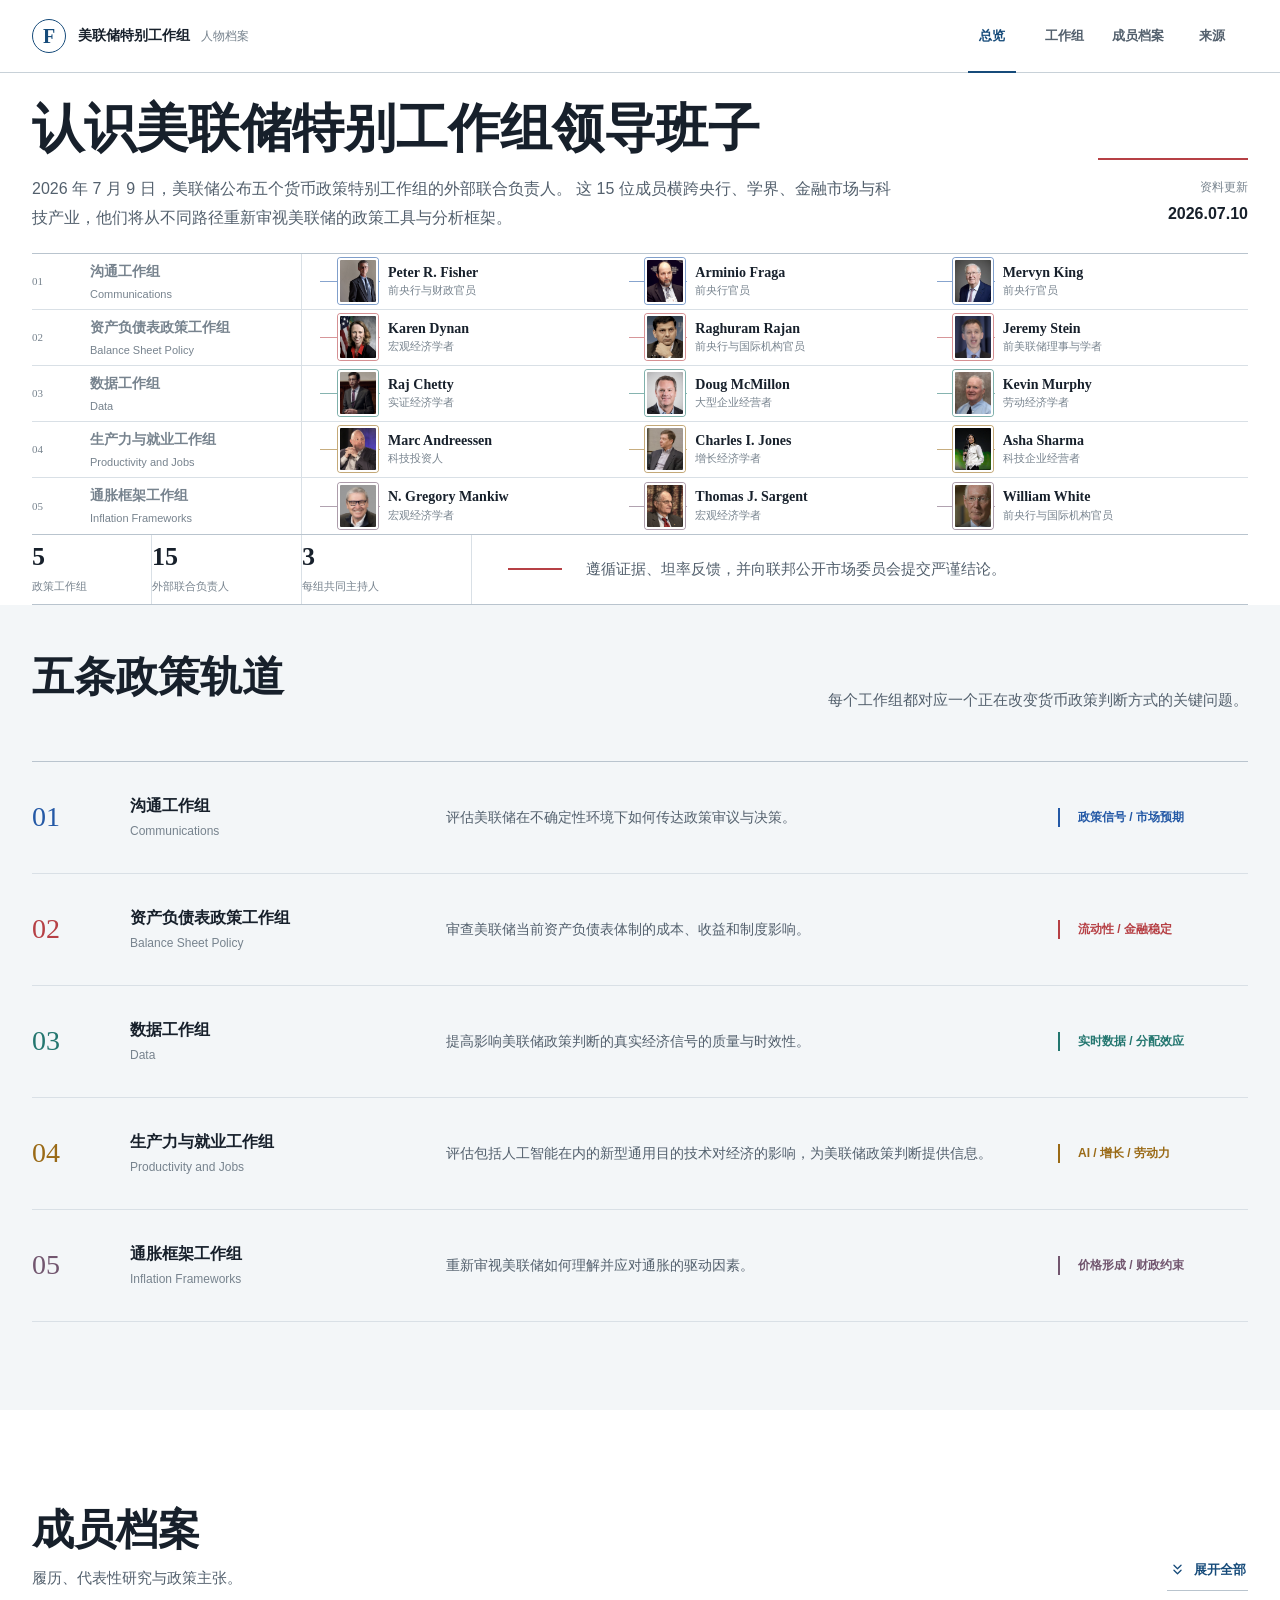
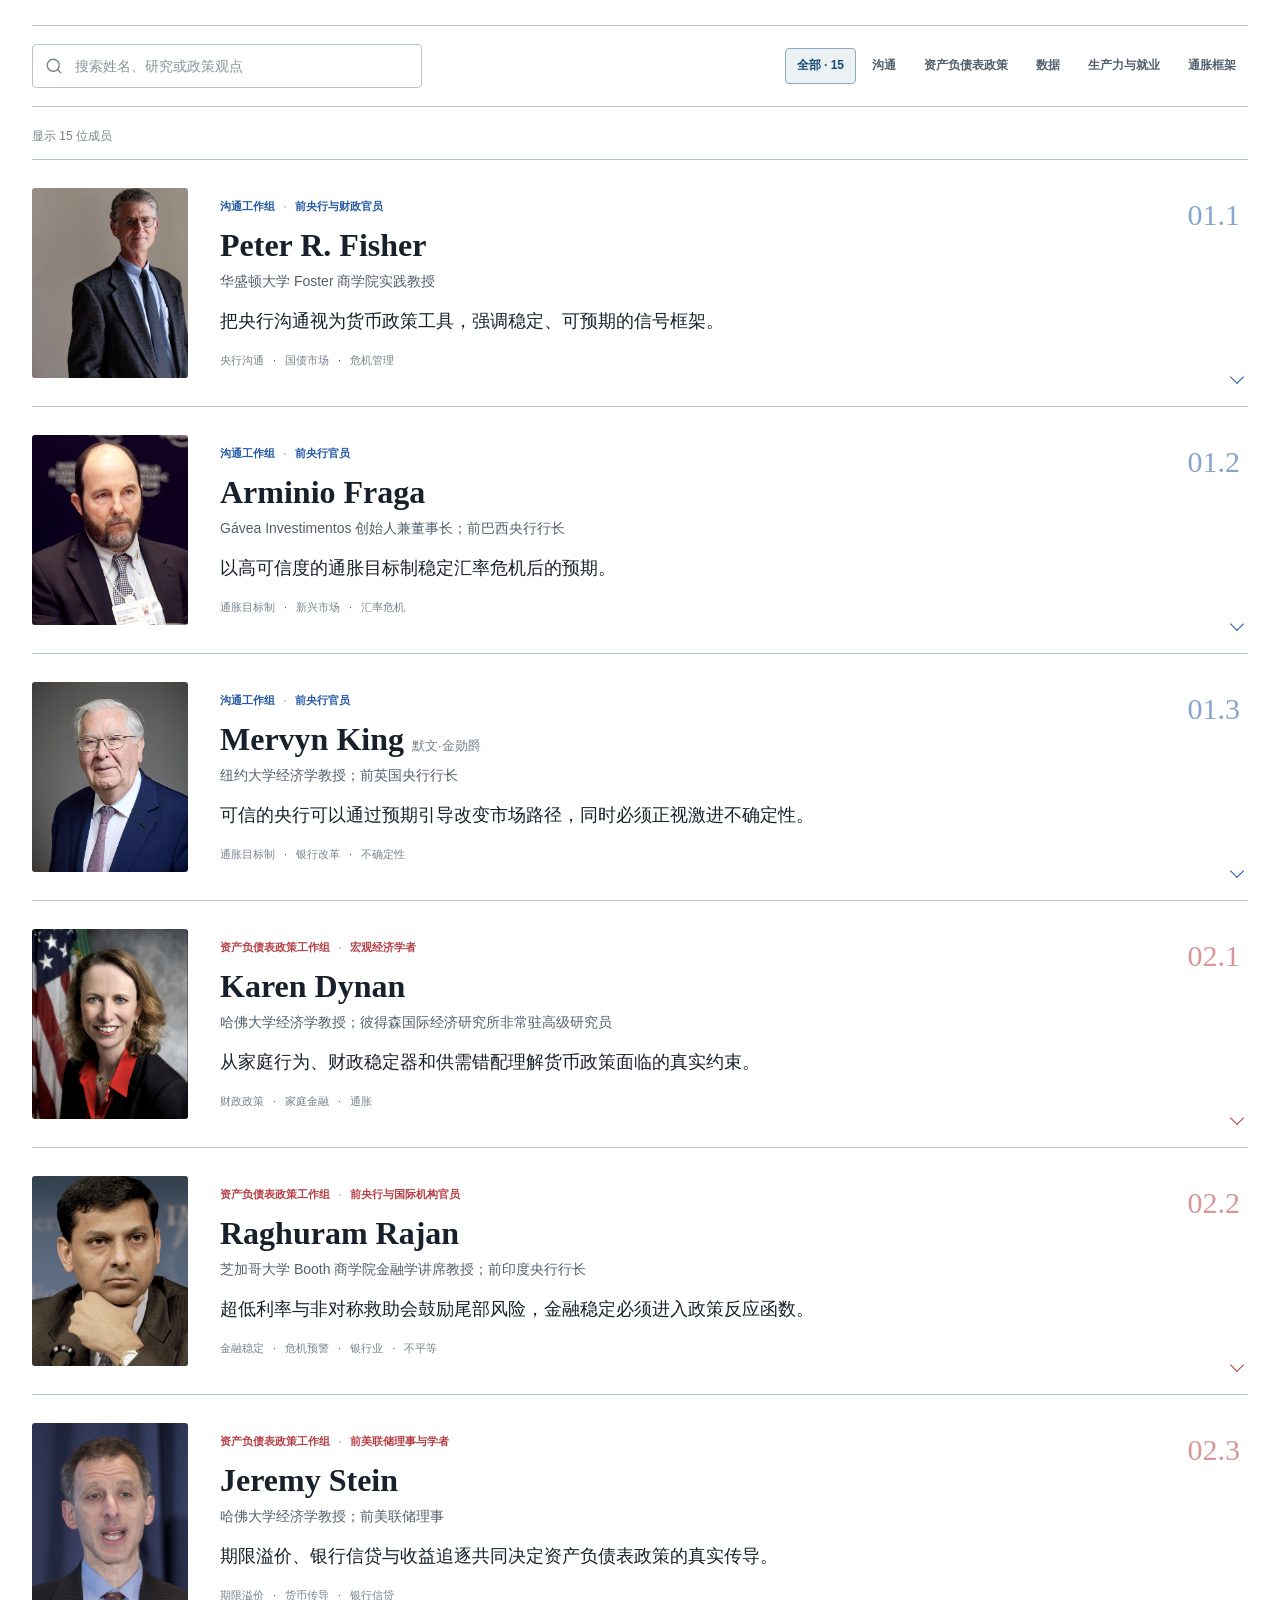
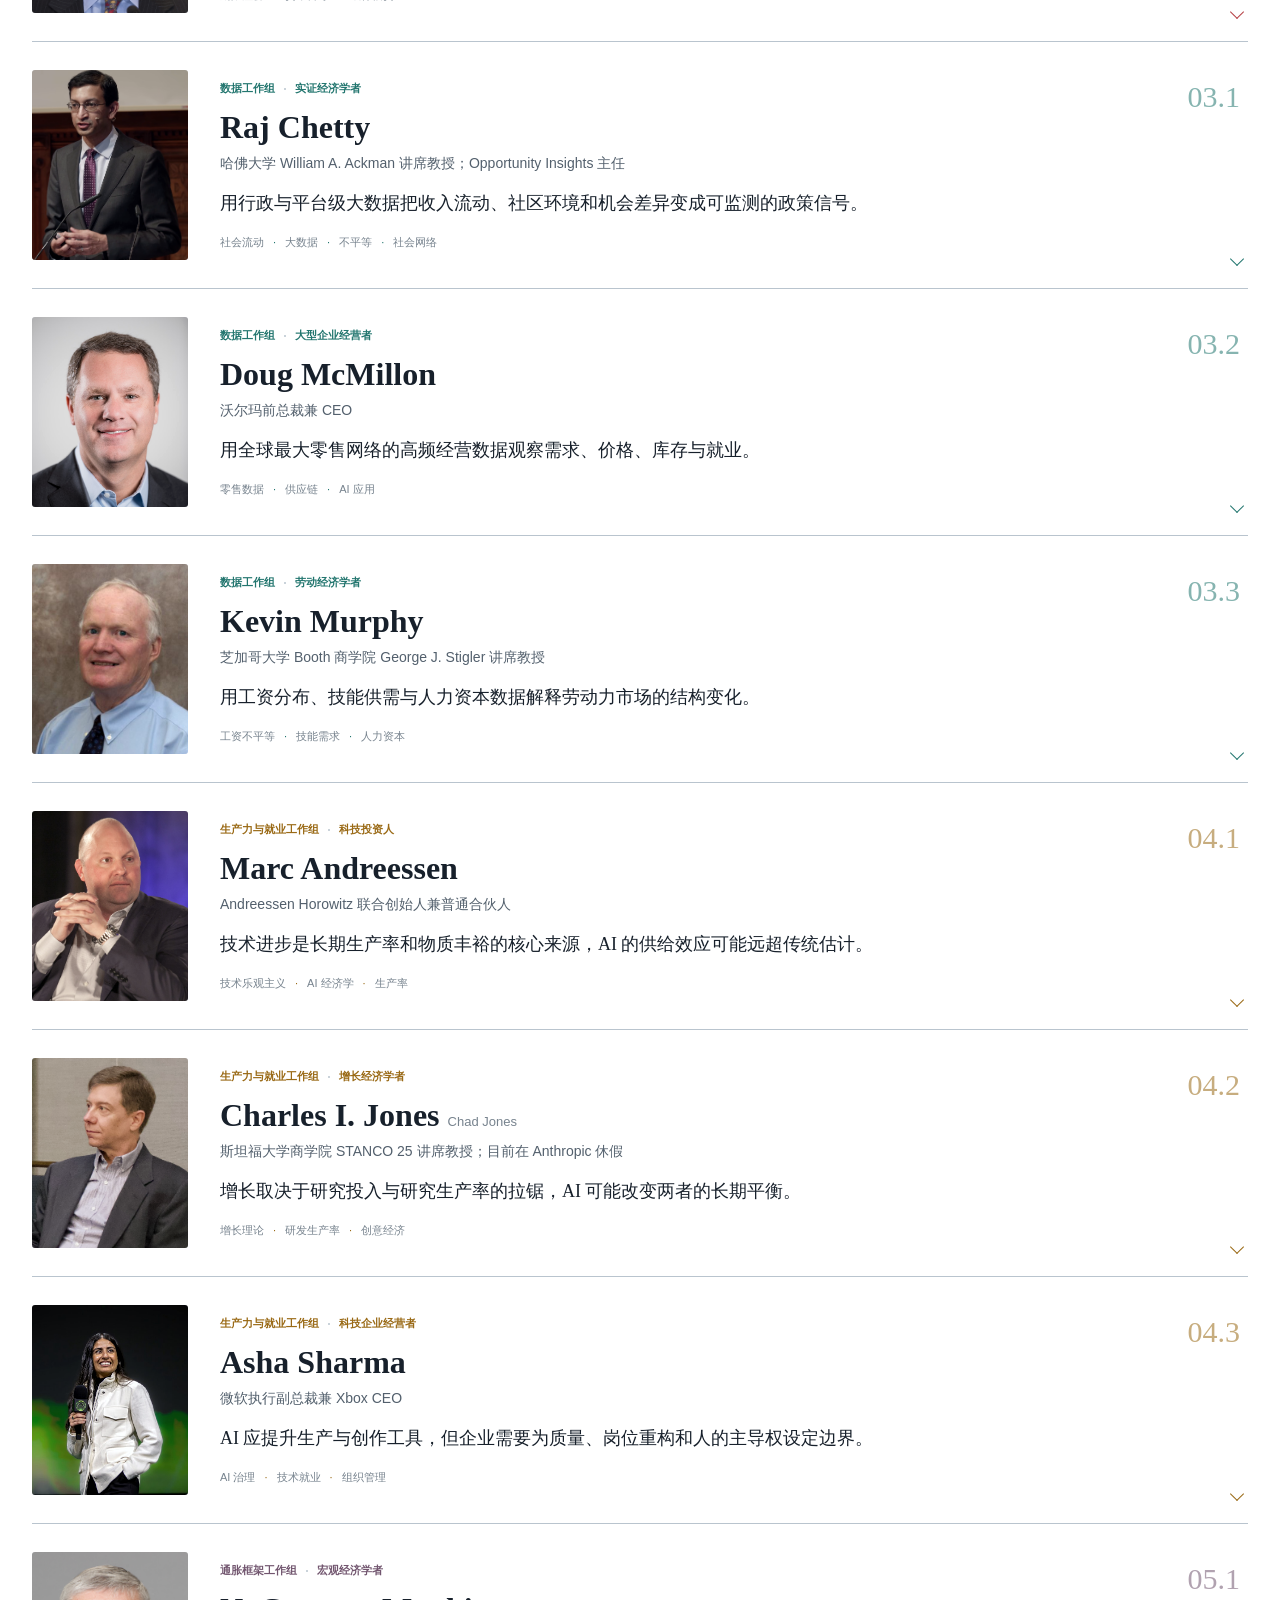
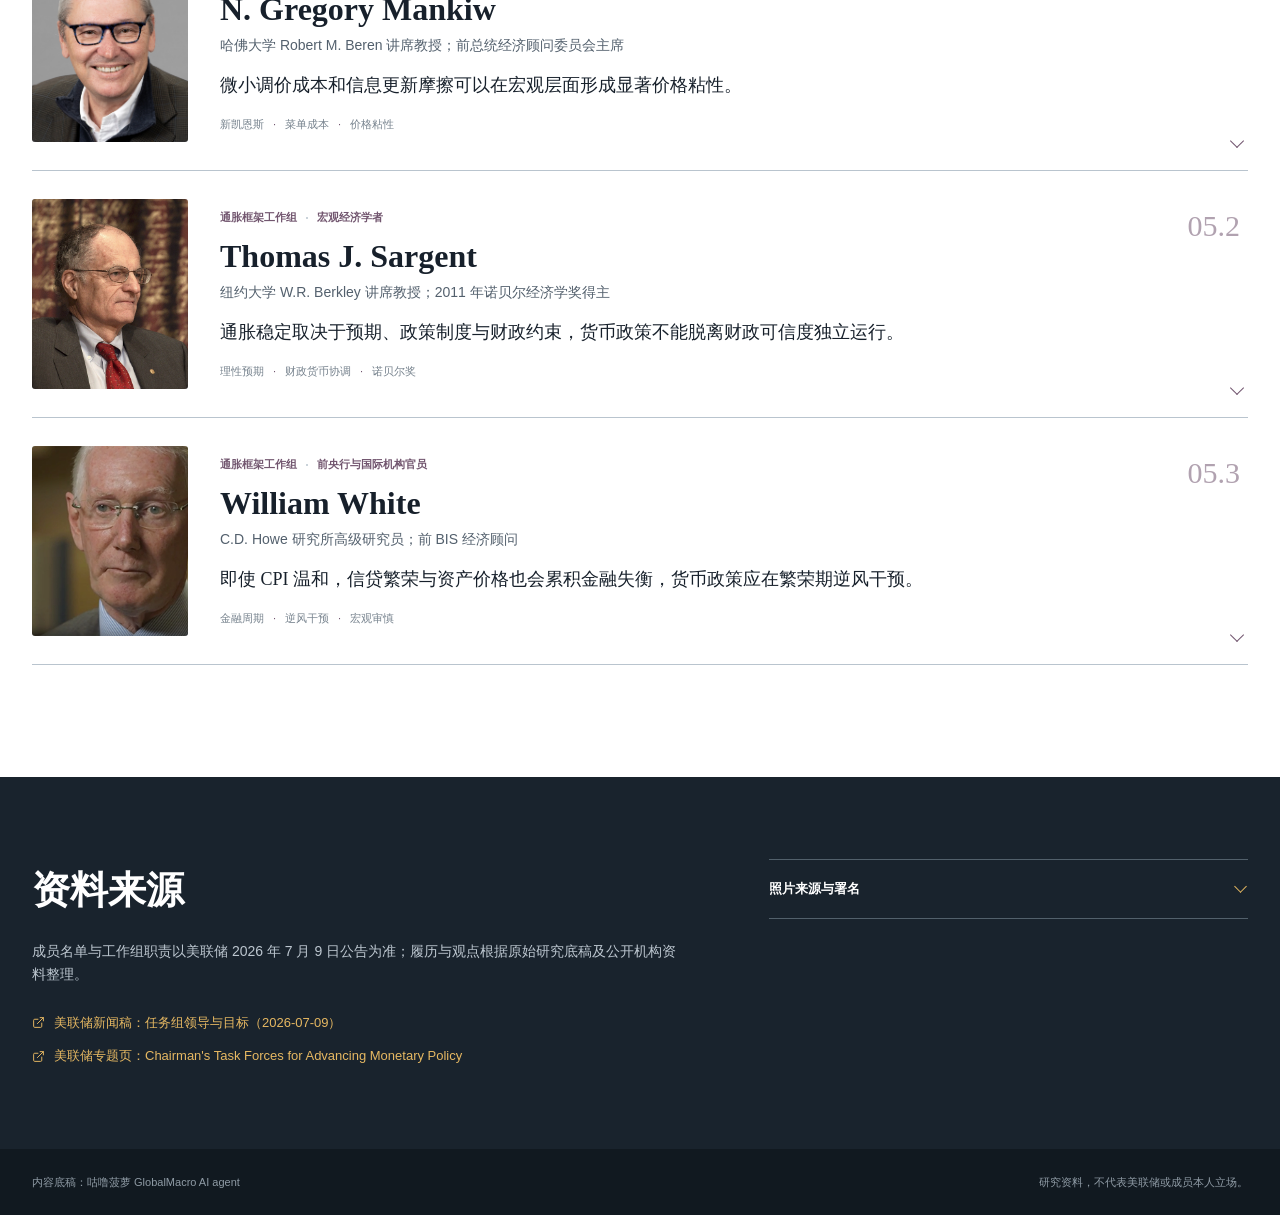
==== index.html @ ceacf461 "Publish Fed task force profiles" ====
<!doctype html>
<html lang="zh-CN">
<head>
  <meta charset="utf-8">
  <meta name="viewport" content="width=device-width, initial-scale=1">
  <meta name="description" content="美联储五个货币政策特别工作组的 15 位外部联合负责人：履历、研究贡献与政策观点。">
  <title>认识美联储特别工作组领导班子</title>
  <link rel="stylesheet" href="styles.css">
</head>
<body>
  <a class="skip-link" href="#main">跳至正文</a>

  <header class="site-header">
    <a class="site-mark" href="#overview" aria-label="返回页面顶部">
      <span class="site-mark__seal" aria-hidden="true">F</span>
      <span class="site-mark__text">美联储特别工作组 <span>人物档案</span></span>
    </a>
    <nav class="site-nav" aria-label="页面导航">
      <a href="#overview">总览</a>
      <a href="#mandates">工作组</a>
      <a href="#directory">成员档案</a>
      <a href="#sources">来源</a>
    </nav>
  </header>

  <main id="main">
    <section class="overview" id="overview" aria-labelledby="page-title">
      <div class="overview__heading shell">
        <div class="overview__copy">
          <h1 id="page-title">认识美联储特别工作组领导班子</h1>
          <p>
            2026 年 7 月 9 日，美联储公布五个货币政策特别工作组的外部联合负责人。
            这 15 位成员横跨央行、学界、金融市场与科技产业，他们将从不同路径重新审视美联储的政策工具与分析框架。
          </p>
        </div>
        <div class="overview__date" aria-label="资料日期">
          <span>资料更新</span>
          <strong>2026.07.10</strong>
        </div>
      </div>

      <div class="leadership-map shell" id="leadershipMap" aria-label="五个工作组及成员总览"></div>

      <div class="summary-rail shell" aria-label="工作组概览数据">
        <div class="summary-rail__item">
          <strong>5</strong>
          <span>政策工作组</span>
        </div>
        <div class="summary-rail__item">
          <strong>15</strong>
          <span>外部联合负责人</span>
        </div>
        <div class="summary-rail__item">
          <strong>3</strong>
          <span>每组共同主持人</span>
        </div>
        <div class="summary-rail__statement">
          <span class="summary-rail__rule" aria-hidden="true"></span>
          <p>遵循证据、坦率反馈，并向联邦公开市场委员会提交严谨结论。</p>
        </div>
      </div>
    </section>

    <section class="mandates" id="mandates" aria-labelledby="mandates-title">
      <div class="shell">
        <div class="section-heading">
          <h2 id="mandates-title">五条政策轨道</h2>
          <p>每个工作组都对应一个正在改变货币政策判断方式的关键问题。</p>
        </div>
        <div class="mandate-list" id="mandateList"></div>
      </div>
    </section>

    <section class="directory" id="directory" aria-labelledby="directory-title">
      <div class="shell">
        <div class="directory__heading section-heading">
          <div>
            <h2 id="directory-title">成员档案</h2>
            <p>履历、代表性研究与政策主张。</p>
          </div>
          <button class="text-command" id="toggleAll" type="button" aria-expanded="false">
            <svg aria-hidden="true" viewBox="0 0 24 24">
              <path d="m7 6 5 5 5-5"></path>
              <path d="m7 13 5 5 5-5"></path>
            </svg>
            <span>展开全部</span>
          </button>
        </div>

        <div class="directory-tools" aria-label="成员筛选工具">
          <label class="search-field" for="memberSearch">
            <svg aria-hidden="true" viewBox="0 0 24 24">
              <circle cx="11" cy="11" r="8"></circle>
              <path d="m21 21-4.3-4.3"></path>
            </svg>
            <span class="sr-only">搜索成员</span>
            <input id="memberSearch" type="search" autocomplete="off" placeholder="搜索姓名、研究或政策观点">
          </label>
          <div class="group-filters" id="groupFilters" role="group" aria-label="按工作组筛选"></div>
        </div>

        <p class="result-status" id="resultStatus" aria-live="polite"></p>
        <div class="member-list" id="memberList"></div>
        <div class="empty-state" id="emptyState" hidden>
          <h3>没有匹配的成员</h3>
          <p>请更换关键词或选择其他工作组。</p>
        </div>
      </div>
    </section>

    <section class="sources" id="sources" aria-labelledby="sources-title">
      <div class="shell sources__layout">
        <div>
          <h2 id="sources-title">资料来源</h2>
          <p>
            成员名单与工作组职责以美联储 2026 年 7 月 9 日公告为准；履历与观点根据原始研究底稿及公开机构资料整理。
          </p>
          <div class="source-links" id="sourceLinks"></div>
        </div>
        <details class="photo-credits">
          <summary>照片来源与署名</summary>
          <div class="photo-credits__list" id="photoCredits"></div>
        </details>
      </div>
    </section>
  </main>

  <footer class="site-footer">
    <div class="shell">
      <p>内容底稿：咕噜菠萝 GlobalMacro AI agent</p>
      <p>研究资料，不代表美联储或成员本人立场。</p>
    </div>
  </footer>

  <button class="back-to-top" id="backToTop" type="button" aria-label="返回顶部" title="返回顶部">
    <svg aria-hidden="true" viewBox="0 0 24 24">
      <path d="m18 15-6-6-6 6"></path>
    </svg>
  </button>

  <noscript>此页面需要启用 JavaScript 才能显示成员档案。</noscript>
  <script src="data.js" defer></script>
  <script src="app.js" defer></script>
</body>
</html>
---- styles.css ----
:root {
  --paper: #ffffff;
  --paper-cool: #f3f6f8;
  --ink: #17202b;
  --ink-soft: #53606d;
  --ink-faint: #77838e;
  --line: #d9e0e6;
  --line-strong: #b9c4ce;
  --federal-blue: #164b7a;
  --policy-red: #b64045;
  --teal: #23766f;
  --amber: #9a6a16;
  --plum: #72566f;
  --font-display: "Iowan Old Style", "Songti SC", STSong, Georgia, serif;
  --font-sans: -apple-system, BlinkMacSystemFont, "Segoe UI", "PingFang SC", "Microsoft YaHei", Arial, sans-serif;
  --shell: 1240px;
  --header-height: 72px;
  --radius: 6px;
}

* {
  box-sizing: border-box;
}

html {
  scroll-behavior: smooth;
  scroll-padding-top: calc(var(--header-height) + 24px);
}

body {
  margin: 0;
  background: var(--paper);
  color: var(--ink);
  font-family: var(--font-sans);
  font-size: 16px;
  line-height: 1.65;
  letter-spacing: 0;
  -webkit-font-smoothing: antialiased;
  text-rendering: optimizeLegibility;
}

body,
button,
input,
summary {
  letter-spacing: 0;
}

button,
input {
  font: inherit;
}

button,
summary,
a {
  -webkit-tap-highlight-color: transparent;
}

img {
  display: block;
  max-width: 100%;
}

a {
  color: inherit;
}

h1,
h2,
h3,
h4,
p {
  margin-top: 0;
}

h1,
h2,
h3 {
  text-wrap: balance;
}

.shell {
  width: min(calc(100% - 64px), var(--shell));
  margin-inline: auto;
}

.sr-only {
  position: absolute;
  width: 1px;
  height: 1px;
  padding: 0;
  margin: -1px;
  overflow: hidden;
  clip: rect(0, 0, 0, 0);
  white-space: nowrap;
  border: 0;
}

.skip-link {
  position: fixed;
  top: 12px;
  left: 12px;
  z-index: 200;
  transform: translateY(-160%);
  padding: 9px 14px;
  border-radius: var(--radius);
  background: var(--ink);
  color: white;
  text-decoration: none;
}

.skip-link:focus {
  transform: translateY(0);
}

:focus-visible {
  outline: 3px solid #e29b31;
  outline-offset: 3px;
}

.site-header {
  position: sticky;
  top: 0;
  z-index: 100;
  display: flex;
  align-items: center;
  justify-content: space-between;
  min-height: var(--header-height);
  padding: 0 32px;
  border-bottom: 1px solid rgba(185, 196, 206, 0.78);
  background: rgba(255, 255, 255, 0.96);
  backdrop-filter: blur(16px);
}

.site-mark {
  display: inline-flex;
  align-items: center;
  gap: 12px;
  color: var(--ink);
  text-decoration: none;
}

.site-mark__seal {
  display: grid;
  width: 34px;
  height: 34px;
  place-items: center;
  border: 1px solid var(--federal-blue);
  border-radius: 50%;
  color: var(--federal-blue);
  font-family: var(--font-display);
  font-size: 20px;
  font-weight: 700;
  line-height: 1;
}

.site-mark__text {
  font-size: 14px;
  font-weight: 700;
}

.site-mark__text span {
  margin-left: 7px;
  color: var(--ink-faint);
  font-size: 12px;
  font-weight: 500;
}

.site-nav {
  display: flex;
  align-items: stretch;
  min-height: var(--header-height);
}

.site-nav a {
  position: relative;
  display: grid;
  min-width: 72px;
  padding: 0 12px;
  place-items: center;
  color: var(--ink-soft);
  font-size: 13px;
  font-weight: 600;
  text-decoration: none;
}

.site-nav a::after {
  position: absolute;
  right: 12px;
  bottom: -1px;
  left: 12px;
  height: 2px;
  background: var(--federal-blue);
  content: "";
  opacity: 0;
  transform: scaleX(0.5);
  transition: opacity 180ms ease, transform 180ms ease;
}

.site-nav a:hover,
.site-nav a.is-active {
  color: var(--federal-blue);
}

.site-nav a:hover::after,
.site-nav a.is-active::after {
  opacity: 1;
  transform: scaleX(1);
}

.overview {
  overflow: hidden;
  padding: 28px 0 0;
  background: var(--paper);
}

.overview__heading {
  display: grid;
  grid-template-columns: minmax(0, 1fr) 150px;
  gap: 60px;
  align-items: end;
  margin-bottom: 20px;
}

.overview__copy h1 {
  max-width: 980px;
  margin-bottom: 18px;
  color: var(--ink);
  font-family: var(--font-display);
  font-size: 52px;
  font-weight: 650;
  line-height: 1.08;
}

.overview__copy p {
  max-width: 860px;
  margin-bottom: 0;
  color: var(--ink-soft);
  font-size: 16px;
  line-height: 1.8;
}

.overview__date {
  padding: 18px 0 5px;
  border-top: 2px solid var(--policy-red);
  text-align: right;
}

.overview__date span,
.overview__date strong {
  display: block;
}

.overview__date span {
  margin-bottom: 4px;
  color: var(--ink-faint);
  font-size: 12px;
}

.overview__date strong {
  color: var(--ink);
  font-size: 16px;
  font-variant-numeric: tabular-nums;
}

.leadership-map {
  border-top: 1px solid var(--line-strong);
  border-bottom: 1px solid var(--line-strong);
}

.group-lane {
  --group-color: var(--federal-blue);
  display: grid;
  grid-template-columns: 270px minmax(0, 1fr);
  min-height: 56px;
  border-bottom: 1px solid var(--line);
}

.group-lane:last-child {
  border-bottom: 0;
}

.group-lane__label {
  display: grid;
  grid-template-columns: 42px minmax(0, 1fr);
  gap: 16px;
  align-items: center;
  padding: 2px 22px 2px 0;
  border-right: 1px solid var(--line);
}

.group-lane__number {
  color: var(--group-color);
  font-family: var(--font-display);
  font-size: 21px;
  font-variant-numeric: tabular-nums;
}

.group-lane__label strong,
.group-lane__label span {
  display: block;
}

.group-lane__label strong {
  margin-bottom: 2px;
  font-size: 14px;
}

.group-lane__label span {
  color: var(--ink-faint);
  font-size: 11px;
}

.group-lane__members {
  position: relative;
  display: grid;
  grid-template-columns: repeat(3, minmax(0, 1fr));
  gap: 0;
  padding-left: 24px;
}

.group-lane__members::before {
  position: absolute;
  top: 50%;
  right: 18px;
  left: 18px;
  z-index: 0;
  height: 1px;
  background: color-mix(in srgb, var(--group-color) 55%, white);
  content: "";
}

.map-member {
  position: relative;
  z-index: 1;
  display: grid;
  grid-template-columns: 40px minmax(0, 1fr);
  gap: 10px;
  align-items: center;
  min-width: 0;
  padding: 2px 12px;
  border: 0;
  border-radius: 0;
  background: transparent;
  color: var(--ink);
  cursor: pointer;
  text-align: left;
  transition: background 180ms ease, color 180ms ease;
}

.map-member:hover {
  background: color-mix(in srgb, var(--group-color) 8%, white);
}

.map-member__portrait {
  width: 40px;
  height: 46px;
  overflow: hidden;
  border: 2px solid white;
  border-radius: 3px;
  box-shadow: 0 0 0 1px color-mix(in srgb, var(--group-color) 58%, white);
}

.map-member__portrait img {
  width: 100%;
  height: 100%;
  object-fit: cover;
  filter: saturate(0.78) contrast(1.03);
  transition: filter 180ms ease, transform 220ms ease;
}

.map-member:hover .map-member__portrait img {
  filter: saturate(1) contrast(1.02);
  transform: scale(1.035);
}

.map-member__copy {
  min-width: 0;
  background: var(--paper);
  box-shadow: -8px 0 0 var(--paper), 8px 0 0 var(--paper);
}

.map-member__name,
.map-member__role {
  display: block;
  overflow: hidden;
  text-overflow: ellipsis;
}

.map-member__name {
  margin-bottom: 2px;
  font-family: var(--font-display);
  font-size: 14px;
  font-weight: 700;
  line-height: 1.25;
  white-space: nowrap;
}

.map-member__role {
  color: var(--ink-faint);
  font-size: 11px;
  line-height: 1.45;
  white-space: nowrap;
}

.summary-rail {
  display: grid;
  grid-template-columns: 120px 150px 170px minmax(0, 1fr);
  min-height: 70px;
  align-items: stretch;
  border-bottom: 1px solid var(--line-strong);
}

.summary-rail__item {
  display: flex;
  flex-direction: column;
  justify-content: center;
  border-right: 1px solid var(--line);
}

.summary-rail__item strong {
  font-family: var(--font-display);
  font-size: 26px;
  font-weight: 600;
  line-height: 1;
}

.summary-rail__item span {
  margin-top: 7px;
  color: var(--ink-faint);
  font-size: 11px;
}

.summary-rail__statement {
  display: grid;
  grid-template-columns: 54px minmax(0, 1fr);
  gap: 24px;
  align-items: center;
  padding-left: 36px;
}

.summary-rail__rule {
  width: 54px;
  height: 2px;
  background: var(--policy-red);
}

.summary-rail__statement p {
  max-width: 560px;
  margin-bottom: 0;
  color: var(--ink-soft);
  font-family: var(--font-display);
  font-size: 15px;
  line-height: 1.6;
}

.mandates {
  padding: 48px 0 88px;
  background: var(--paper-cool);
}

.section-heading {
  display: flex;
  align-items: end;
  justify-content: space-between;
  gap: 40px;
  margin-bottom: 48px;
}

.section-heading h2 {
  margin-bottom: 12px;
  color: var(--ink);
  font-family: var(--font-display);
  font-size: 42px;
  font-weight: 650;
  line-height: 1.15;
}

.section-heading p {
  margin-bottom: 0;
  color: var(--ink-soft);
  font-size: 15px;
}

.mandate-list {
  border-top: 1px solid var(--line-strong);
}

.mandate-row {
  --group-color: var(--federal-blue);
  display: grid;
  grid-template-columns: 72px 290px minmax(0, 1fr) 190px;
  gap: 26px;
  align-items: center;
  min-height: 112px;
  border-bottom: 1px solid var(--line);
}

.mandate-row__number {
  color: var(--group-color);
  font-family: var(--font-display);
  font-size: 28px;
  font-variant-numeric: tabular-nums;
}

.mandate-row__name strong,
.mandate-row__name span {
  display: block;
}

.mandate-row__name strong {
  margin-bottom: 2px;
  font-size: 16px;
}

.mandate-row__name span {
  color: var(--ink-faint);
  font-size: 12px;
}

.mandate-row__text {
  margin-bottom: 0;
  color: var(--ink-soft);
  font-size: 14px;
}

.mandate-row__signal {
  padding-left: 18px;
  border-left: 2px solid var(--group-color);
  color: var(--group-color);
  font-size: 12px;
  font-weight: 700;
}

.directory {
  padding: 96px 0 112px;
  background: var(--paper);
}

.directory__heading {
  margin-bottom: 34px;
}

.text-command {
  display: inline-flex;
  min-height: 42px;
  align-items: center;
  gap: 8px;
  padding: 8px 2px;
  border: 0;
  border-bottom: 1px solid var(--line-strong);
  border-radius: 0;
  background: transparent;
  color: var(--federal-blue);
  cursor: pointer;
  font-size: 13px;
  font-weight: 700;
}

.text-command:hover {
  border-bottom-color: var(--federal-blue);
}

.text-command svg {
  width: 17px;
  height: 17px;
  fill: none;
  stroke: currentColor;
  stroke-linecap: round;
  stroke-linejoin: round;
  stroke-width: 1.8;
}

.directory-tools {
  display: grid;
  grid-template-columns: minmax(280px, 390px) minmax(0, 1fr);
  gap: 24px;
  align-items: center;
  margin-bottom: 20px;
  padding: 18px 0;
  border-top: 1px solid var(--line-strong);
  border-bottom: 1px solid var(--line-strong);
}

.search-field {
  position: relative;
  display: block;
}

.search-field > svg {
  position: absolute;
  top: 50%;
  left: 13px;
  width: 18px;
  height: 18px;
  transform: translateY(-50%);
  fill: none;
  stroke: var(--ink-faint);
  stroke-linecap: round;
  stroke-width: 1.8;
  pointer-events: none;
}

.search-field input {
  width: 100%;
  height: 44px;
  padding: 0 14px 0 42px;
  border: 1px solid var(--line-strong);
  border-radius: 4px;
  background: white;
  color: var(--ink);
  font-size: 14px;
}

.search-field input::placeholder {
  color: #8a949d;
}

.search-field input:focus {
  border-color: var(--federal-blue);
  outline: 3px solid rgba(36, 89, 166, 0.16);
}

.group-filters {
  display: flex;
  min-width: 0;
  justify-content: flex-end;
  gap: 4px;
  overflow-x: auto;
  scrollbar-width: thin;
}

.filter-button {
  --group-color: var(--federal-blue);
  position: relative;
  flex: 0 0 auto;
  min-height: 36px;
  padding: 7px 11px;
  border: 1px solid transparent;
  border-radius: 4px;
  background: transparent;
  color: var(--ink-soft);
  cursor: pointer;
  font-size: 12px;
  font-weight: 650;
  white-space: nowrap;
}

.filter-button:hover {
  background: var(--paper-cool);
  color: var(--ink);
}

.filter-button[aria-pressed="true"] {
  border-color: color-mix(in srgb, var(--group-color) 48%, white);
  background: color-mix(in srgb, var(--group-color) 8%, white);
  color: var(--group-color);
}

.result-status {
  min-height: 26px;
  margin-bottom: 6px;
  color: var(--ink-faint);
  font-size: 12px;
}

.member-list {
  border-top: 1px solid var(--line-strong);
}

.member-profile {
  --group-color: var(--federal-blue);
  scroll-margin-top: calc(var(--header-height) + 24px);
  border-bottom: 1px solid var(--line-strong);
  background: var(--paper);
}

.member-profile[hidden] {
  display: none;
}

.member-profile summary {
  position: relative;
  display: grid;
  grid-template-columns: 156px minmax(0, 1fr) 64px;
  gap: 32px;
  align-items: center;
  min-height: 218px;
  padding: 28px 8px 28px 0;
  cursor: pointer;
  list-style: none;
}

.member-profile summary::-webkit-details-marker {
  display: none;
}

.member-profile summary::after {
  position: absolute;
  right: 6px;
  bottom: 24px;
  width: 9px;
  height: 9px;
  border-right: 1.8px solid var(--group-color);
  border-bottom: 1.8px solid var(--group-color);
  content: "";
  transform: rotate(45deg);
  transition: transform 180ms ease;
}

.member-profile[open] summary::after {
  transform: rotate(225deg) translate(-3px, -3px);
}

.member-profile summary:hover {
  background: color-mix(in srgb, var(--group-color) 4%, white);
}

.profile-portrait {
  position: relative;
  width: 156px;
  height: 190px;
  overflow: hidden;
  border-radius: 3px;
  background: #e7ebee;
}

.profile-portrait.is-fallback::before {
  position: absolute;
  inset: 0;
  display: grid;
  place-items: center;
  background: color-mix(in srgb, var(--group-color) 12%, white);
  color: var(--group-color);
  content: attr(data-initials);
  font-family: var(--font-display);
  font-size: 34px;
  font-weight: 700;
}

.map-member__portrait.is-fallback {
  background: color-mix(in srgb, var(--group-color) 12%, white);
}

.profile-portrait img {
  width: 100%;
  height: 100%;
  object-fit: cover;
  filter: saturate(0.82) contrast(1.03);
  transition: filter 180ms ease;
}

.member-profile[open] .profile-portrait img,
.member-profile summary:hover .profile-portrait img {
  filter: saturate(1) contrast(1.02);
}

.profile-summary {
  min-width: 0;
}

.profile-meta {
  display: flex;
  flex-wrap: wrap;
  gap: 8px 20px;
  margin-bottom: 12px;
  color: var(--group-color);
  font-size: 11px;
  font-weight: 700;
}

.profile-meta span + span {
  position: relative;
}

.profile-meta span + span::before {
  position: absolute;
  top: 50%;
  left: -11px;
  width: 2px;
  height: 2px;
  border-radius: 50%;
  background: var(--line-strong);
  content: "";
}

.profile-name {
  display: block;
  margin-bottom: 6px;
  font-family: var(--font-display);
  font-size: 32px;
  font-weight: 700;
  line-height: 1.15;
}

.profile-cn-name {
  margin-left: 8px;
  color: var(--ink-faint);
  font-family: var(--font-sans);
  font-size: 13px;
  font-weight: 500;
}

.profile-title {
  display: block;
  max-width: 760px;
  margin-bottom: 14px;
  color: var(--ink-soft);
  font-size: 14px;
}

.profile-core {
  display: block;
  max-width: 820px;
  margin-bottom: 14px;
  color: var(--ink);
  font-family: var(--font-display);
  font-size: 18px;
  line-height: 1.65;
}

.profile-tags {
  display: flex;
  flex-wrap: wrap;
  gap: 4px 0;
  margin: 0;
  padding: 0;
  color: var(--ink-faint);
  font-size: 11px;
  list-style: none;
}

.profile-tags > span:not(:last-child)::after {
  margin: 0 9px;
  color: var(--group-color);
  content: "·";
}

.profile-index {
  align-self: start;
  padding-top: 2px;
  color: color-mix(in srgb, var(--group-color) 55%, white);
  font-family: var(--font-display);
  font-size: 30px;
  text-align: right;
  font-variant-numeric: tabular-nums;
}

.profile-details {
  display: grid;
  grid-template-columns: minmax(280px, 0.9fr) minmax(0, 1.5fr);
  gap: 64px;
  padding: 12px 72px 48px 188px;
}

.profile-details h4 {
  margin-bottom: 20px;
  color: var(--group-color);
  font-size: 12px;
  font-weight: 750;
}

.profile-bio {
  margin-bottom: 24px;
  color: var(--ink-soft);
  font-size: 14px;
}

.career-list {
  margin: 0;
  padding: 0;
  list-style: none;
}

.career-list li {
  position: relative;
  padding: 0 0 18px 20px;
  color: var(--ink-soft);
  font-size: 13px;
}

.career-list li::before {
  position: absolute;
  top: 8px;
  left: 0;
  width: 7px;
  height: 7px;
  border: 2px solid var(--group-color);
  border-radius: 50%;
  background: var(--paper);
  content: "";
}

.career-list li:not(:last-child)::after {
  position: absolute;
  top: 18px;
  bottom: 0;
  left: 4px;
  width: 1px;
  background: color-mix(in srgb, var(--group-color) 32%, white);
  content: "";
}

.contribution {
  display: grid;
  grid-template-columns: 180px minmax(0, 1fr);
  gap: 22px;
  padding: 17px 0;
  border-top: 1px solid var(--line);
}

.contribution:last-of-type {
  border-bottom: 1px solid var(--line);
}

.contribution strong {
  color: var(--ink);
  font-size: 13px;
}

.contribution p {
  margin-bottom: 0;
  color: var(--ink-soft);
  font-size: 13px;
}

.photo-source {
  display: inline-flex;
  align-items: center;
  gap: 6px;
  margin-top: 20px;
  color: var(--ink-faint);
  font-size: 11px;
  text-decoration: none;
}

.photo-source:hover {
  color: var(--group-color);
}

.photo-source svg,
.source-link svg {
  width: 13px;
  height: 13px;
  fill: none;
  stroke: currentColor;
  stroke-linecap: round;
  stroke-linejoin: round;
  stroke-width: 1.8;
}

.empty-state {
  padding: 70px 0;
  text-align: center;
}

.empty-state h3 {
  margin-bottom: 8px;
  font-family: var(--font-display);
  font-size: 28px;
}

.empty-state p {
  margin-bottom: 0;
  color: var(--ink-faint);
  font-size: 14px;
}

.sources {
  padding: 82px 0;
  background: #19232d;
  color: white;
}

.sources__layout {
  display: grid;
  grid-template-columns: minmax(0, 1.15fr) minmax(360px, 0.85fr);
  gap: 90px;
}

.sources h2 {
  margin-bottom: 18px;
  font-family: var(--font-display);
  font-size: 38px;
  font-weight: 650;
}

.sources p {
  max-width: 680px;
  margin-bottom: 26px;
  color: #bdc7d0;
  font-size: 14px;
}

.source-links {
  display: grid;
  gap: 12px;
}

.source-link {
  display: inline-flex;
  width: fit-content;
  align-items: center;
  gap: 9px;
  color: #e6b862;
  font-size: 13px;
  text-decoration: none;
}

.source-link:hover {
  color: white;
}

.photo-credits {
  align-self: start;
  border-top: 1px solid #52606b;
  border-bottom: 1px solid #52606b;
}

.photo-credits summary {
  position: relative;
  padding: 18px 30px 18px 0;
  color: white;
  cursor: pointer;
  font-size: 13px;
  font-weight: 700;
  list-style: none;
}

.photo-credits summary::-webkit-details-marker {
  display: none;
}

.photo-credits summary::after {
  position: absolute;
  top: 22px;
  right: 3px;
  width: 8px;
  height: 8px;
  border-right: 1px solid #e6b862;
  border-bottom: 1px solid #e6b862;
  content: "";
  transform: rotate(45deg);
  transition: transform 180ms ease;
}

.photo-credits[open] summary::after {
  transform: rotate(225deg) translate(-3px, -3px);
}

.photo-credits__list {
  display: grid;
  grid-template-columns: repeat(2, minmax(0, 1fr));
  gap: 7px 20px;
  padding: 4px 0 22px;
}

.photo-credits__list a {
  overflow: hidden;
  color: #aeb9c2;
  font-size: 11px;
  text-decoration: none;
  text-overflow: ellipsis;
  white-space: nowrap;
}

.photo-credits__list a:hover {
  color: white;
}

.site-footer {
  padding: 24px 0;
  background: #111920;
  color: #8f9ba5;
}

.site-footer .shell {
  display: flex;
  justify-content: space-between;
  gap: 24px;
}

.site-footer p {
  margin-bottom: 0;
  font-size: 11px;
}

.back-to-top {
  position: fixed;
  right: 22px;
  bottom: 22px;
  z-index: 80;
  display: grid;
  width: 44px;
  height: 44px;
  place-items: center;
  border: 1px solid var(--line-strong);
  border-radius: 5px;
  background: rgba(255, 255, 255, 0.96);
  color: var(--federal-blue);
  box-shadow: 0 8px 24px rgba(18, 34, 49, 0.12);
  cursor: pointer;
  opacity: 0;
  pointer-events: none;
  transform: translateY(8px);
  transition: opacity 180ms ease, transform 180ms ease;
}

.back-to-top.is-visible {
  opacity: 1;
  pointer-events: auto;
  transform: translateY(0);
}

.back-to-top svg {
  width: 20px;
  height: 20px;
  fill: none;
  stroke: currentColor;
  stroke-linecap: round;
  stroke-linejoin: round;
  stroke-width: 1.8;
}

noscript {
  display: block;
  padding: 20px;
  background: #fff2d8;
  color: #6e4a0b;
  text-align: center;
}

@media (max-width: 1080px) {
  .overview__copy h1 {
    font-size: 52px;
  }

  .group-lane {
    grid-template-columns: 232px minmax(0, 1fr);
  }

  .map-member {
    grid-template-columns: 40px minmax(0, 1fr);
    gap: 10px;
    padding: 2px 9px;
  }

  .map-member__portrait {
    width: 40px;
    height: 46px;
  }

  .map-member__name {
    font-size: 15px;
  }

  .mandate-row {
    grid-template-columns: 58px 235px minmax(0, 1fr) 160px;
    gap: 20px;
  }

  .profile-details {
    padding-left: 0;
  }
}

@media (max-width: 820px) {
  :root {
    --header-height: 64px;
  }

  .shell {
    width: min(calc(100% - 40px), var(--shell));
  }

  .site-header {
    min-height: var(--header-height);
    padding-inline: 20px;
  }

  .site-nav a {
    min-width: 62px;
    padding-inline: 8px;
    font-size: 12px;
  }

  .overview {
    padding-top: 54px;
  }

  .overview__heading {
    grid-template-columns: minmax(0, 1fr) 120px;
    gap: 28px;
    margin-bottom: 38px;
  }

  .overview__copy h1 {
    font-size: 44px;
  }

  .overview__copy p {
    font-size: 16px;
  }

  .leadership-map {
    display: flex;
    overflow-x: auto;
    overscroll-behavior-inline: contain;
    scroll-snap-type: x proximity;
    scrollbar-width: thin;
  }

  .group-lane {
    flex: 0 0 320px;
    grid-template-columns: 1fr;
    grid-template-rows: 40px 92px;
    min-height: 132px;
    border-right: 1px solid var(--line);
    border-bottom: 0;
    scroll-snap-align: start;
  }

  .group-lane__label {
    grid-template-columns: 30px minmax(0, 1fr);
    gap: 8px;
    padding: 5px 12px;
    border-right: 0;
    border-bottom: 1px solid var(--line);
  }

  .group-lane__number {
    font-size: 17px;
  }

  .group-lane__label strong {
    font-size: 12px;
  }

  .group-lane__label span {
    display: none;
  }

  .group-lane__members {
    grid-template-columns: repeat(3, minmax(0, 1fr));
    padding: 0;
  }

  .group-lane__members::before {
    display: none;
  }

  .map-member {
    display: grid;
    grid-template-columns: 48px minmax(0, 1fr);
    gap: 7px;
    padding: 9px 8px;
  }

  .map-member__portrait {
    width: 48px;
    height: 64px;
  }

  .map-member__name {
    font-family: var(--font-sans);
    font-size: 11px;
    line-height: 1.35;
    white-space: normal;
  }

  .map-member__role {
    display: none;
  }

  .summary-rail {
    grid-template-columns: repeat(3, minmax(0, 1fr));
  }

  .summary-rail__statement {
    grid-column: 1 / -1;
    min-height: 76px;
    padding-left: 0;
    border-top: 1px solid var(--line);
  }

  .mandate-row {
    grid-template-columns: 46px 220px minmax(0, 1fr);
  }

  .mandate-row__signal {
    display: none;
  }

  .directory-tools {
    grid-template-columns: 1fr;
    gap: 14px;
  }

  .group-filters {
    justify-content: flex-start;
  }

  .member-profile summary {
    grid-template-columns: 130px minmax(0, 1fr) 42px;
    gap: 24px;
    min-height: 190px;
  }

  .profile-portrait {
    width: 130px;
    height: 164px;
  }

  .profile-name {
    font-size: 27px;
  }

  .profile-core {
    font-size: 16px;
  }

  .profile-details {
    grid-template-columns: 1fr;
    gap: 36px;
    padding: 8px 0 42px 154px;
  }

  .sources__layout {
    grid-template-columns: 1fr;
    gap: 50px;
  }
}

@media (max-width: 640px) {
  .shell {
    width: min(calc(100% - 32px), var(--shell));
  }

  .site-mark__text {
    font-size: 13px;
  }

  .site-mark__text span,
  .site-nav {
    display: none;
  }

  .overview {
    padding-top: 36px;
  }

  .overview__heading {
    grid-template-columns: 1fr;
    gap: 16px;
    margin-bottom: 26px;
  }

  .overview__copy h1 {
    margin-bottom: 16px;
    font-size: 36px;
    line-height: 1.14;
  }

  .overview__copy p {
    font-size: 14px;
    line-height: 1.7;
  }

  .overview__date {
    display: flex;
    align-items: center;
    justify-content: space-between;
    padding: 9px 0 0;
    text-align: left;
  }

  .overview__date span {
    margin-bottom: 0;
  }

  .group-lane {
    flex-basis: 292px;
  }

  .summary-rail {
    min-height: 0;
  }

  .summary-rail__item {
    min-height: 74px;
  }

  .summary-rail__item strong {
    font-size: 25px;
  }

  .summary-rail__item span {
    max-width: 80px;
    font-size: 10px;
    line-height: 1.3;
  }

  .summary-rail__statement {
    display: none;
  }

  .summary-rail__rule {
    width: 32px;
  }

  .summary-rail__statement p {
    font-size: 14px;
  }

  .mandates {
    padding: 48px 0 76px;
  }

  .directory {
    padding: 68px 0 76px;
  }

  .section-heading {
    align-items: flex-start;
    margin-bottom: 34px;
  }

  .section-heading h2 {
    font-size: 34px;
  }

  .mandate-row {
    grid-template-columns: 40px minmax(0, 1fr);
    gap: 14px;
    min-height: 0;
    padding: 20px 0;
  }

  .mandate-row__number {
    grid-row: 1 / 3;
    font-size: 23px;
  }

  .mandate-row__name strong {
    font-size: 14px;
  }

  .mandate-row__text {
    grid-column: 2;
    font-size: 13px;
  }

  .directory__heading {
    align-items: flex-end;
    gap: 14px;
  }

  .text-command {
    flex: 0 0 auto;
  }

  .text-command span {
    display: none;
  }

  .directory-tools {
    padding: 14px 0;
  }

  .member-profile summary {
    grid-template-columns: 104px minmax(0, 1fr);
    gap: 18px;
    min-height: 164px;
    padding: 22px 30px 22px 0;
  }

  .member-profile summary::after {
    right: 8px;
    bottom: 24px;
  }

  .profile-portrait {
    width: 104px;
    height: 132px;
  }

  .profile-meta {
    gap: 5px 16px;
    margin-bottom: 8px;
    font-size: 9px;
  }

  .profile-name {
    font-size: 23px;
  }

  .profile-cn-name {
    display: block;
    margin: 4px 0 0;
    font-size: 11px;
  }

  .profile-title {
    margin-bottom: 9px;
    font-size: 11px;
    line-height: 1.5;
  }

  .profile-core {
    display: -webkit-box;
    margin-bottom: 0;
    overflow: hidden;
    font-family: var(--font-sans);
    font-size: 12px;
    line-height: 1.55;
    -webkit-box-orient: vertical;
    -webkit-line-clamp: 3;
  }

  .profile-tags,
  .profile-index {
    display: none;
  }

  .profile-details {
    gap: 30px;
    padding: 4px 0 36px;
  }

  .profile-details h4 {
    margin-bottom: 15px;
  }

  .contribution {
    grid-template-columns: 1fr;
    gap: 5px;
  }

  .sources {
    padding: 64px 0;
  }

  .sources h2 {
    font-size: 32px;
  }

  .photo-credits__list {
    grid-template-columns: 1fr;
  }

  .site-footer .shell {
    display: grid;
    gap: 6px;
  }

  .back-to-top {
    right: 14px;
    bottom: 14px;
  }
}

@media (prefers-reduced-motion: reduce) {
  *,
  *::before,
  *::after {
    scroll-behavior: auto !important;
    animation-duration: 0.01ms !important;
    animation-iteration-count: 1 !important;
    transition-duration: 0.01ms !important;
  }
}

@media print {
  .site-header,
  .directory-tools,
  .text-command,
  .back-to-top,
  .photo-source {
    display: none !important;
  }

  .overview,
  .mandates,
  .directory,
  .sources {
    padding-block: 28px;
  }

  .member-profile summary {
    break-inside: avoid;
  }

  .sources {
    background: white;
    color: var(--ink);
  }

  .sources p,
  .source-link {
    color: var(--ink-soft);
  }
}
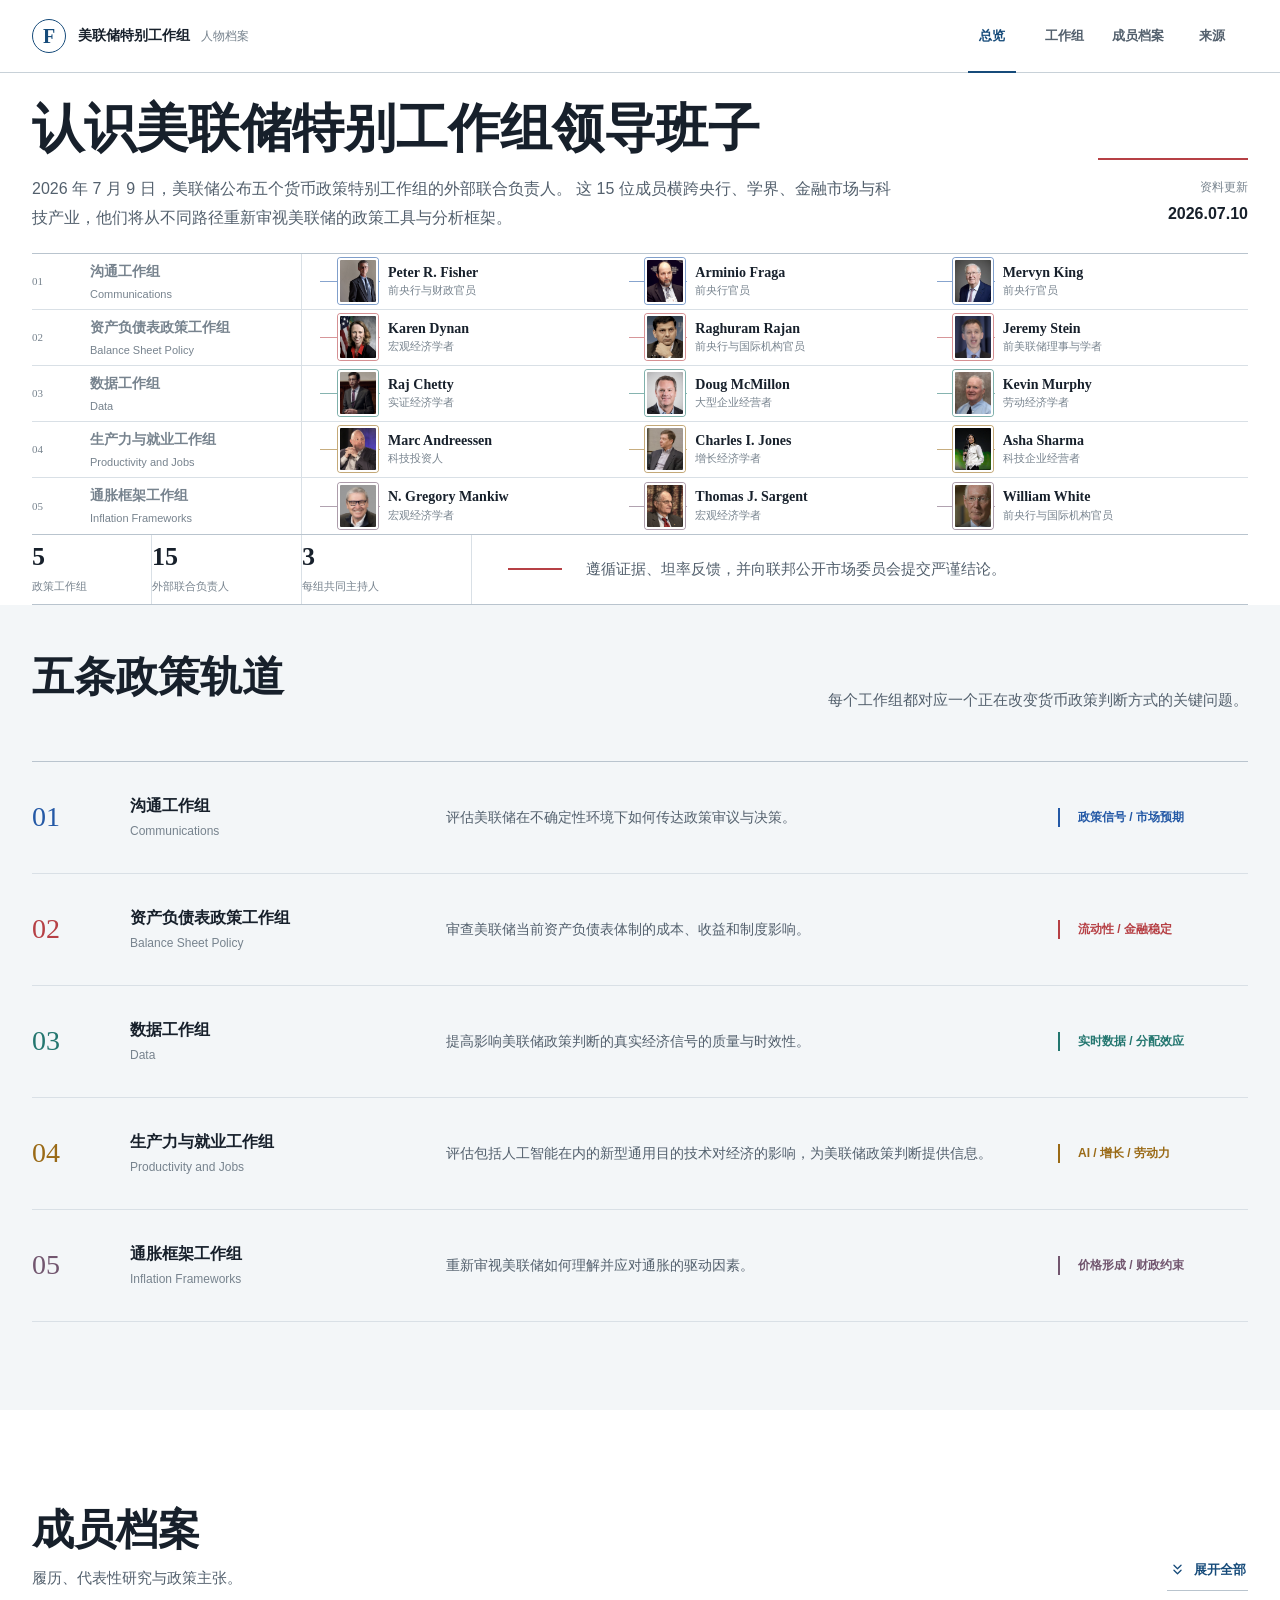
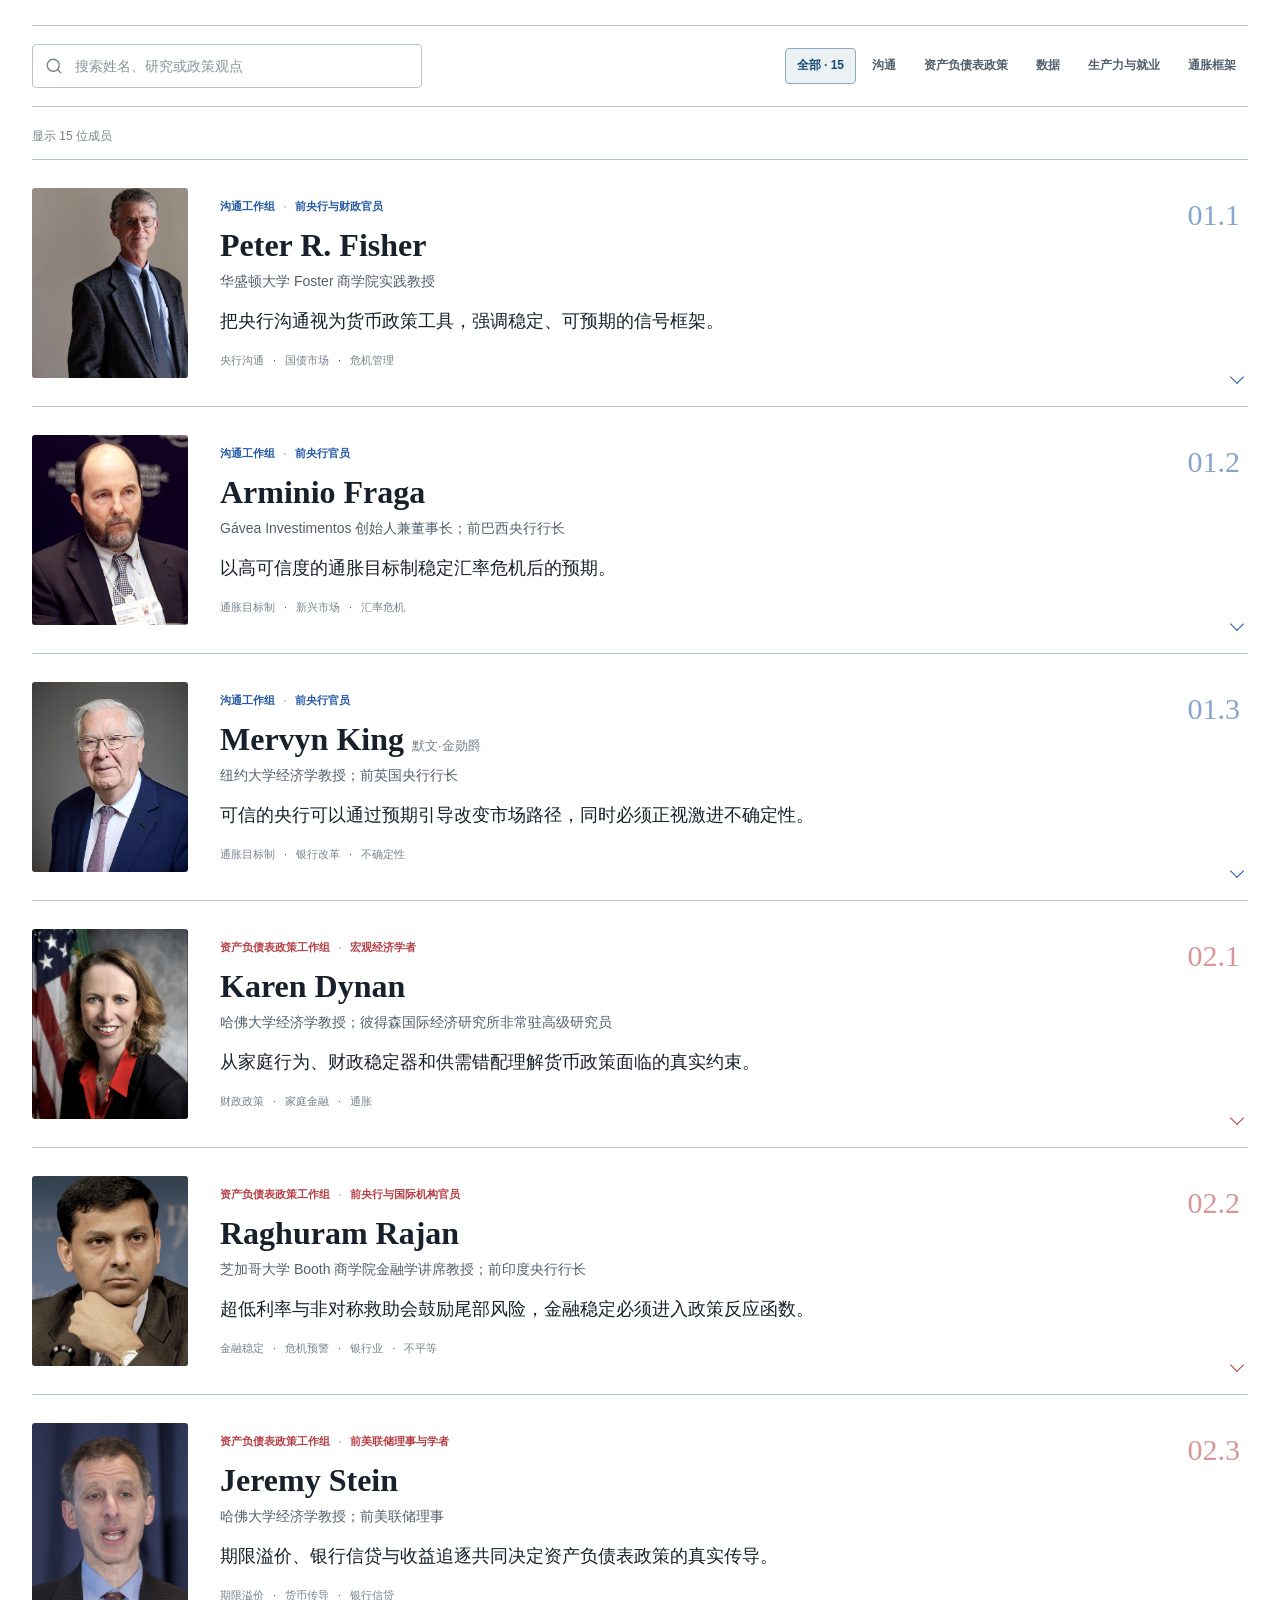
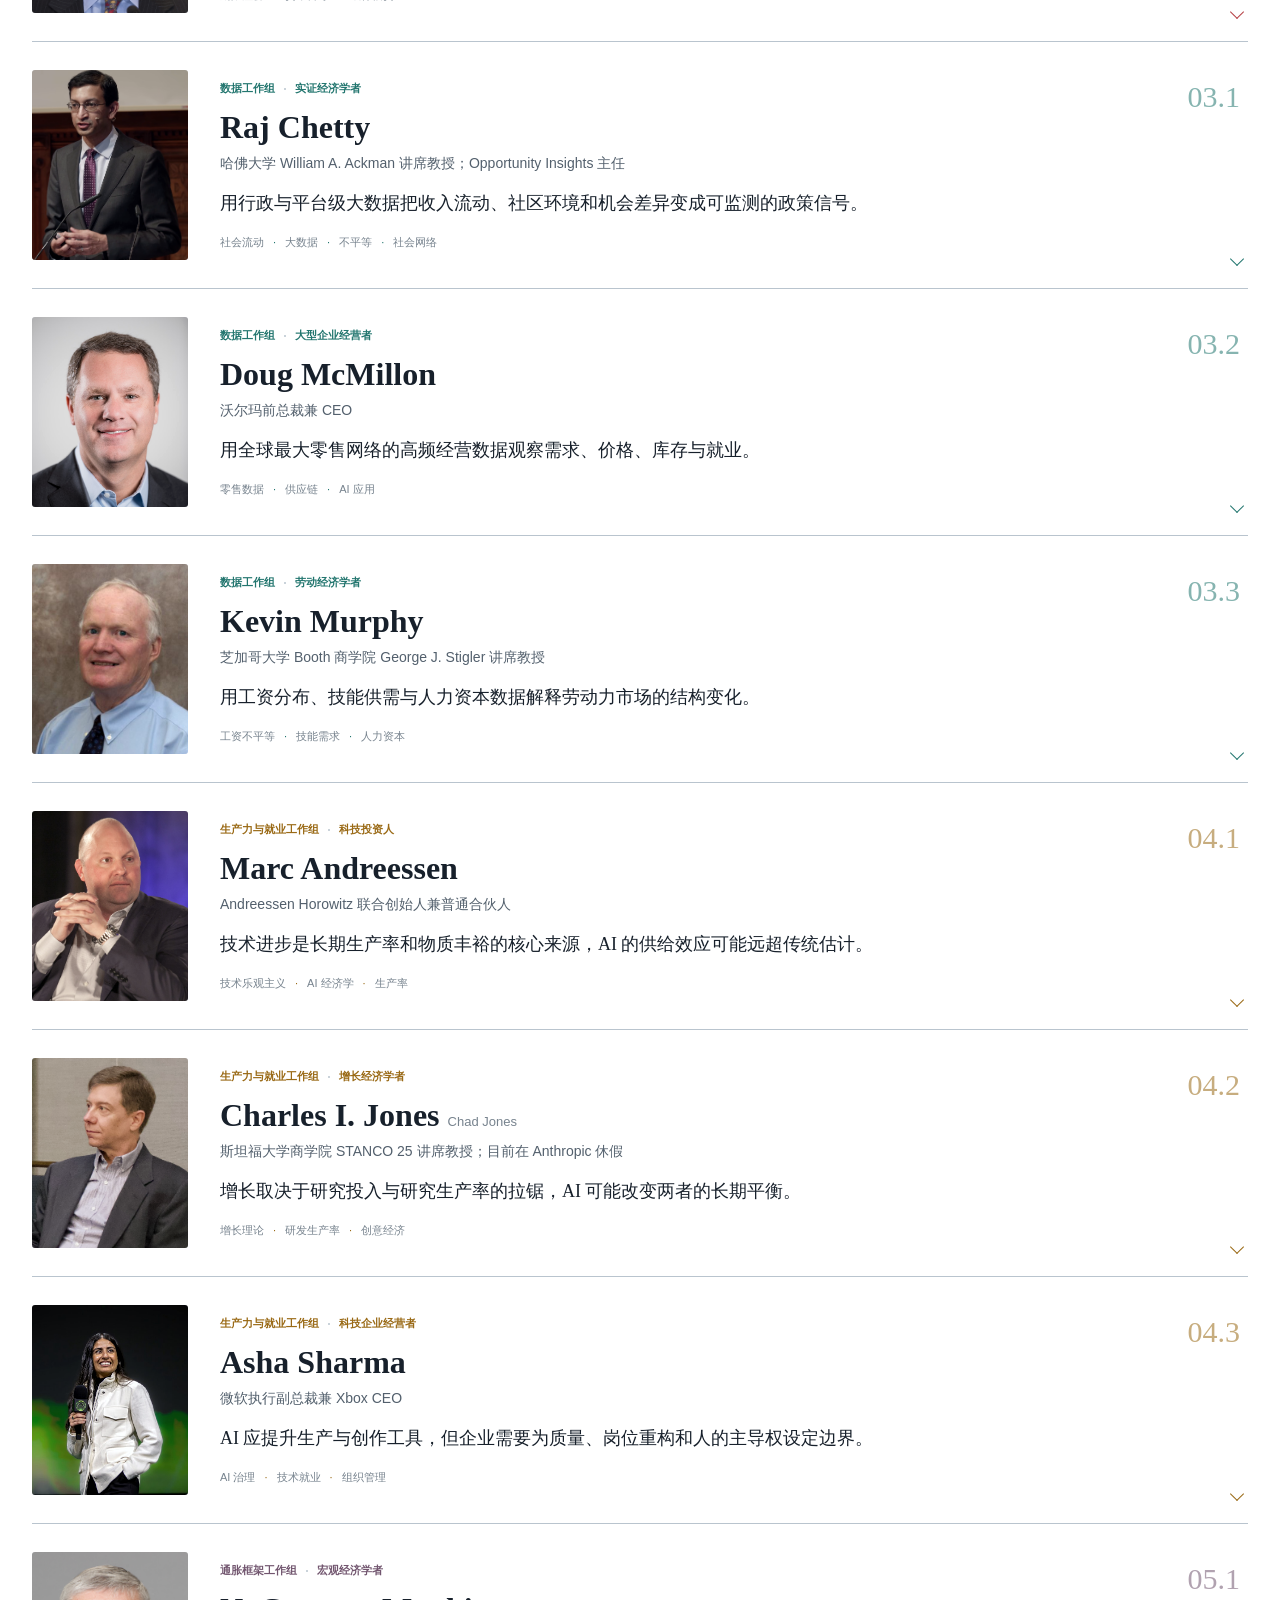
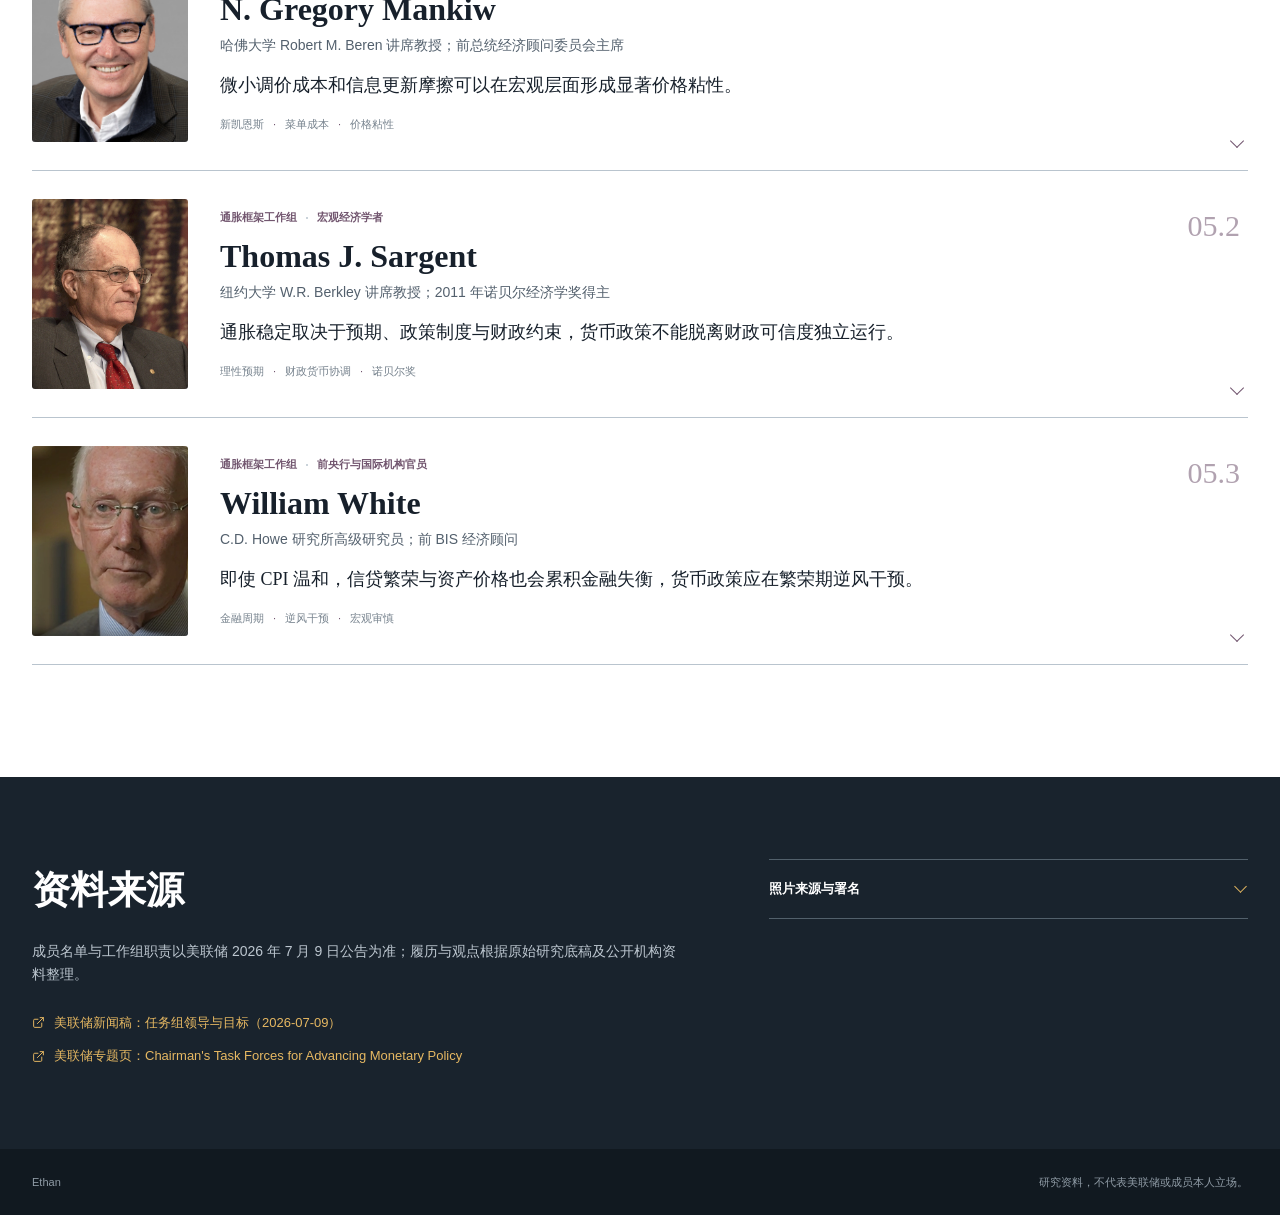
==== commit 641f7113: "Update footer content to display 'Ethan'" ====
--- a/index.html
+++ b/index.html
@@ -127,7 +127,7 @@
 
   <footer class="site-footer">
     <div class="shell">
-      <p>内容底稿：咕噜菠萝 GlobalMacro AI agent</p>
+      <p>Ethan</p>
       <p>研究资料，不代表美联储或成员本人立场。</p>
     </div>
   </footer>
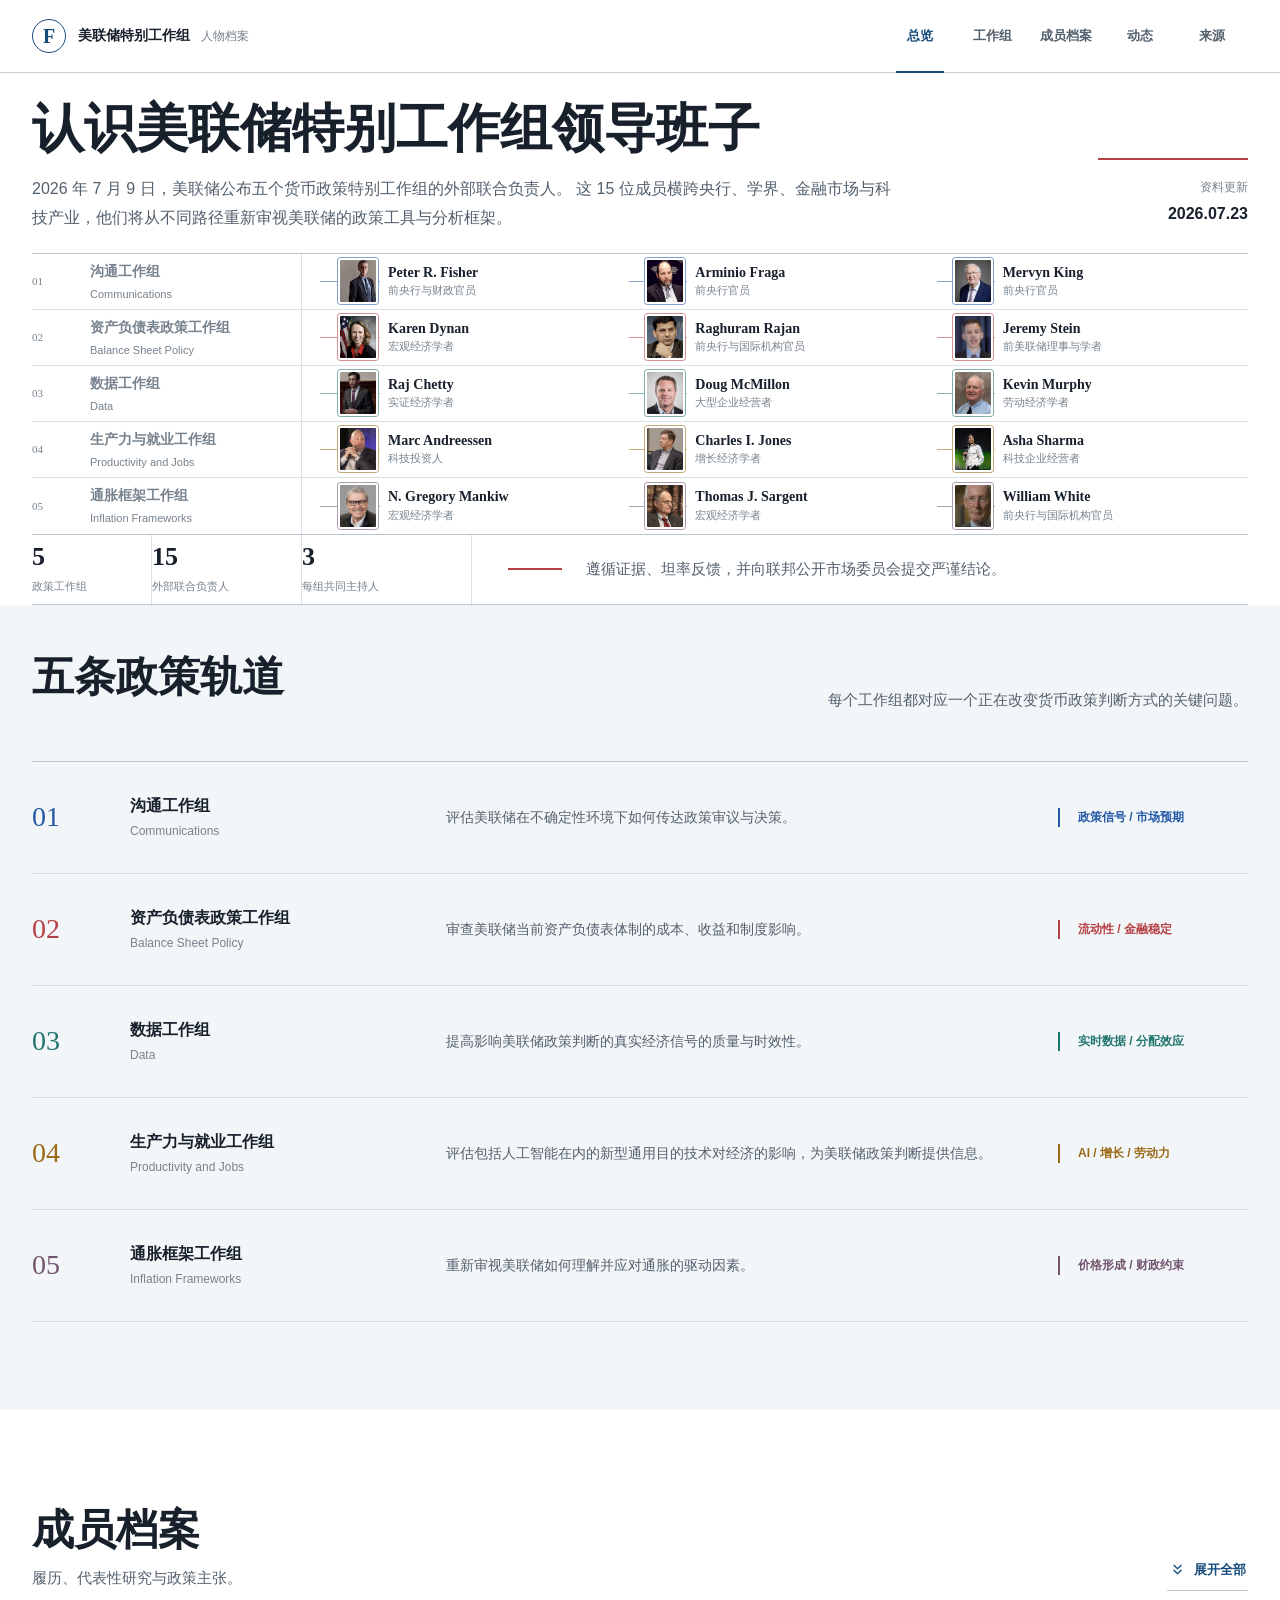
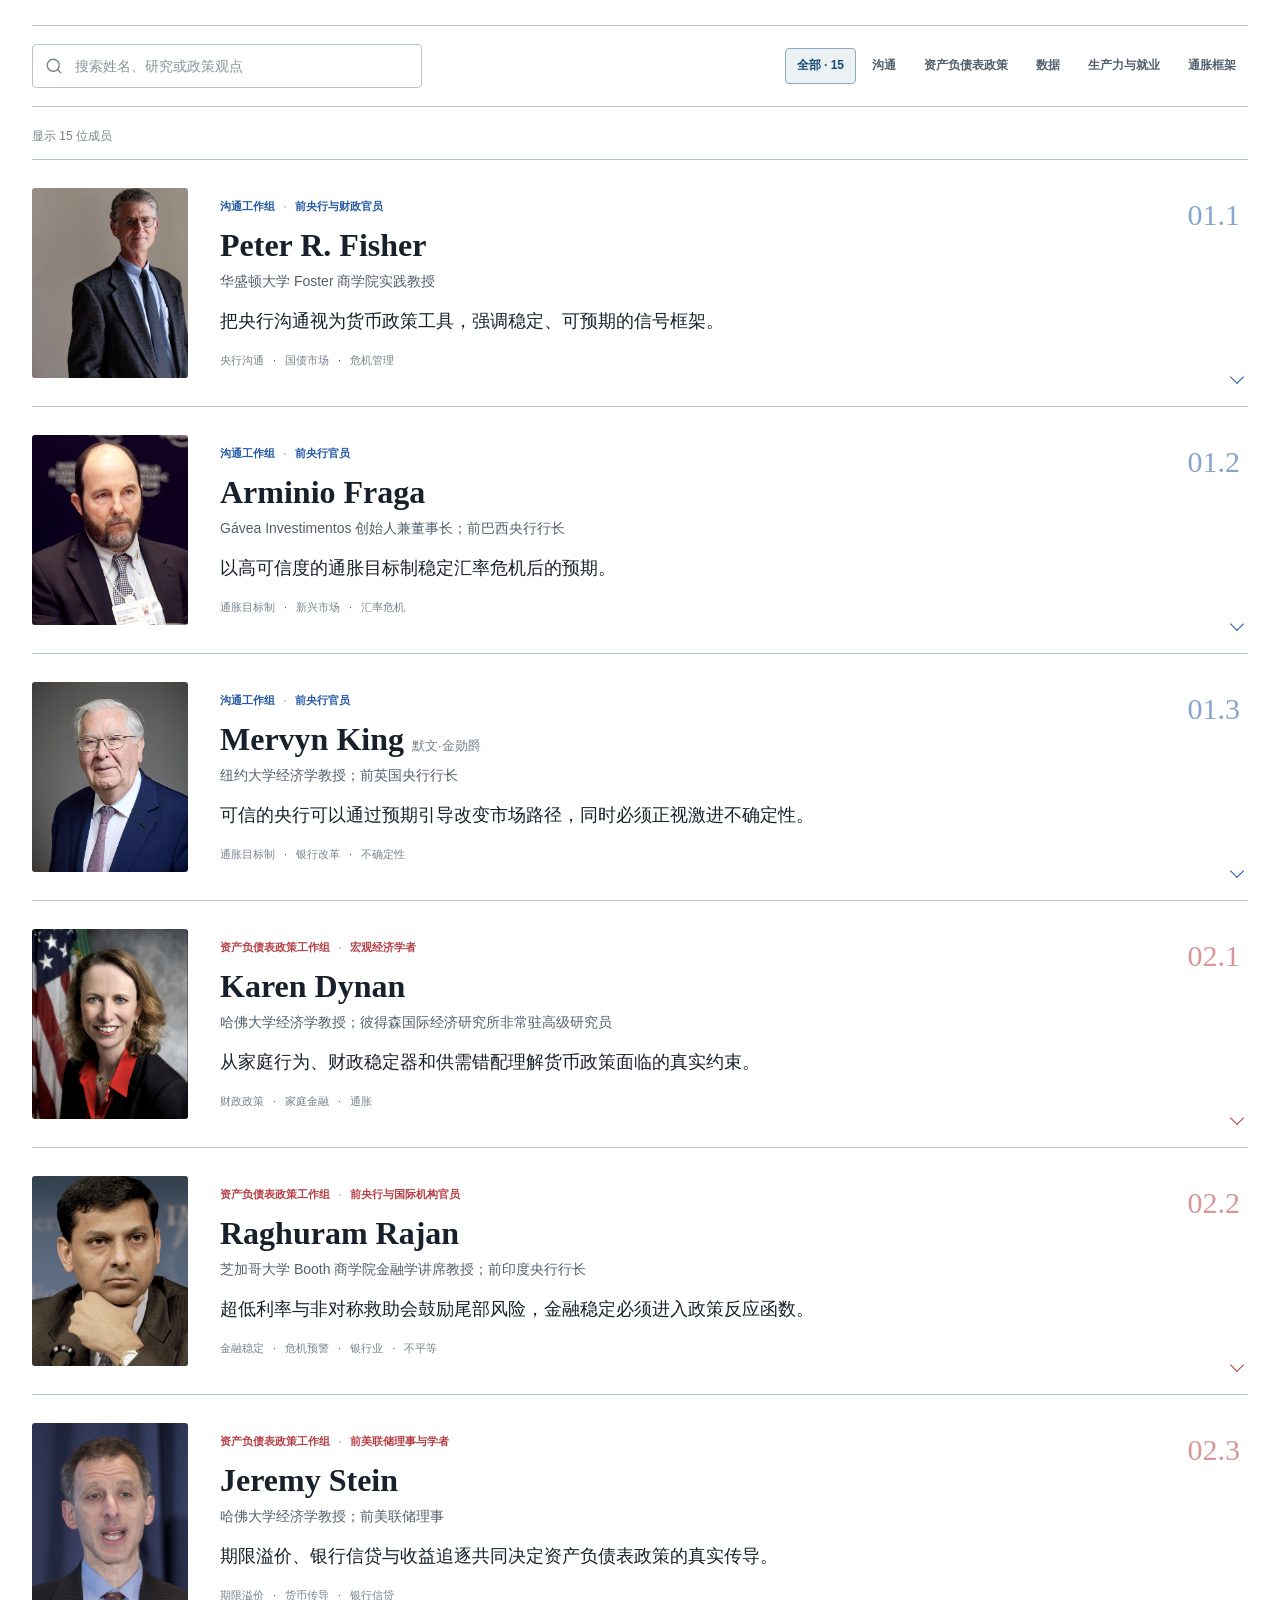
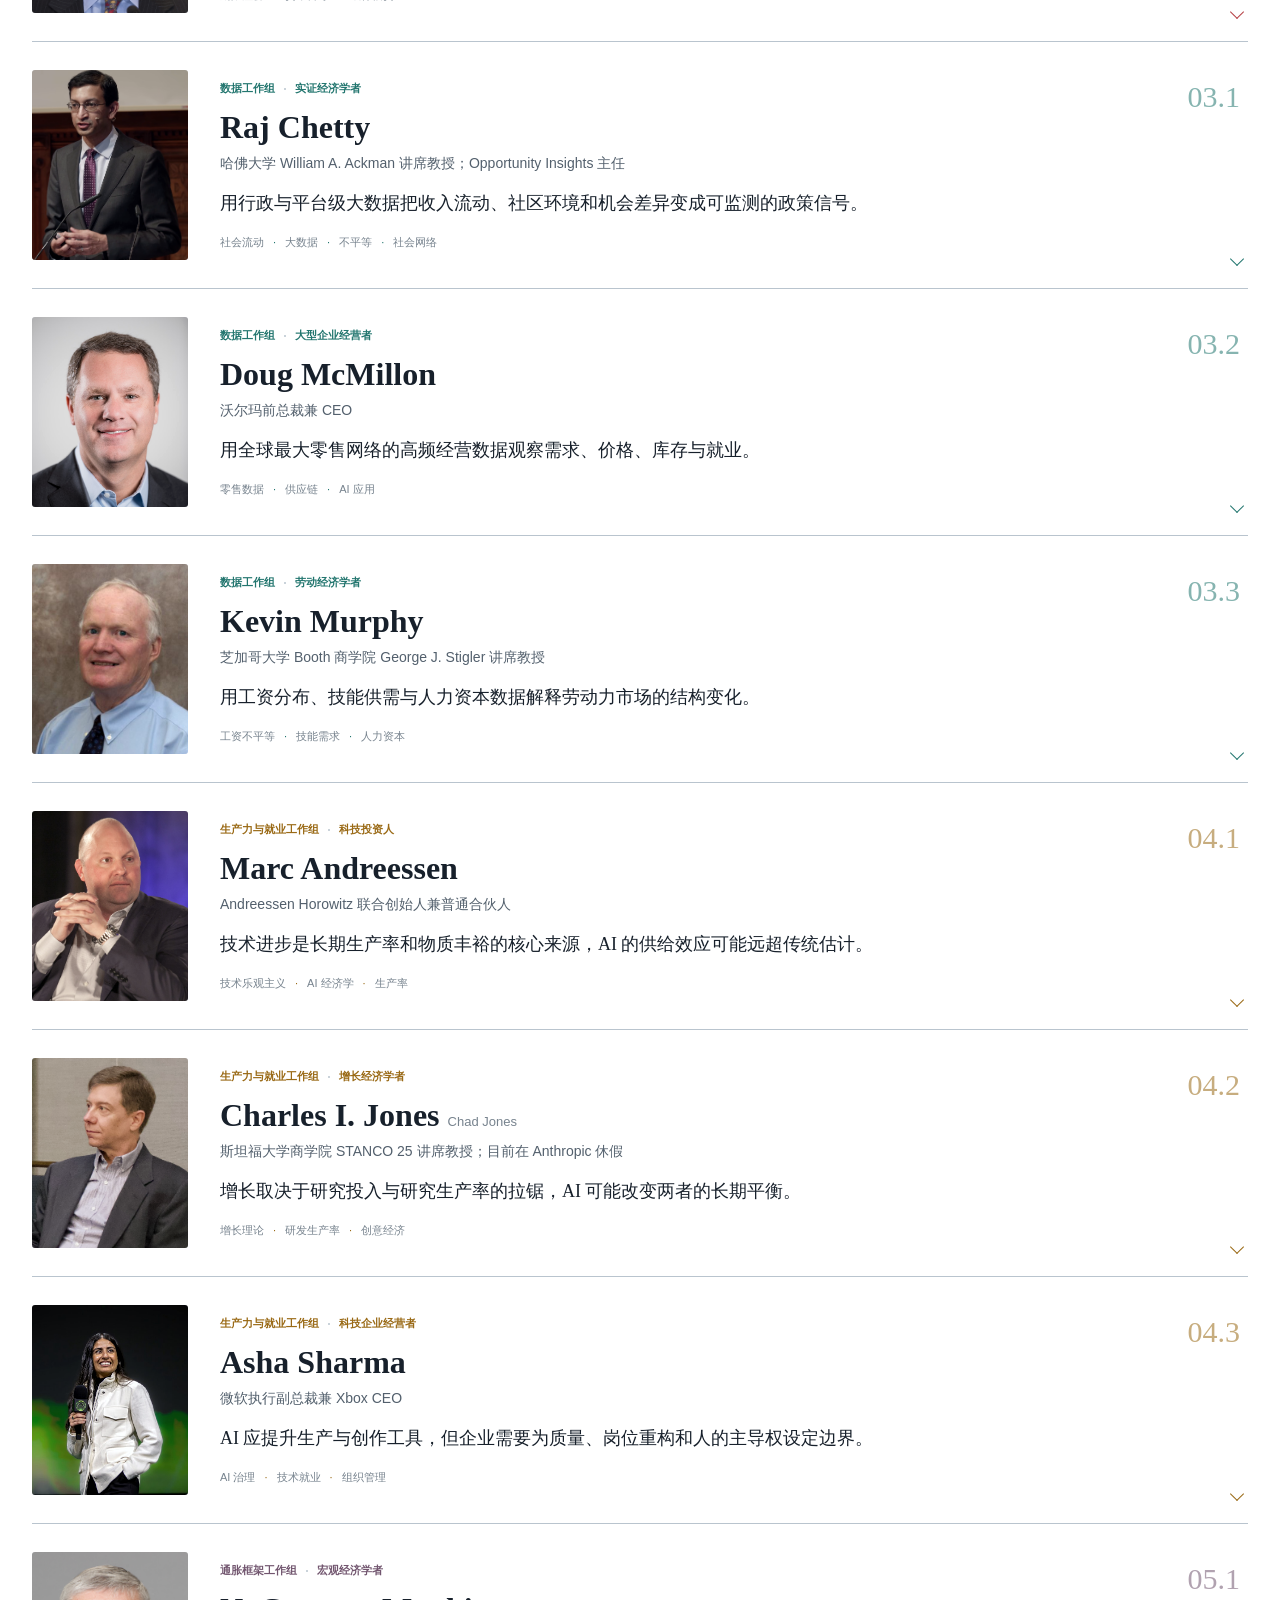
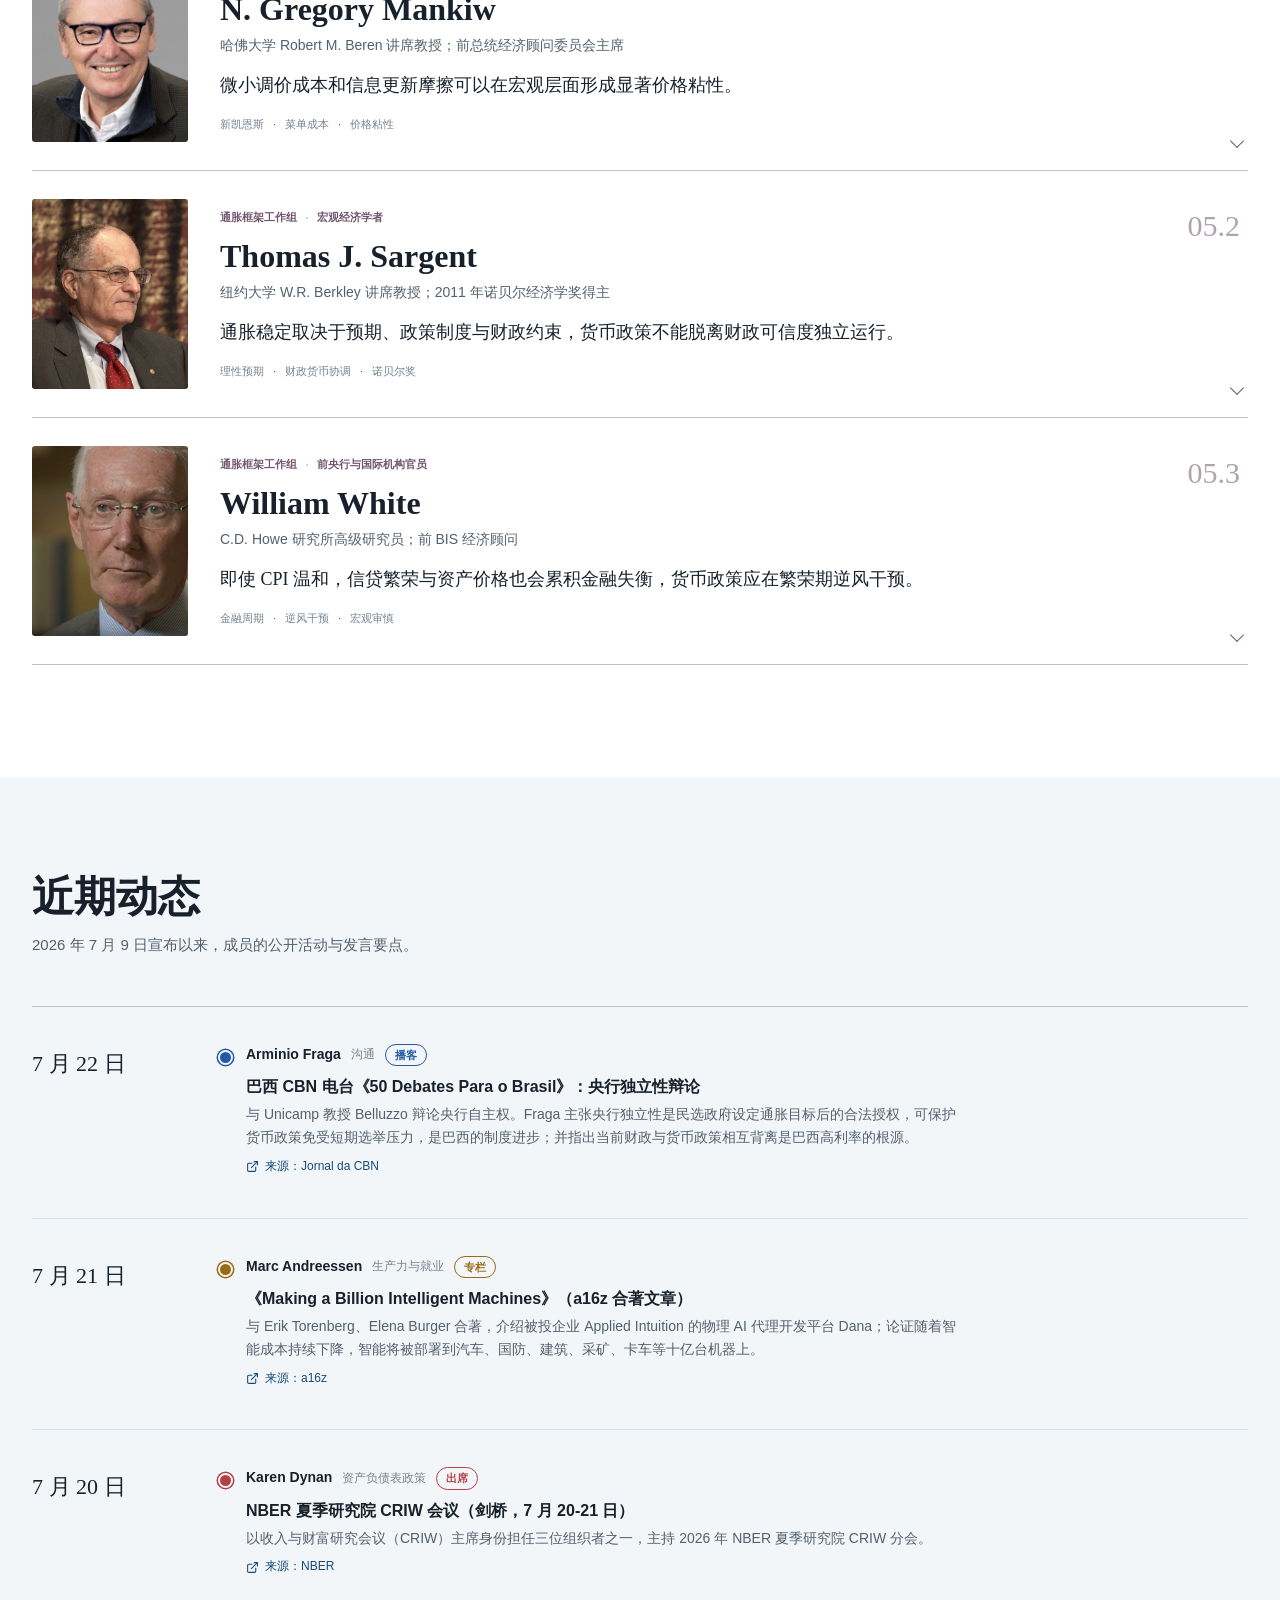
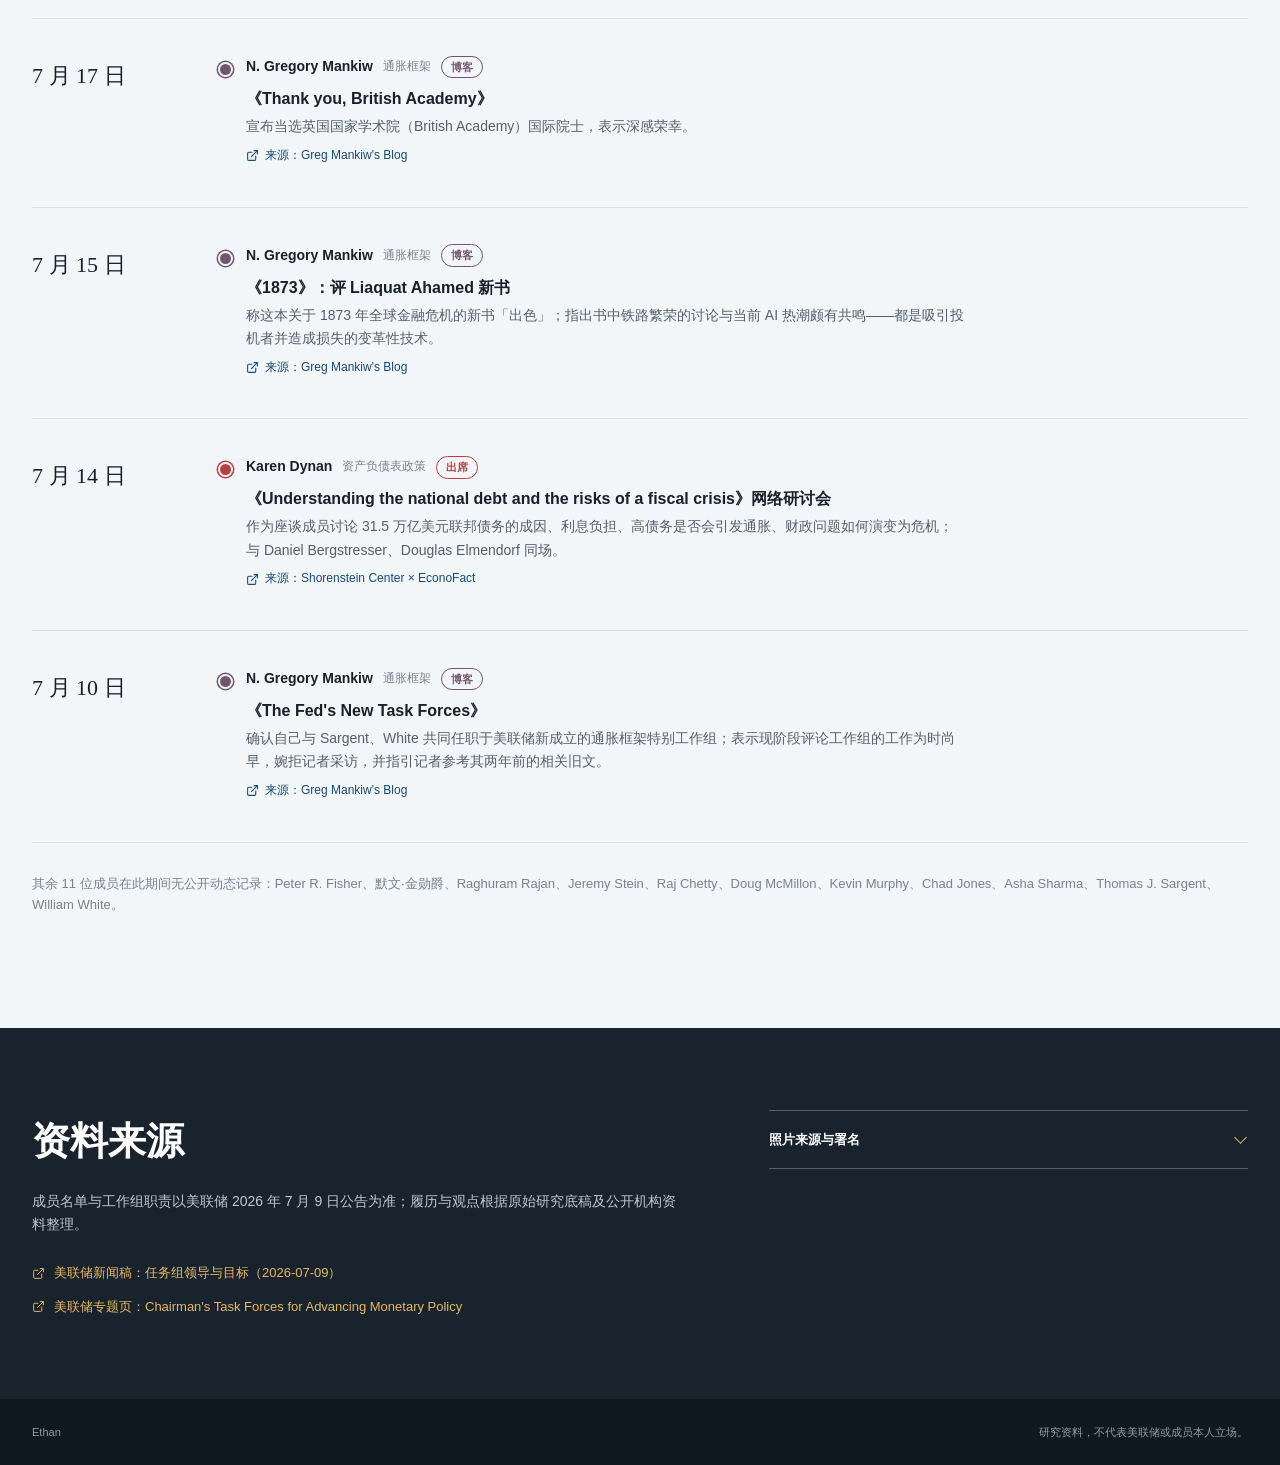
==== commit 7f83e5ae: "Add recent activity timeline section Track task force members' public appearances and statements sin" ====
--- a/index.html
+++ b/index.html
@@ -4,7 +4,7 @@
   <meta charset="utf-8">
   <meta name="viewport" content="width=device-width, initial-scale=1">
   <meta name="description" content="美联储五个货币政策特别工作组的 15 位外部联合负责人：履历、研究贡献与政策观点。">
-  <title>认识美联储特别工作组领导班子</title>
+  <title>美联储特别工作组领导班子</title>
   <link rel="stylesheet" href="styles.css">
 </head>
 <body>
@@ -19,6 +19,7 @@
       <a href="#overview">总览</a>
       <a href="#mandates">工作组</a>
       <a href="#directory">成员档案</a>
+      <a href="#activity">动态</a>
       <a href="#sources">来源</a>
     </nav>
   </header>
@@ -35,7 +36,7 @@
         </div>
         <div class="overview__date" aria-label="资料日期">
           <span>资料更新</span>
-          <strong>2026.07.10</strong>
+          <strong>2026.07.23</strong>
         </div>
       </div>
 
@@ -108,6 +109,19 @@
       </div>
     </section>
 
+    <section class="activity" id="activity" aria-labelledby="activity-title">
+      <div class="shell">
+        <div class="section-heading">
+          <div>
+            <h2 id="activity-title">近期动态</h2>
+            <p>2026 年 7 月 9 日宣布以来，成员的公开活动与发言要点。</p>
+          </div>
+        </div>
+        <div class="timeline" id="activityTimeline"></div>
+        <p class="activity-note" id="activityNote"></p>
+      </div>
+    </section>
+
     <section class="sources" id="sources" aria-labelledby="sources-title">
       <div class="shell sources__layout">
         <div>
--- a/styles.css
+++ b/styles.css
@@ -967,6 +967,153 @@
   font-size: 14px;
 }
 
+.activity {
+  padding: 96px 0 112px;
+  background: var(--paper-cool);
+}
+
+.timeline {
+  border-top: 1px solid var(--line-strong);
+}
+
+.timeline-day {
+  display: grid;
+  grid-template-columns: 150px minmax(0, 1fr);
+  gap: 36px;
+  padding: 36px 0;
+  border-bottom: 1px solid var(--line);
+}
+
+.timeline-day__date {
+  padding-top: 3px;
+  color: var(--ink);
+  font-family: var(--font-display);
+  font-size: 22px;
+  font-variant-numeric: tabular-nums;
+  white-space: nowrap;
+}
+
+.timeline-day__items {
+  display: grid;
+  gap: 30px;
+}
+
+.timeline-item {
+  --group-color: var(--federal-blue);
+  position: relative;
+  padding-left: 28px;
+}
+
+.timeline-item::before {
+  position: absolute;
+  top: 7px;
+  left: 0;
+  width: 11px;
+  height: 11px;
+  border: 2px solid var(--paper-cool);
+  border-radius: 50%;
+  background: var(--group-color);
+  box-shadow: 0 0 0 1.5px var(--group-color);
+  content: "";
+}
+
+.timeline-item::after {
+  position: absolute;
+  top: 26px;
+  bottom: -32px;
+  left: 5px;
+  width: 1.5px;
+  background: var(--line-strong);
+  content: "";
+  opacity: 0.55;
+}
+
+.timeline-day__items .timeline-item:last-child::after {
+  display: none;
+}
+
+.timeline-item__meta {
+  display: flex;
+  flex-wrap: wrap;
+  align-items: center;
+  gap: 10px;
+}
+
+.timeline-item__member {
+  padding: 0;
+  border: 0;
+  border-bottom: 1px solid transparent;
+  background: transparent;
+  color: var(--ink);
+  cursor: pointer;
+  font-size: 14px;
+  font-weight: 700;
+}
+
+.timeline-item__member:hover {
+  border-bottom-color: var(--group-color);
+  color: var(--group-color);
+}
+
+.timeline-item__group {
+  color: var(--ink-faint);
+  font-size: 12px;
+}
+
+.timeline-item__type {
+  padding: 2px 9px;
+  border: 1px solid var(--group-color);
+  border-radius: 999px;
+  color: var(--group-color);
+  font-size: 11px;
+  font-weight: 700;
+  line-height: 1.5;
+}
+
+.timeline-item__title {
+  margin: 8px 0 4px;
+  color: var(--ink);
+  font-size: 16px;
+  font-weight: 650;
+  line-height: 1.5;
+}
+
+.timeline-item__summary {
+  max-width: 720px;
+  margin-bottom: 6px;
+  color: var(--ink-soft);
+  font-size: 14px;
+}
+
+.timeline-item__source {
+  display: inline-flex;
+  align-items: center;
+  gap: 6px;
+  color: var(--federal-blue);
+  font-size: 12px;
+  text-decoration: none;
+}
+
+.timeline-item__source:hover {
+  text-decoration: underline;
+}
+
+.timeline-item__source svg {
+  width: 13px;
+  height: 13px;
+  fill: none;
+  stroke: currentColor;
+  stroke-linecap: round;
+  stroke-linejoin: round;
+  stroke-width: 2;
+}
+
+.activity-note {
+  margin: 30px 0 0;
+  color: var(--ink-faint);
+  font-size: 13px;
+}
+
 .sources {
   padding: 82px 0;
   background: #19232d;
@@ -1160,6 +1307,15 @@
     gap: 20px;
   }
 
+  .timeline-day {
+    grid-template-columns: 118px minmax(0, 1fr);
+    gap: 24px;
+  }
+
+  .timeline-day__date {
+    font-size: 19px;
+  }
+
   .profile-details {
     padding-left: 0;
   }
@@ -1335,6 +1491,17 @@
 @media (max-width: 640px) {
   .shell {
     width: min(calc(100% - 32px), var(--shell));
+  }
+
+  .timeline-day {
+    grid-template-columns: 1fr;
+    gap: 16px;
+    padding: 28px 0;
+  }
+
+  .timeline-day__date {
+    padding-top: 0;
+    font-size: 18px;
   }
 
   .site-mark__text {
@@ -1583,8 +1750,17 @@
   .overview,
   .mandates,
   .directory,
+  .activity,
   .sources {
     padding-block: 28px;
+  }
+
+  .activity {
+    background: white;
+  }
+
+  .timeline-item::after {
+    display: none;
   }
 
   .member-profile summary {
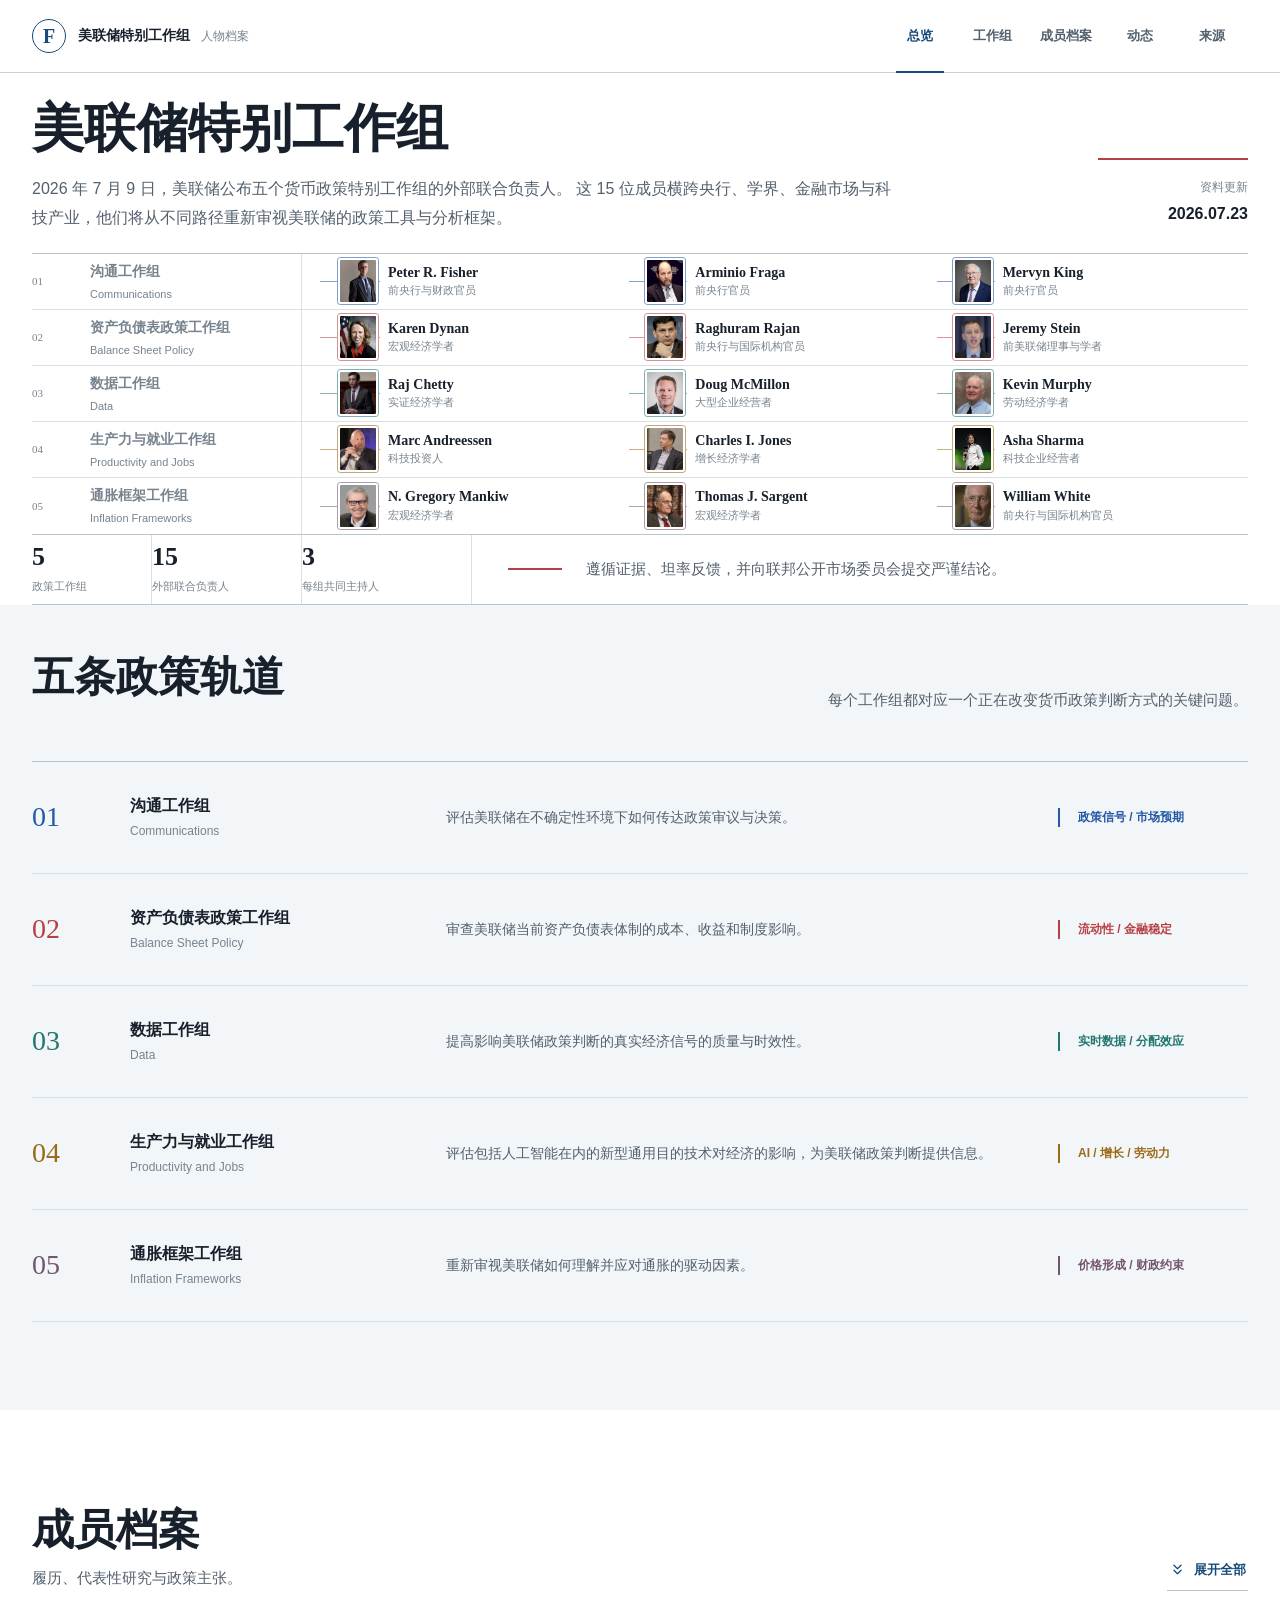
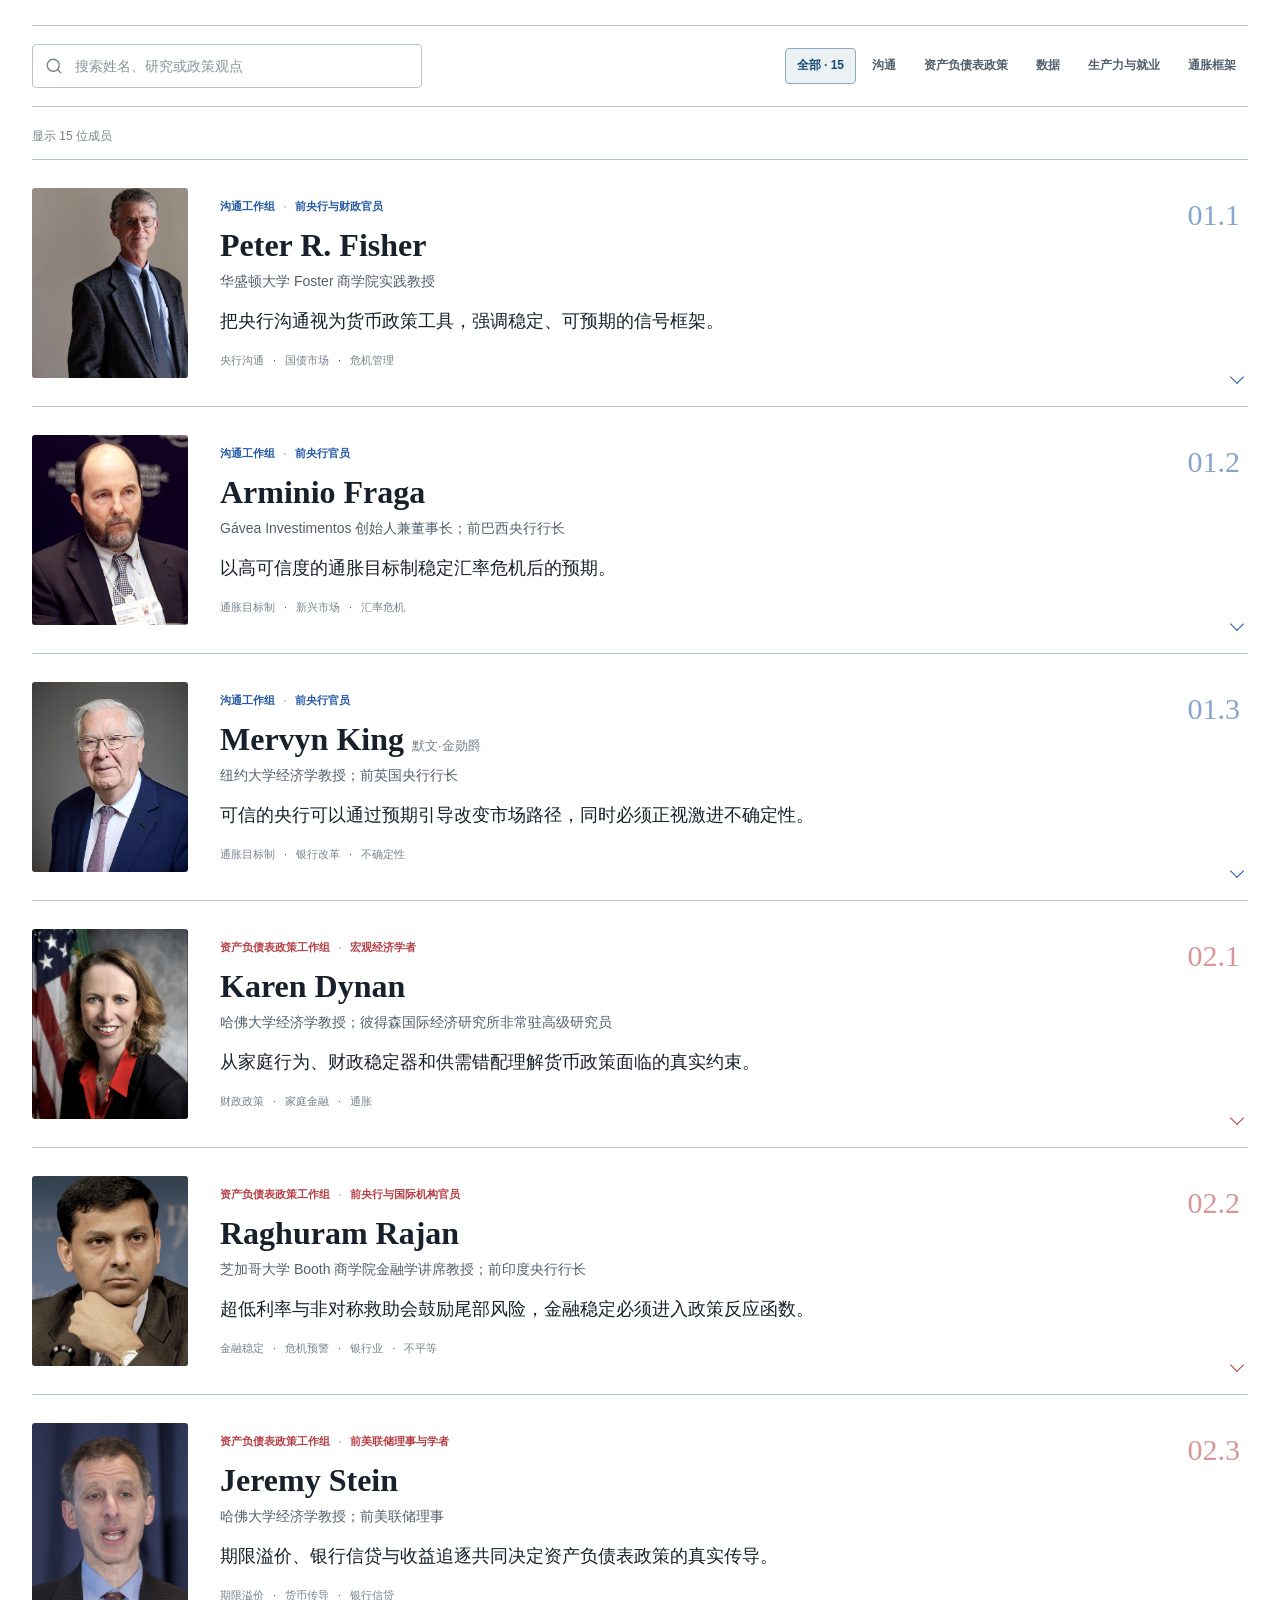
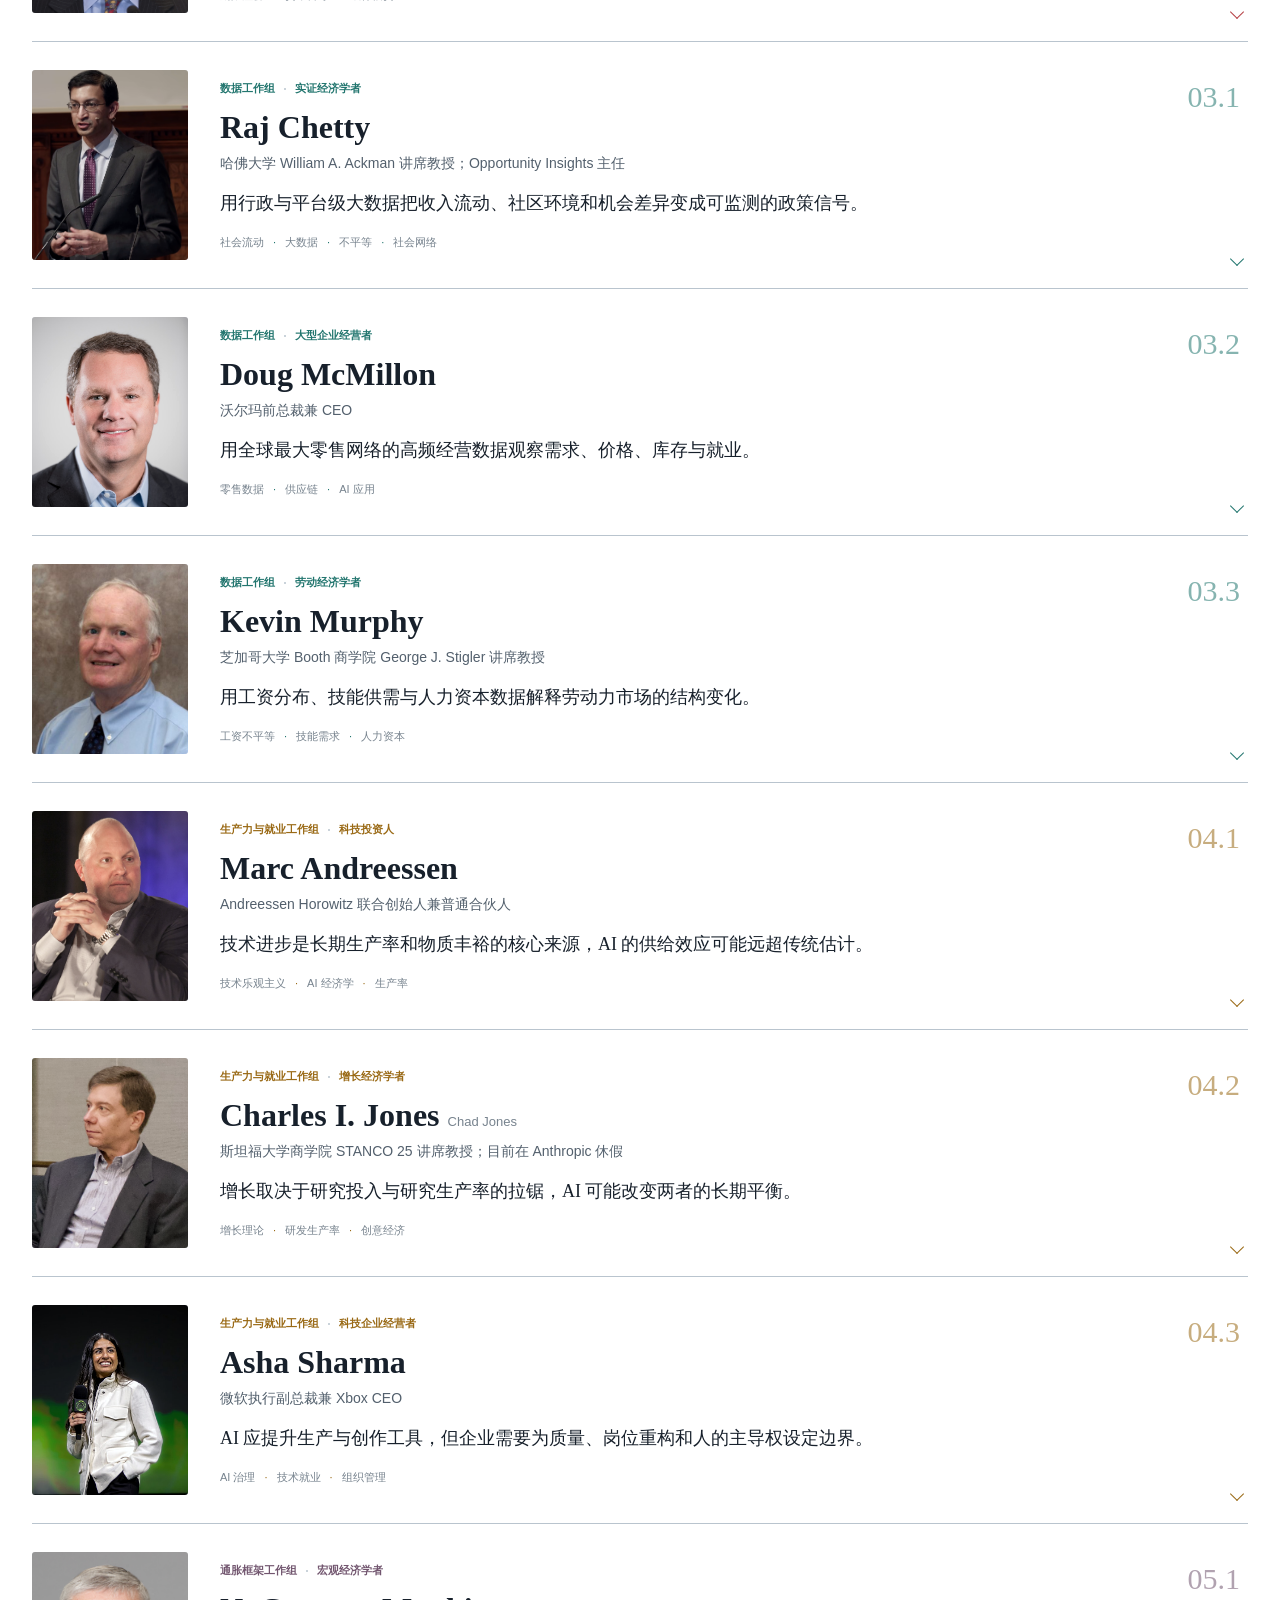
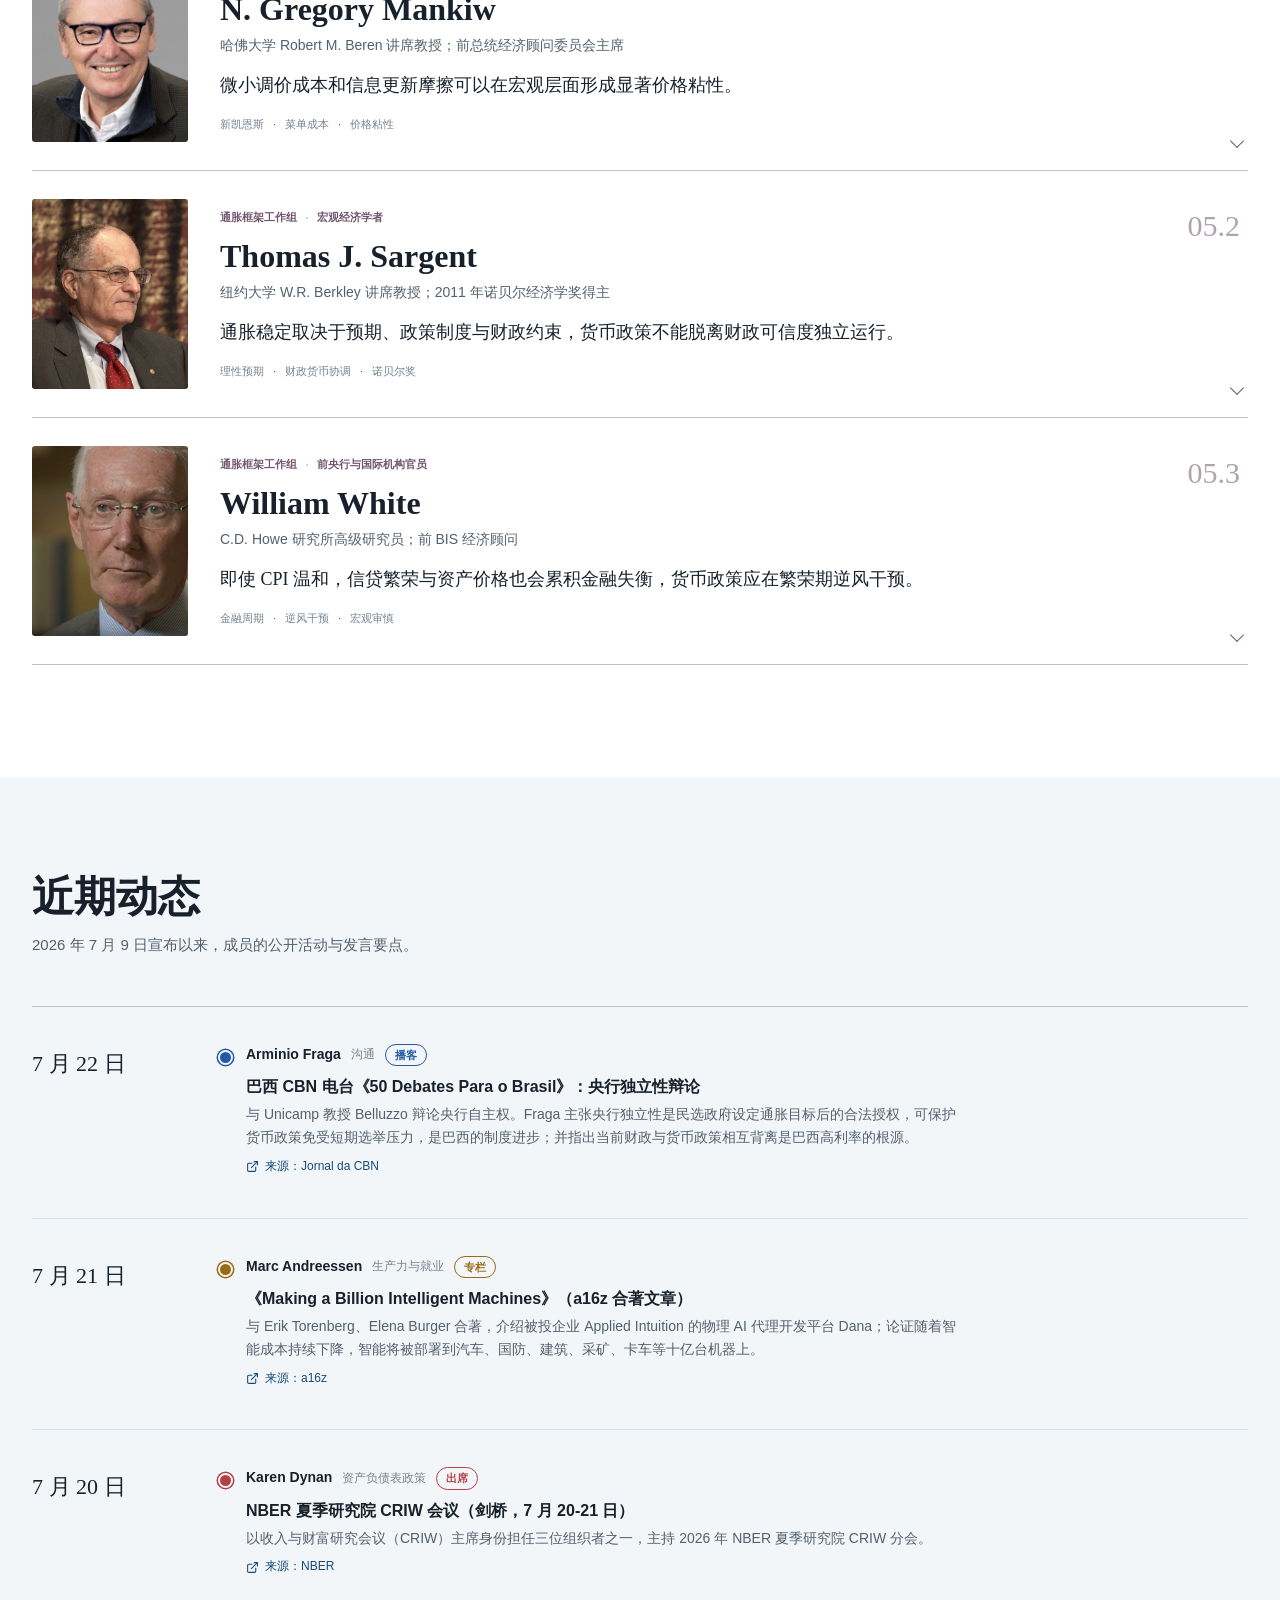
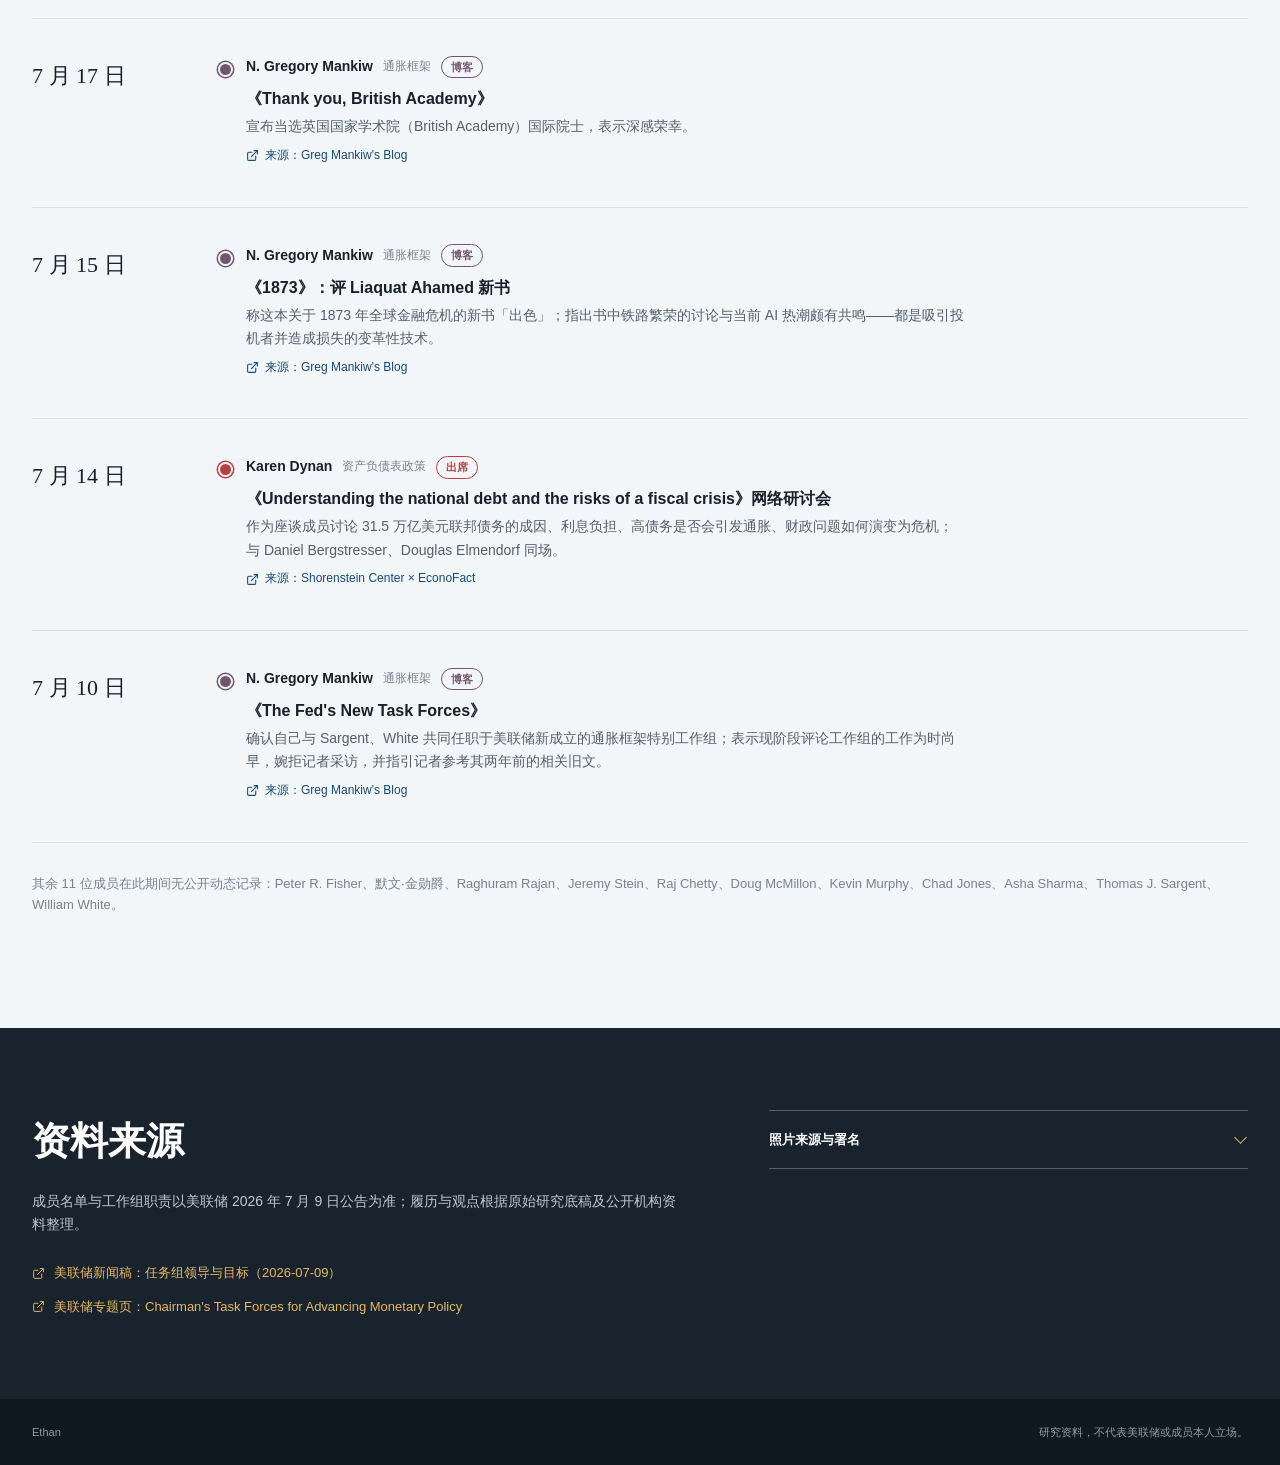
==== commit 59a13378: "备份：提交本地未提交的改动（含 favicon） Co-Authored-By: Claude <noreply@anthropic.com>" ====
--- a/index.html
+++ b/index.html
@@ -5,6 +5,9 @@
   <meta name="viewport" content="width=device-width, initial-scale=1">
   <meta name="description" content="美联储五个货币政策特别工作组的 15 位外部联合负责人：履历、研究贡献与政策观点。">
   <title>美联储特别工作组领导班子</title>
+  <link rel="icon" type="image/svg+xml" href="./favicon.svg">
+  <link rel="alternate icon" type="image/png" href="./favicon-180.png">
+  <link rel="apple-touch-icon" href="./favicon-180.png">
   <link rel="stylesheet" href="styles.css">
 </head>
 <body>
@@ -28,7 +31,7 @@
     <section class="overview" id="overview" aria-labelledby="page-title">
       <div class="overview__heading shell">
         <div class="overview__copy">
-          <h1 id="page-title">认识美联储特别工作组领导班子</h1>
+          <h1 id="page-title">美联储特别工作组</h1>
           <p>
             2026 年 7 月 9 日，美联储公布五个货币政策特别工作组的外部联合负责人。
             这 15 位成员横跨央行、学界、金融市场与科技产业，他们将从不同路径重新审视美联储的政策工具与分析框架。
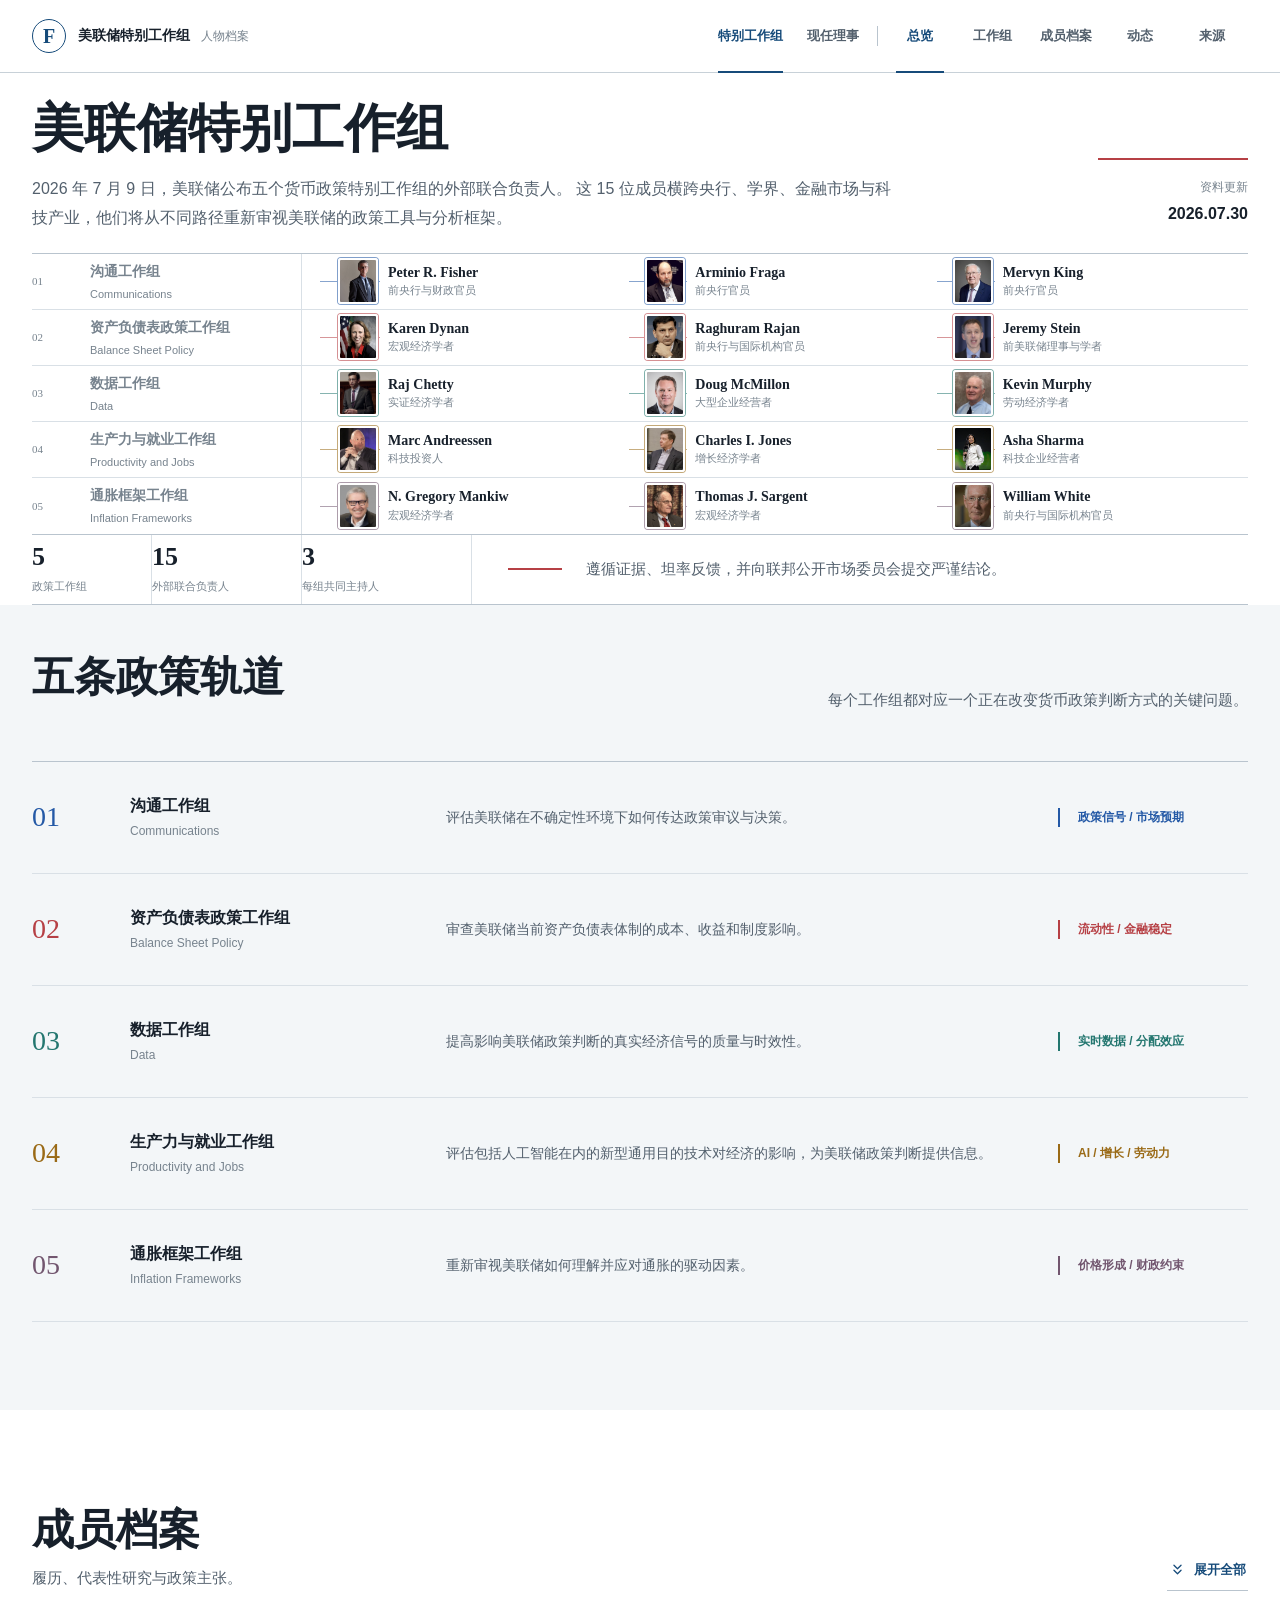
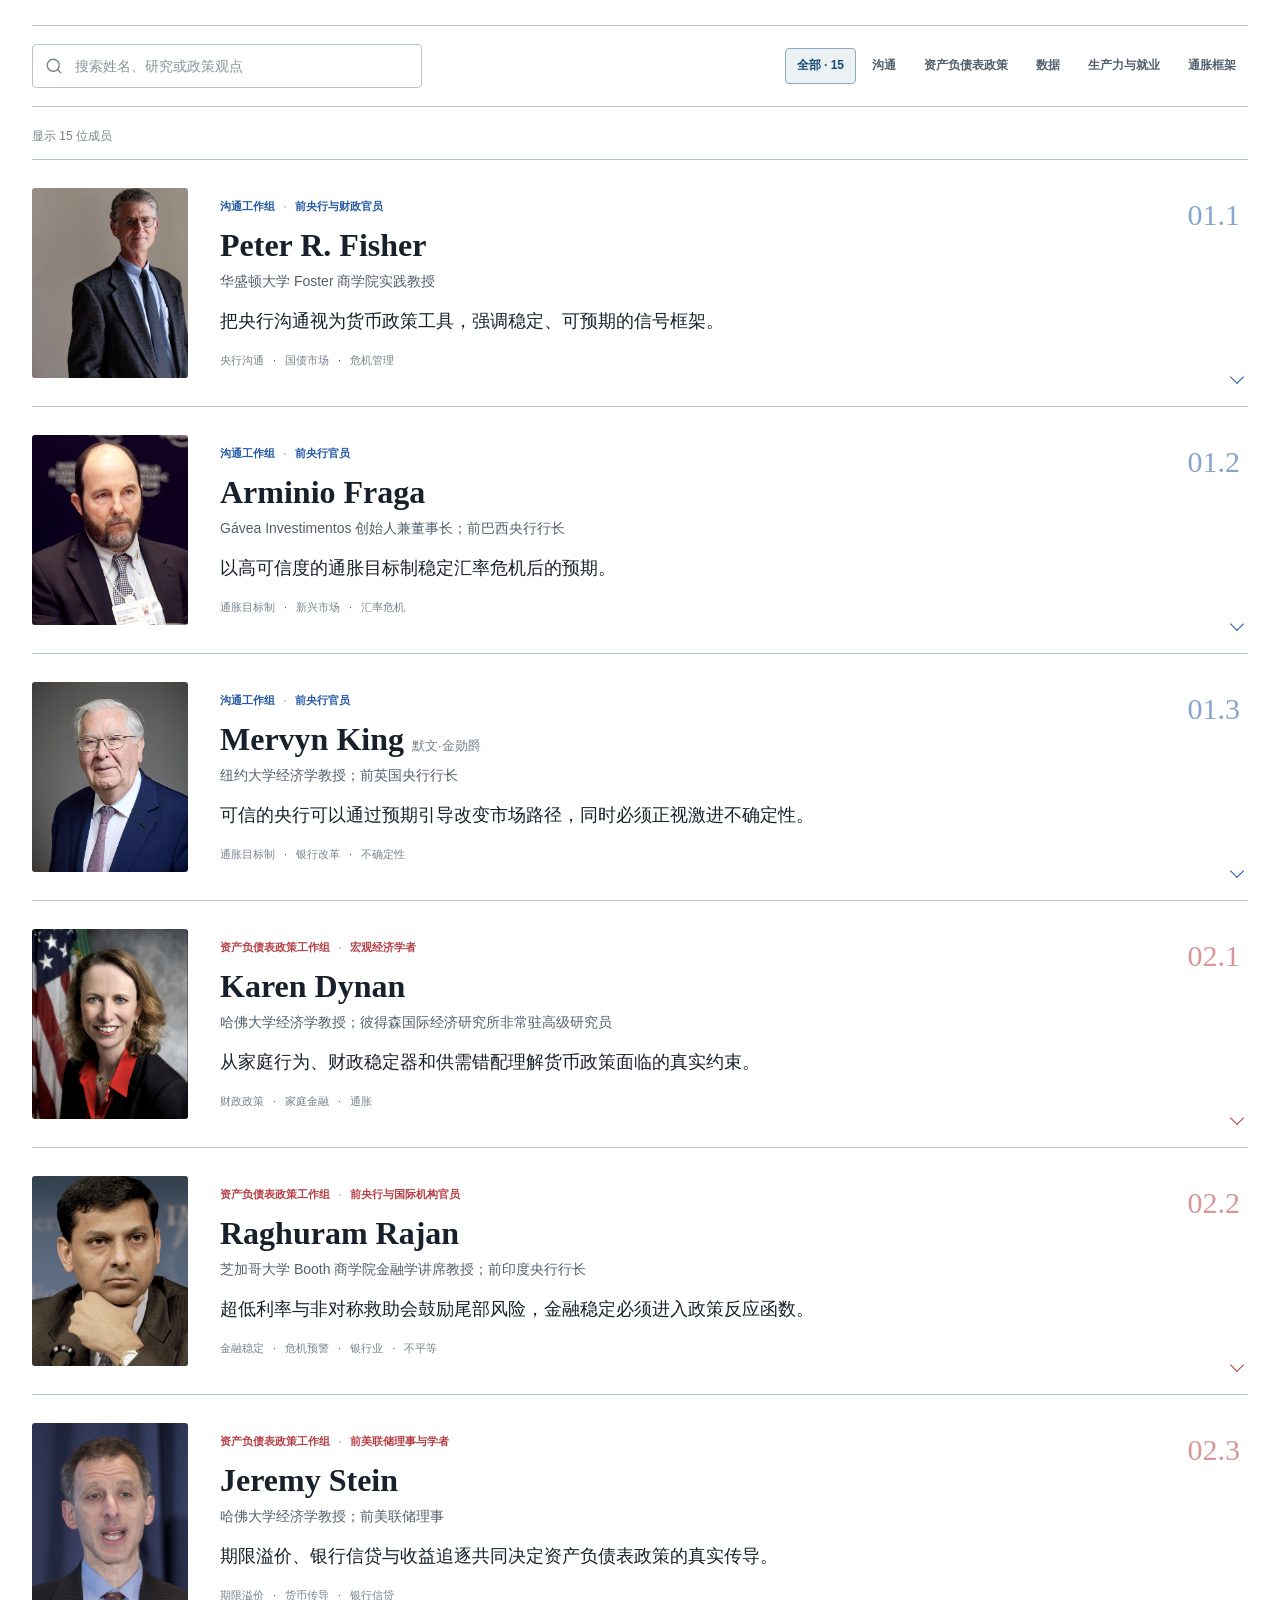
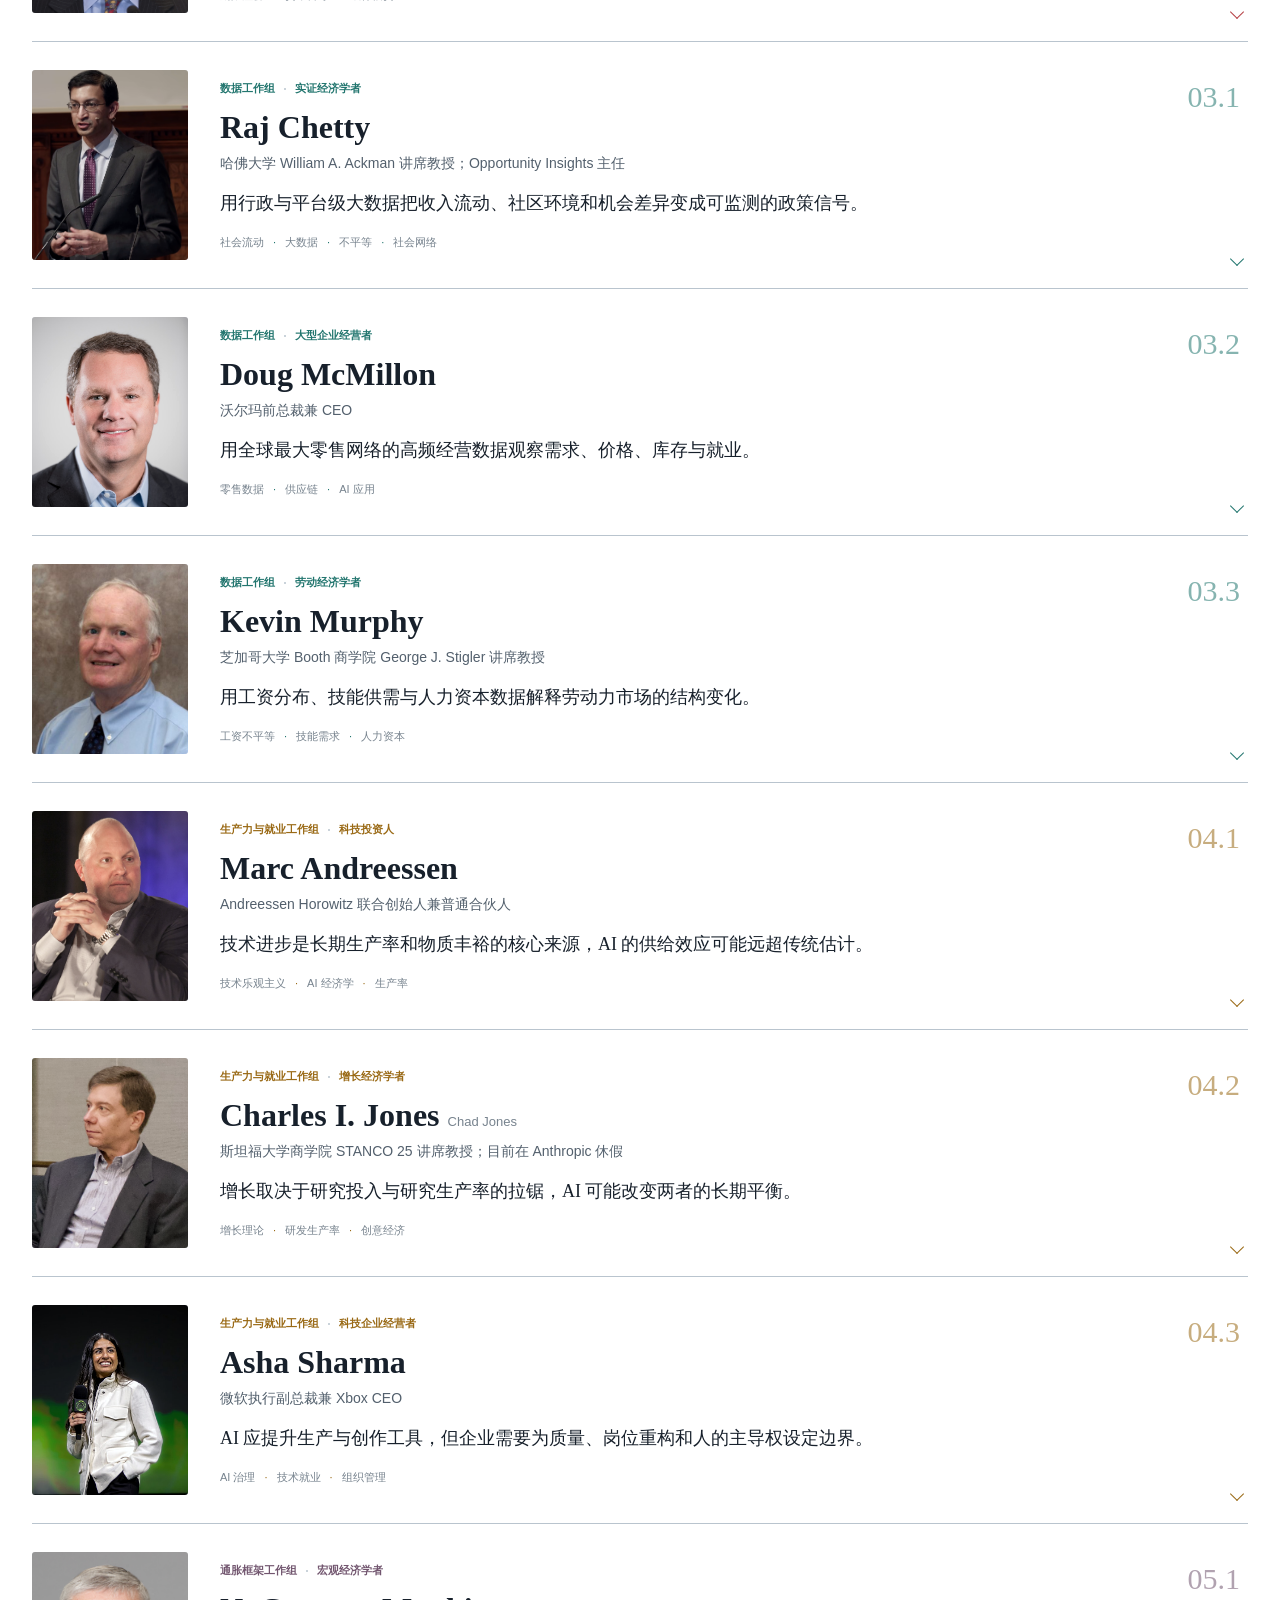
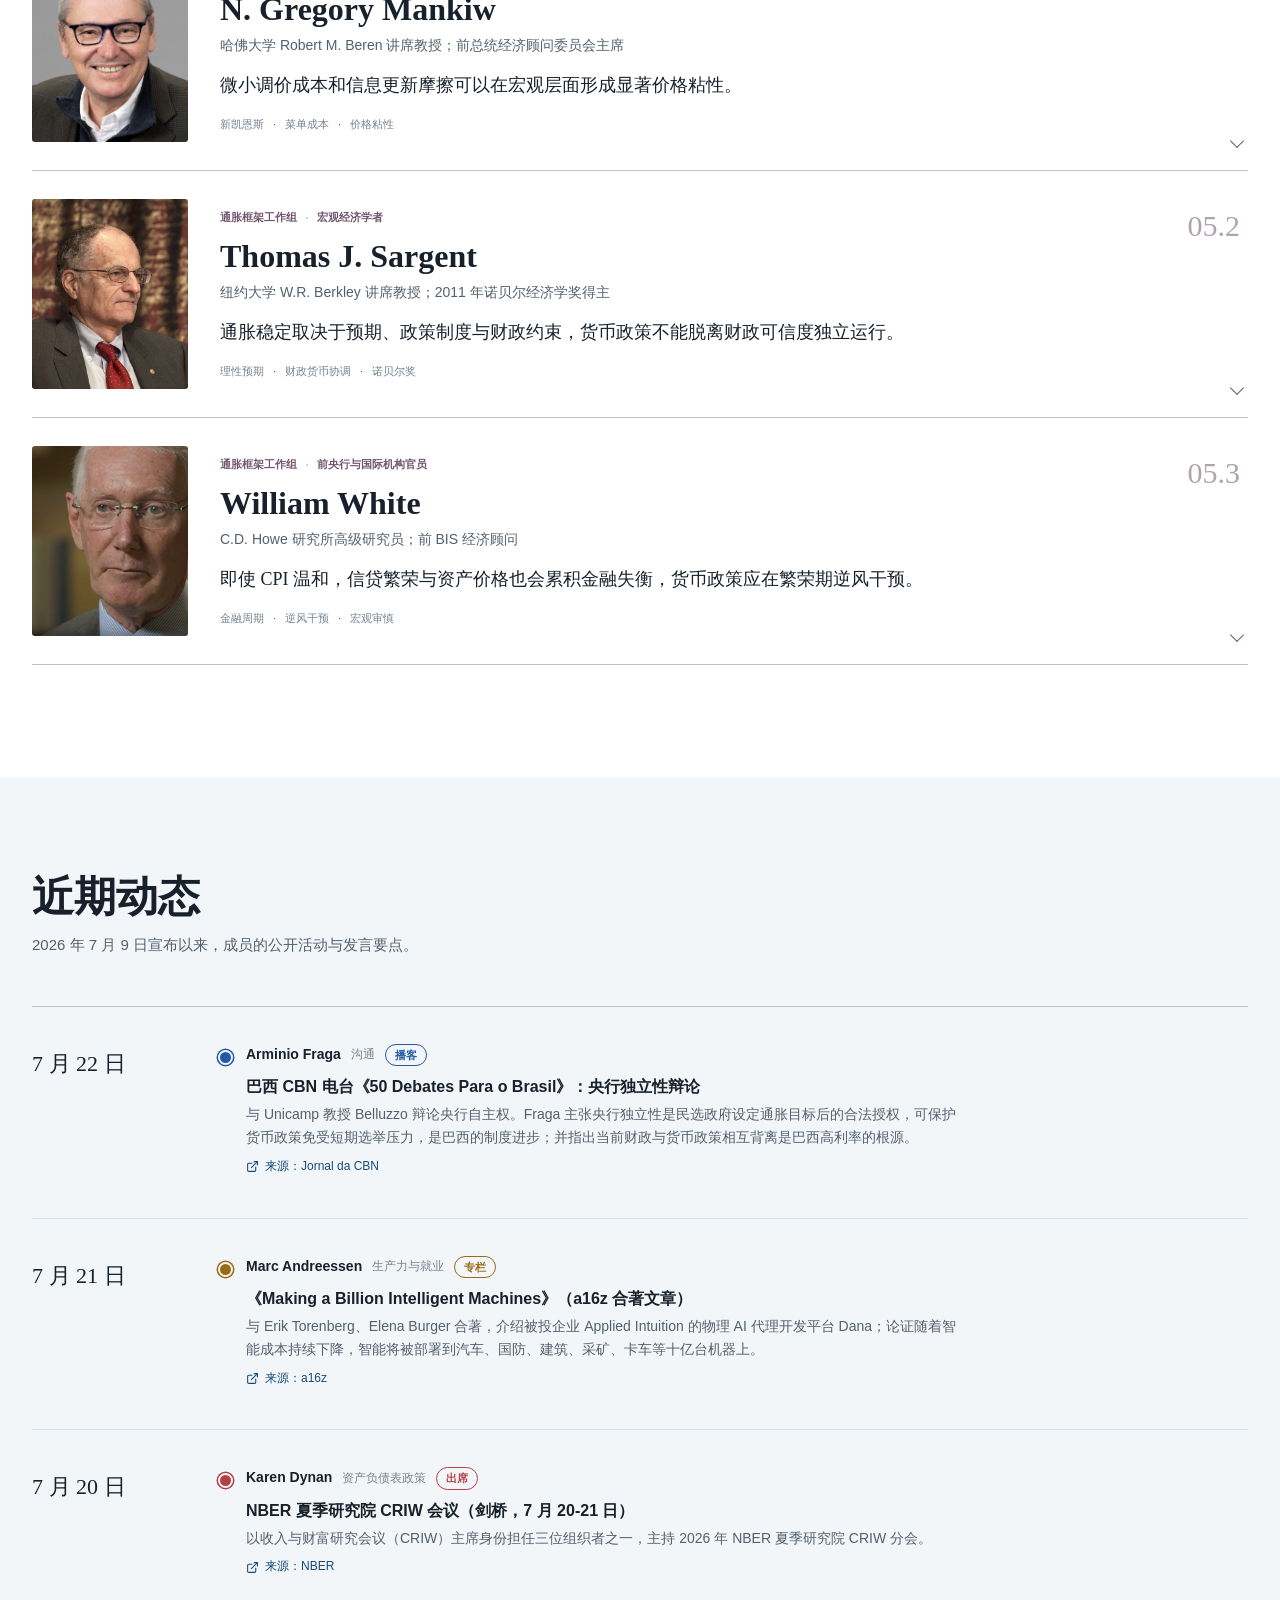
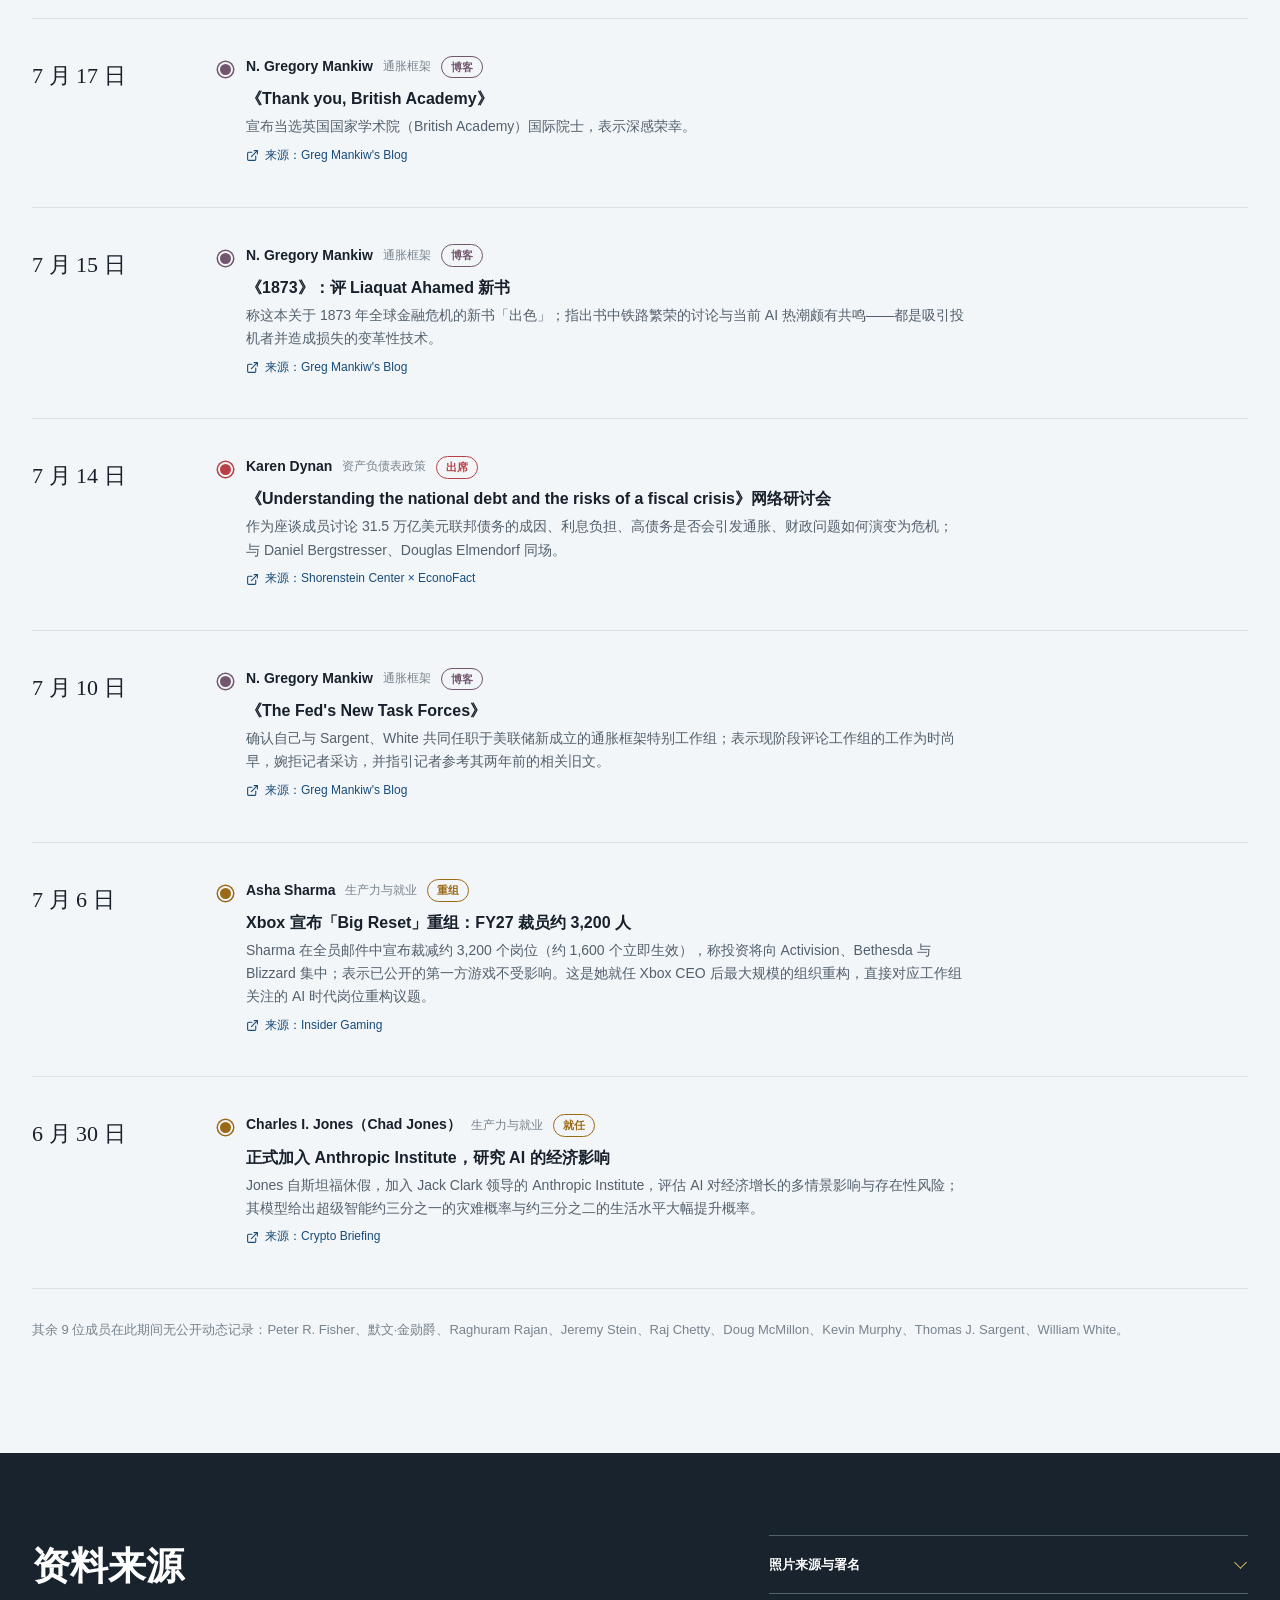
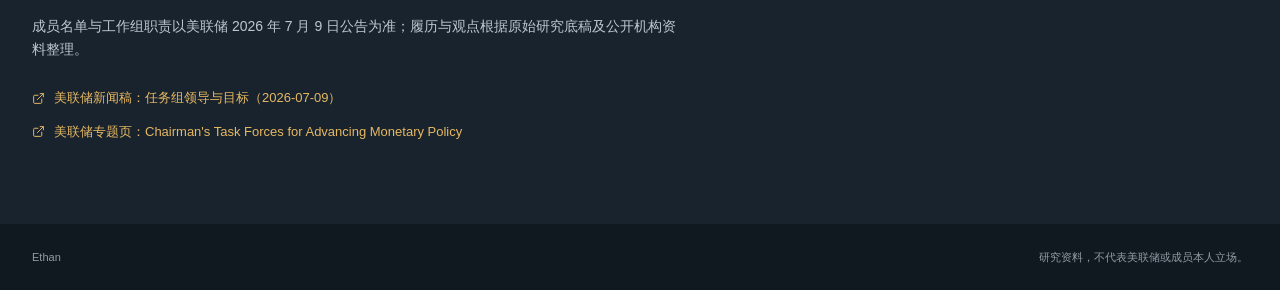
==== commit 15ed62eb: "统一两页导航与总览样式 - 栏目切换改为 site-nav 导航链接样式（下划线高亮当前页），移除胶囊式切换；   手机端保留两个栏目链接、隐藏页内锚点 - 理事页总览改为与主页一致的 leaders" ====
--- a/index.html
+++ b/index.html
@@ -19,6 +19,9 @@
       <span class="site-mark__text">美联储特别工作组 <span>人物档案</span></span>
     </a>
     <nav class="site-nav" aria-label="页面导航">
+      <a class="is-current" href="index.html" aria-current="page">特别工作组</a>
+      <a href="governors.html">现任理事</a>
+      <span class="site-nav__divider" aria-hidden="true"></span>
       <a href="#overview">总览</a>
       <a href="#mandates">工作组</a>
       <a href="#directory">成员档案</a>
@@ -39,7 +42,7 @@
         </div>
         <div class="overview__date" aria-label="资料日期">
           <span>资料更新</span>
-          <strong>2026.07.23</strong>
+          <strong>2026.07.30</strong>
         </div>
       </div>
 
--- a/styles.css
+++ b/styles.css
@@ -1777,3 +1777,79 @@
     color: var(--ink-soft);
   }
 }
+
+
+/* ---- 栏目切换：跨页链接与页内锚点共用 site-nav 样式 ---- */
+.site-nav a.is-current {
+  color: var(--federal-blue);
+}
+
+.site-nav a.is-current::after {
+  opacity: 1;
+  transform: scaleX(1);
+}
+
+.site-nav__divider {
+  align-self: center;
+  width: 1px;
+  height: 20px;
+  margin: 0 6px;
+  background: var(--line-strong);
+}
+
+/* ---- 理事页：四人泳道 ---- */
+.group-lane--four .group-lane__members {
+  grid-template-columns: repeat(4, minmax(0, 1fr));
+}
+
+/* ---- 投票权徽标 ---- */
+.profile-meta .voting-badge {
+  padding: 2px 9px;
+  border: 1px solid var(--group-color);
+  border-radius: 999px;
+  line-height: 1.5;
+}
+
+.profile-meta .voting-badge::before {
+  display: none;
+}
+
+/* ---- 动态时间线里的静态主体（非人物按钮） ---- */
+.timeline-item__member--static {
+  cursor: default;
+}
+
+.timeline-item__member--static:hover {
+  border-bottom-color: transparent;
+  color: var(--ink);
+}
+
+@media (max-width: 1080px) {
+  .group-lane--four .group-lane__members::before {
+    display: none;
+  }
+}
+
+@media (max-width: 820px) {
+  .group-lane--four {
+    grid-template-rows: 40px 184px;
+    min-height: 224px;
+  }
+}
+
+@media (max-width: 640px) {
+  .site-nav {
+    display: flex;
+    margin-left: auto;
+  }
+
+  .site-nav a[href^="#"],
+  .site-nav__divider {
+    display: none;
+  }
+
+  .site-nav a {
+    min-width: 0;
+    padding-inline: 8px;
+  }
+}
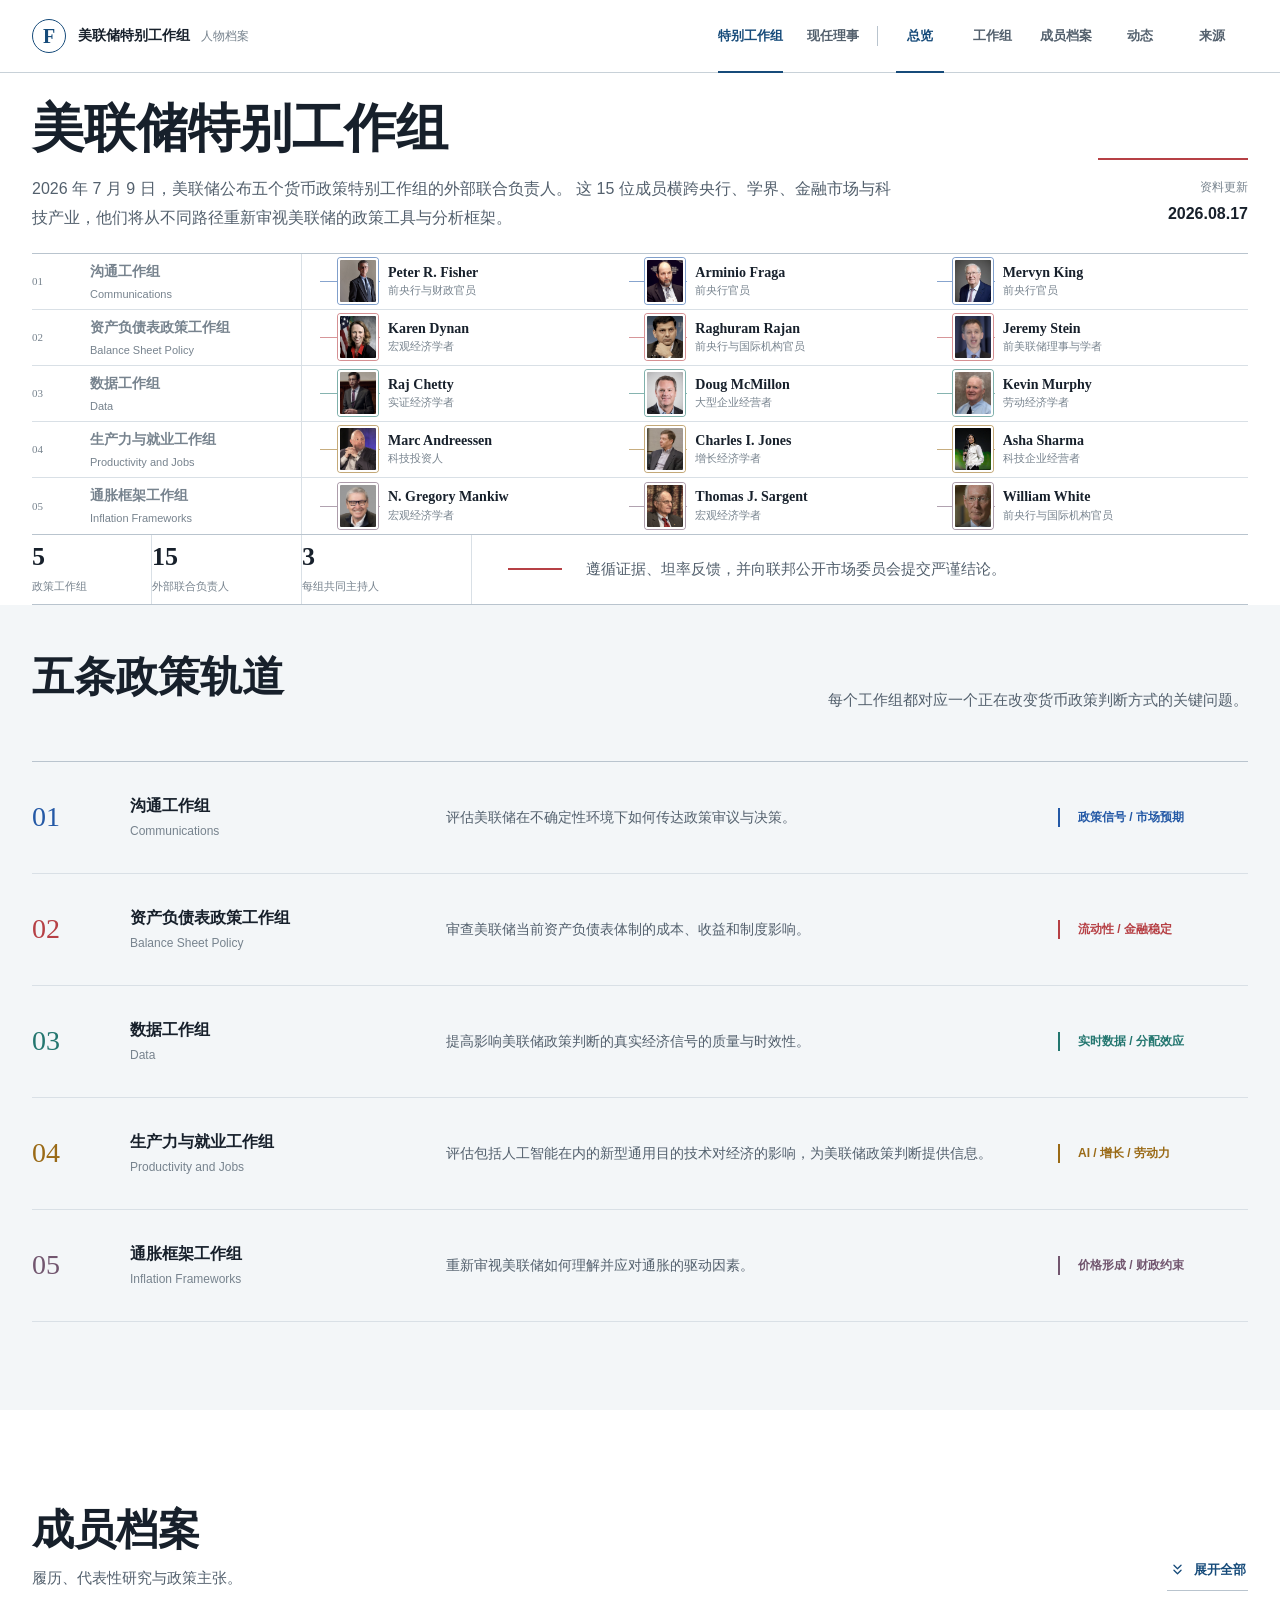
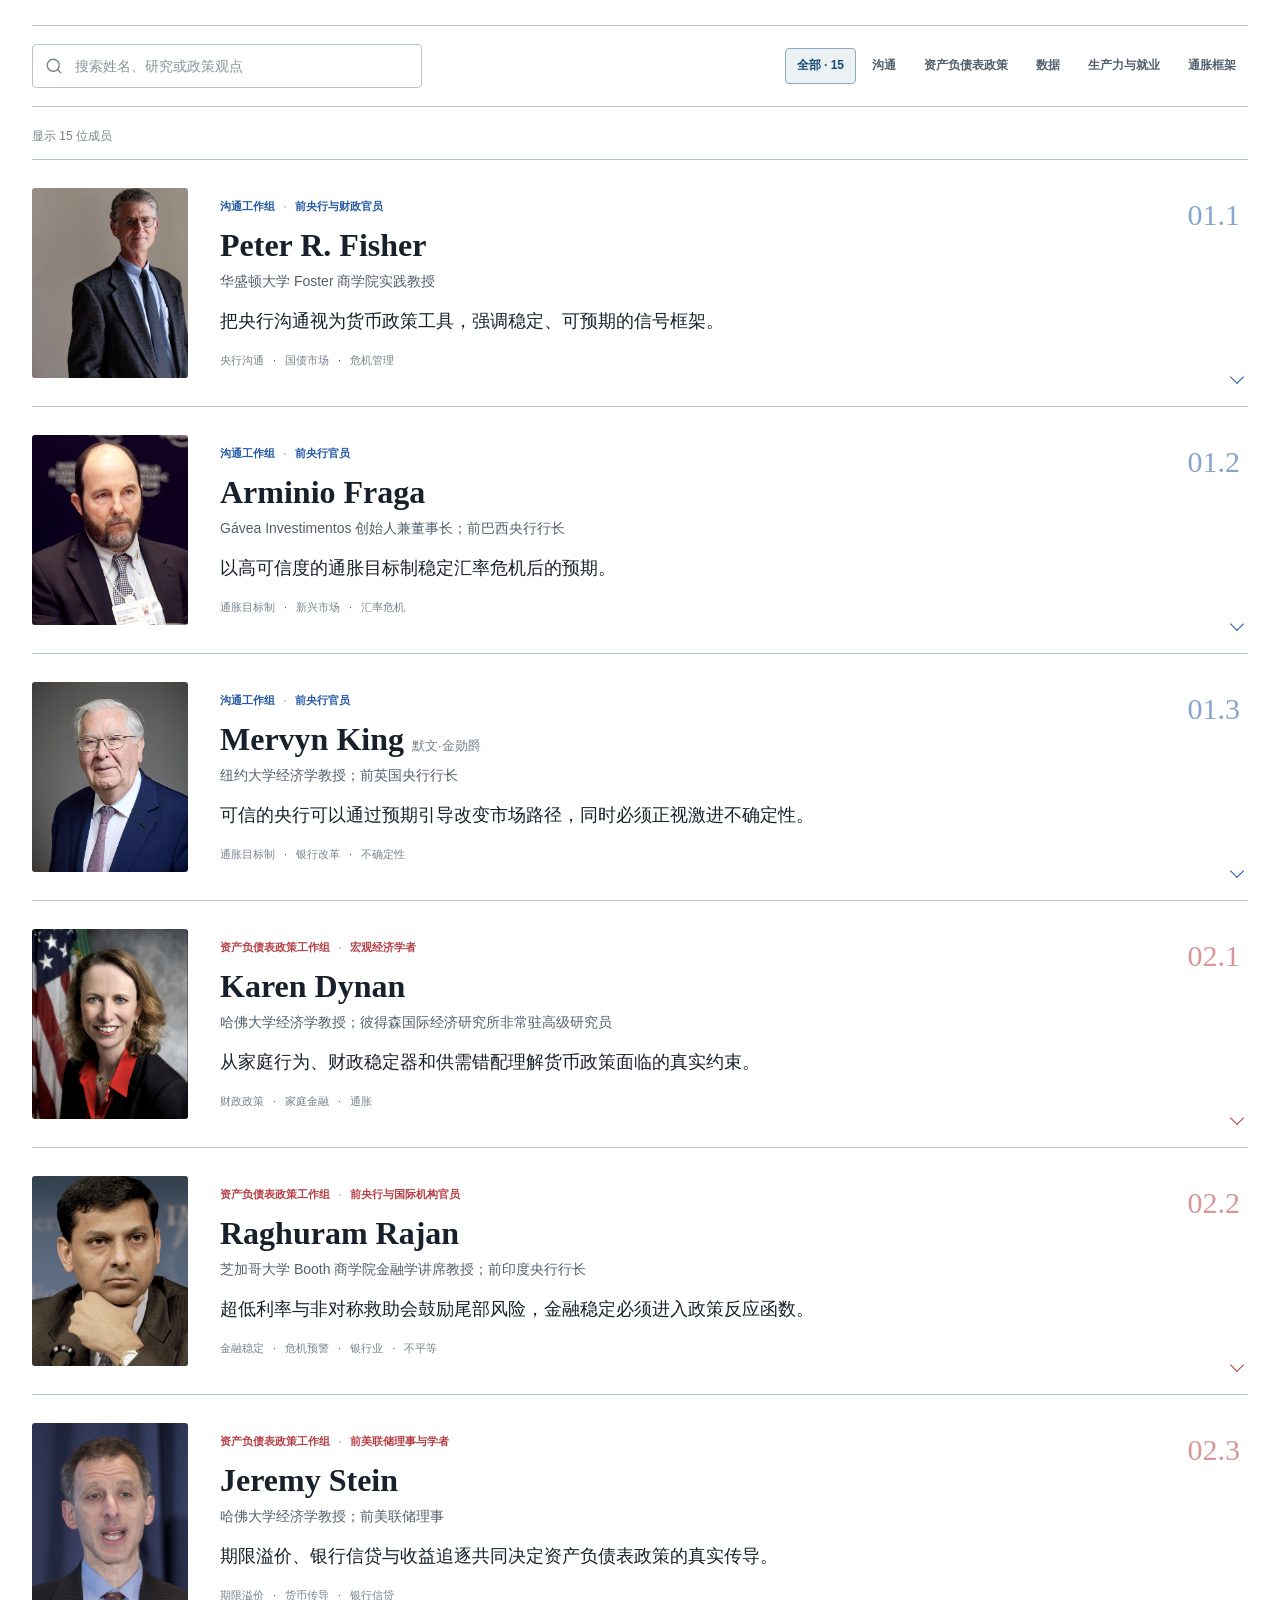
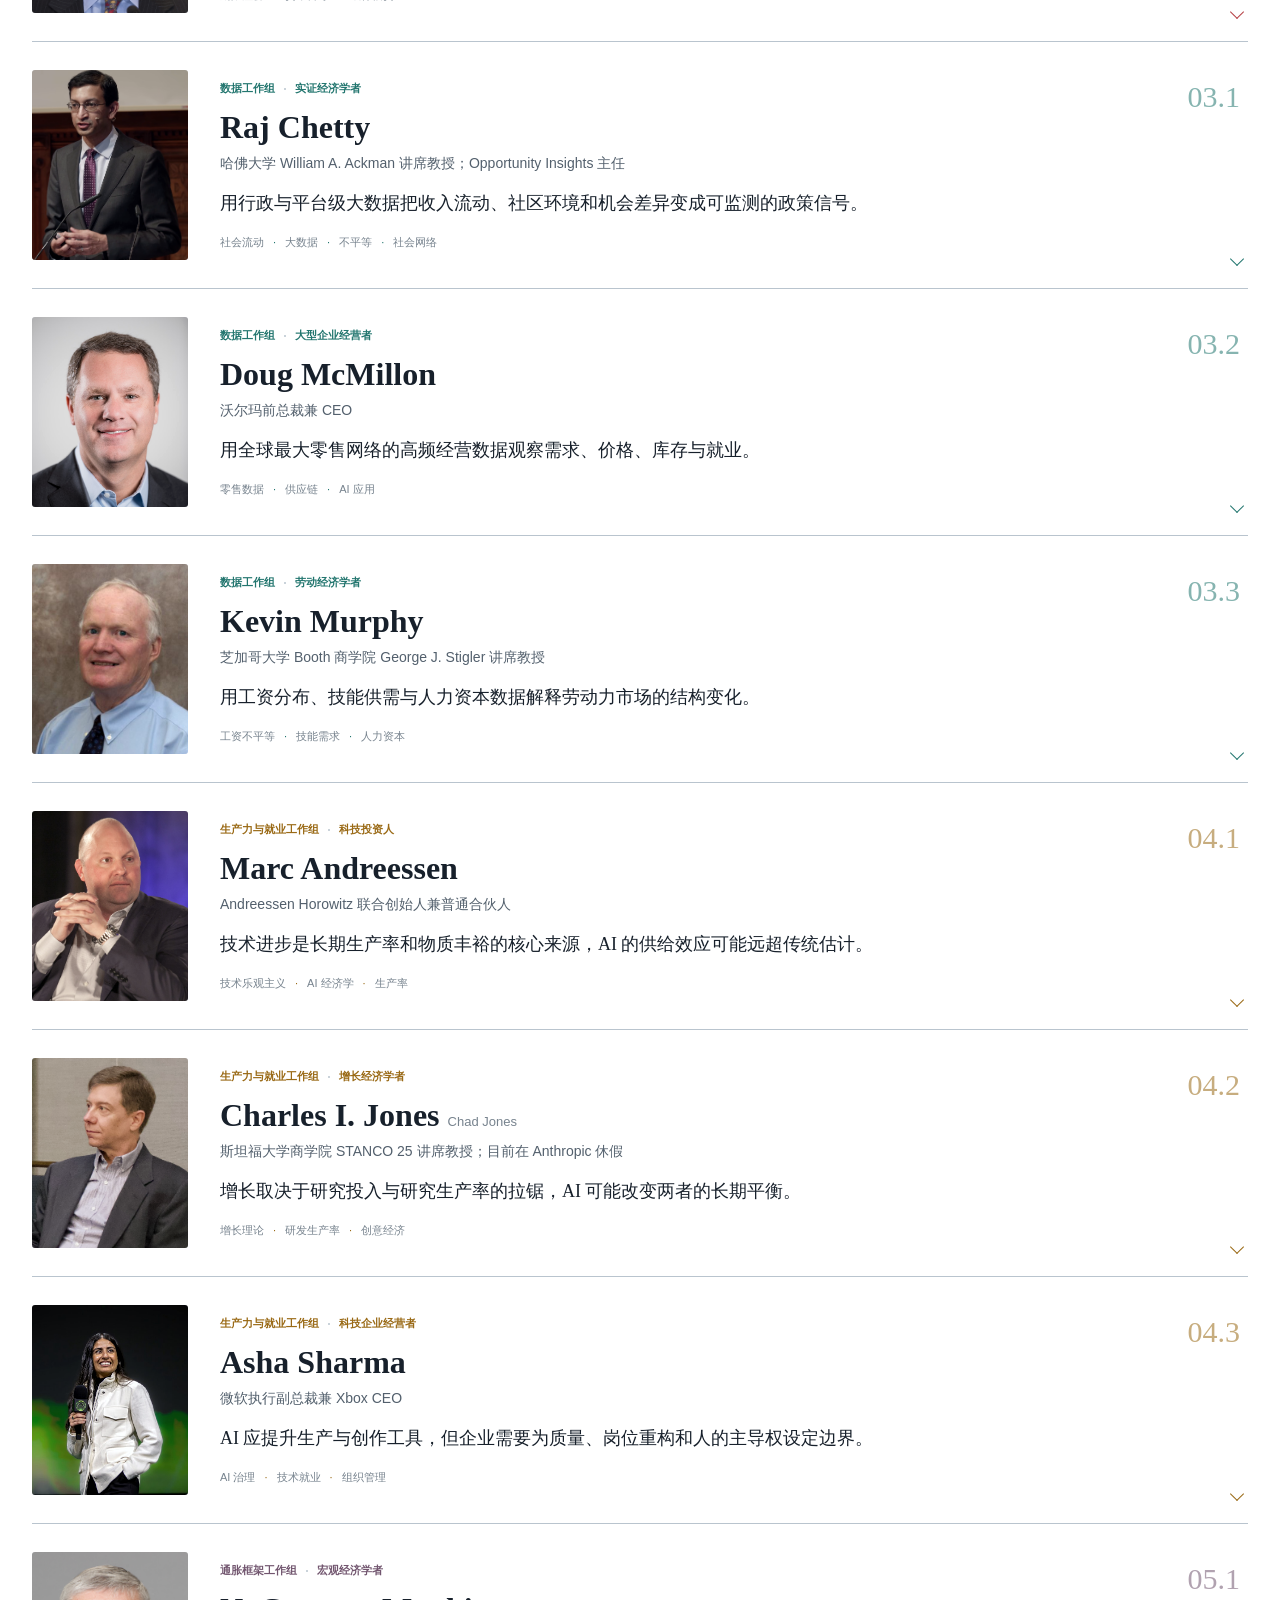
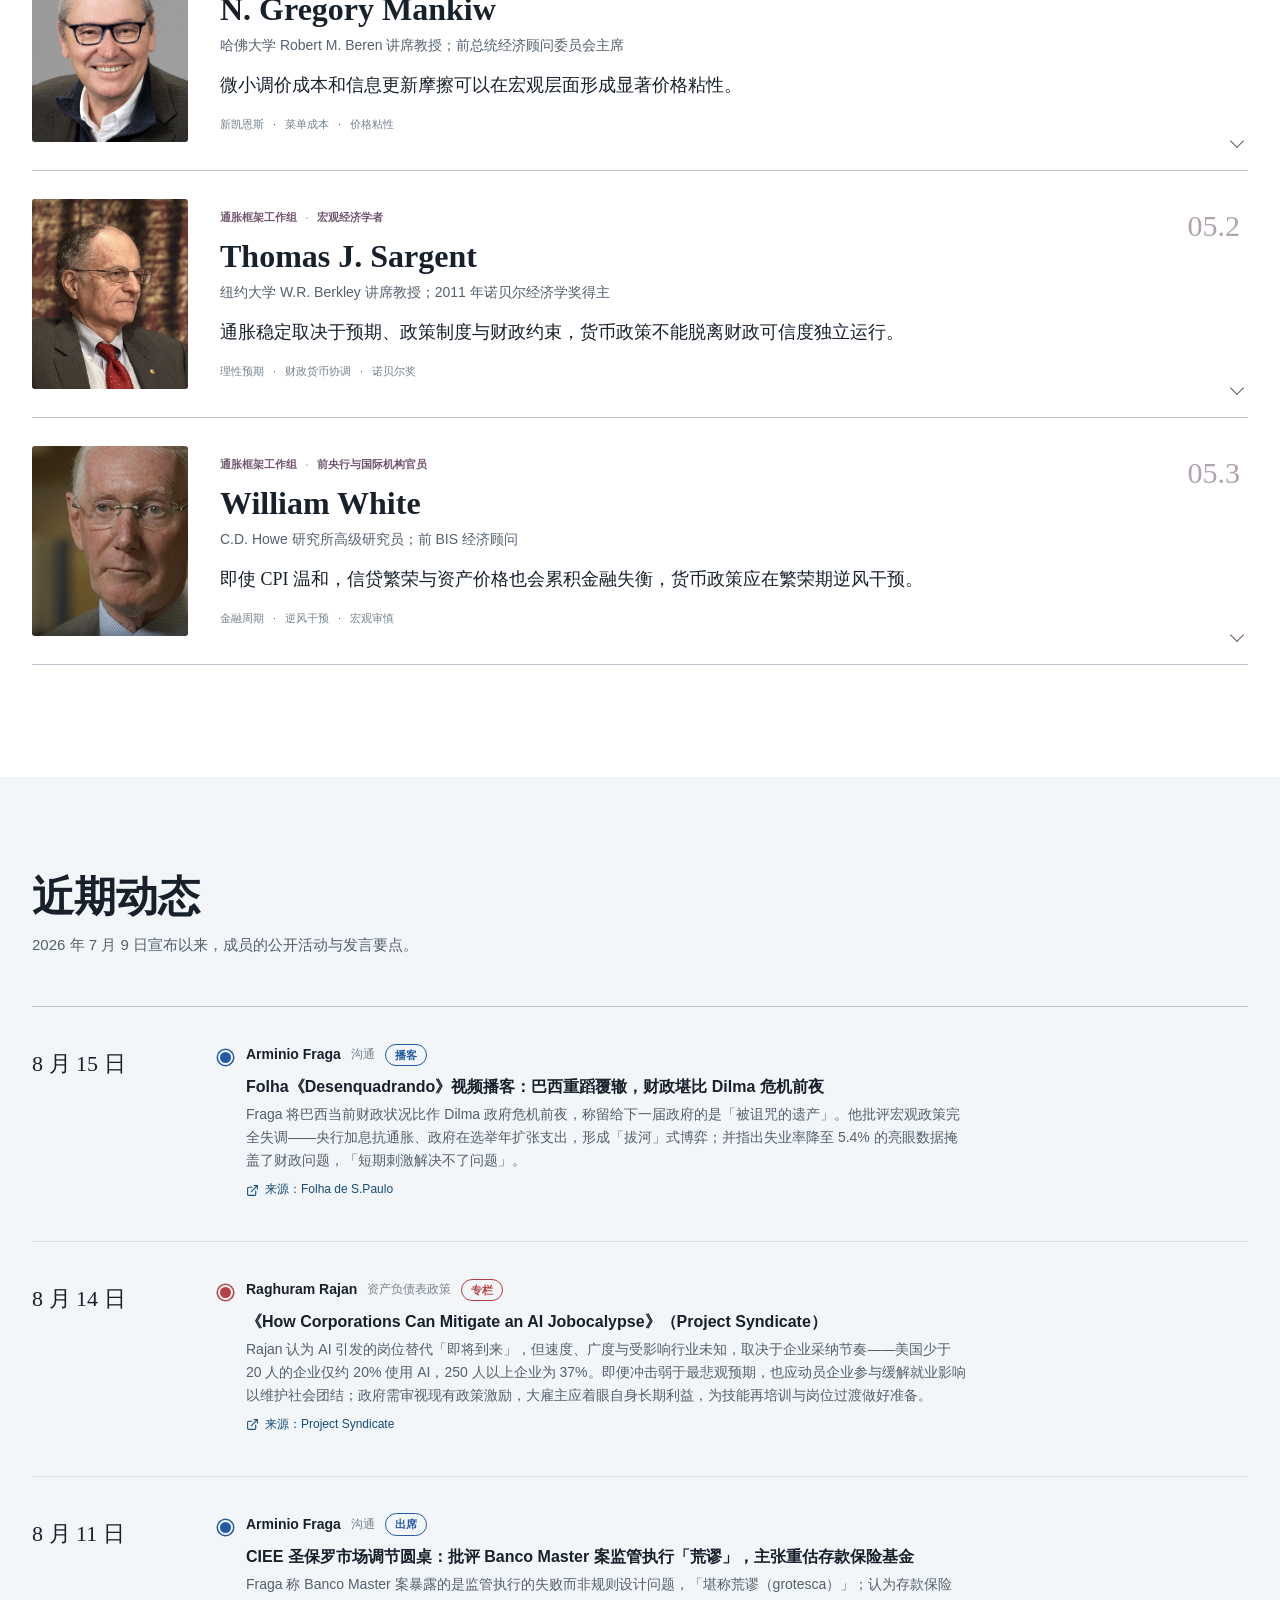
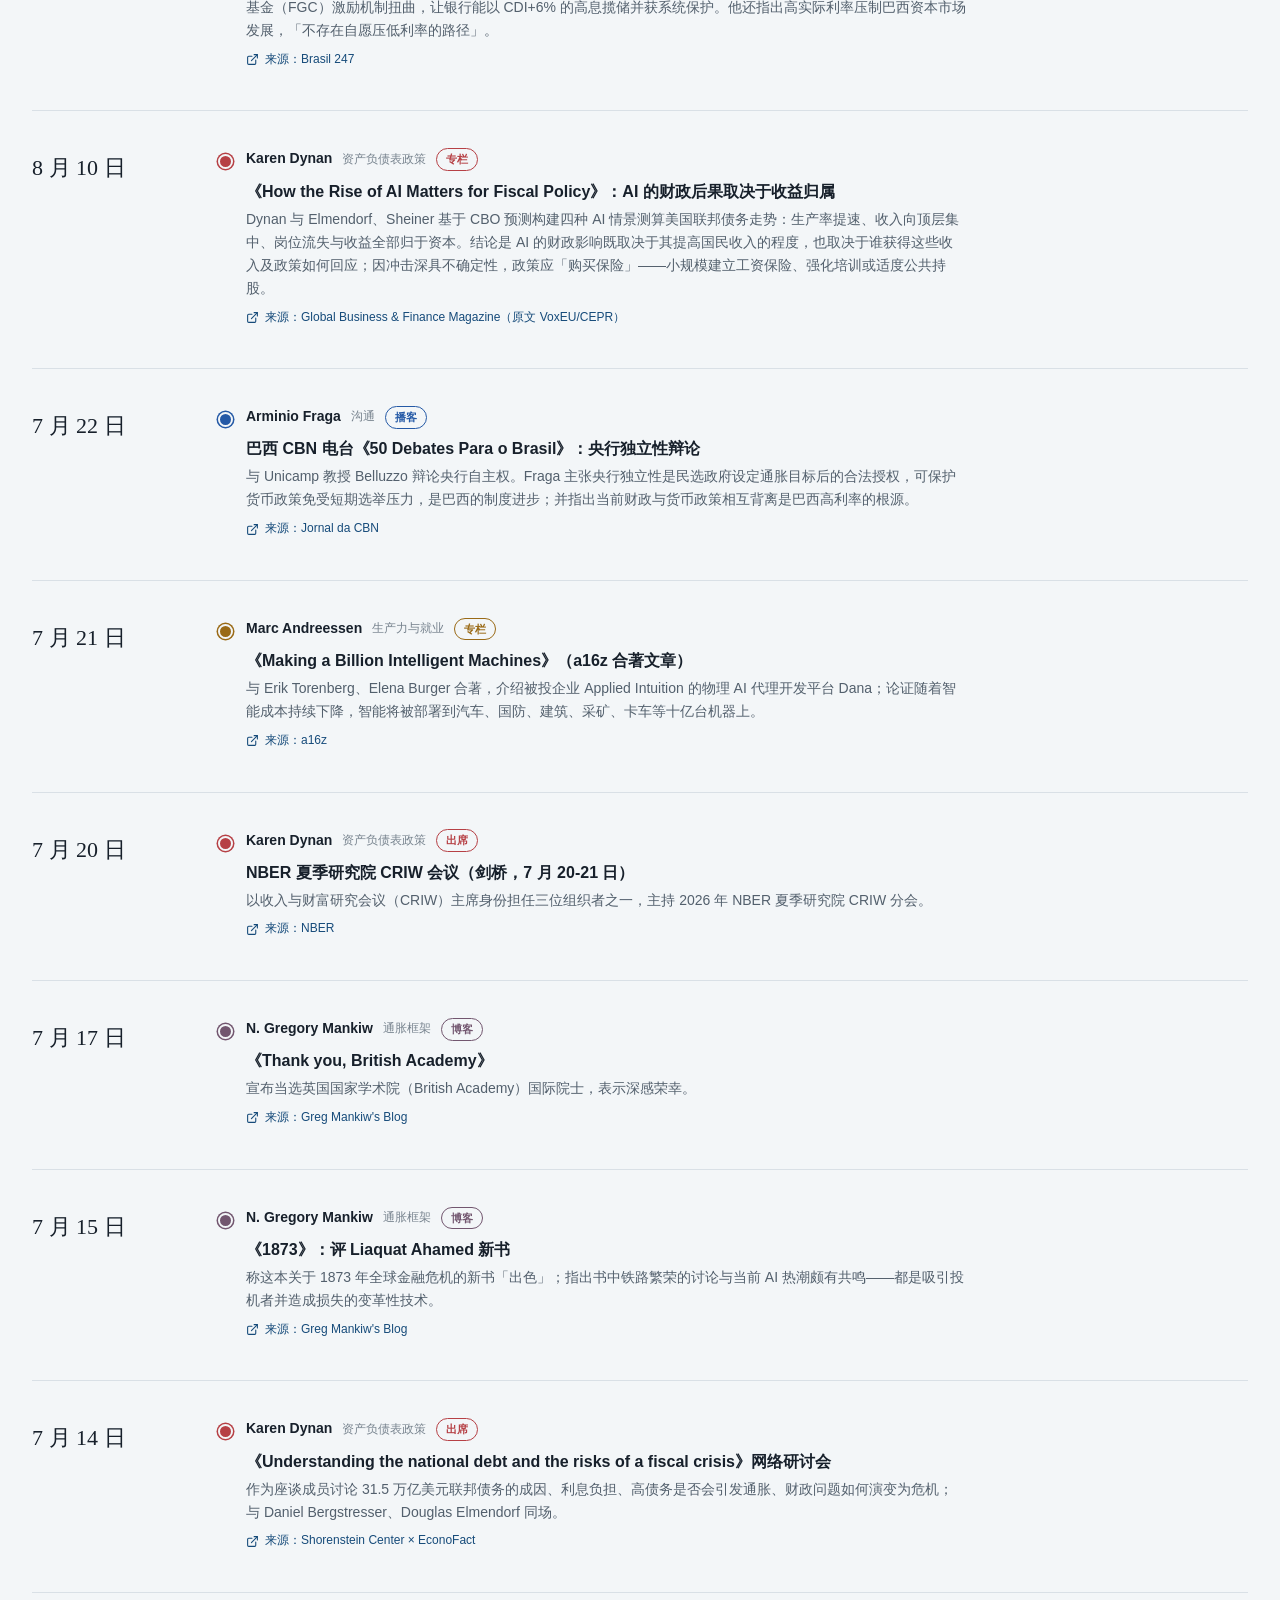
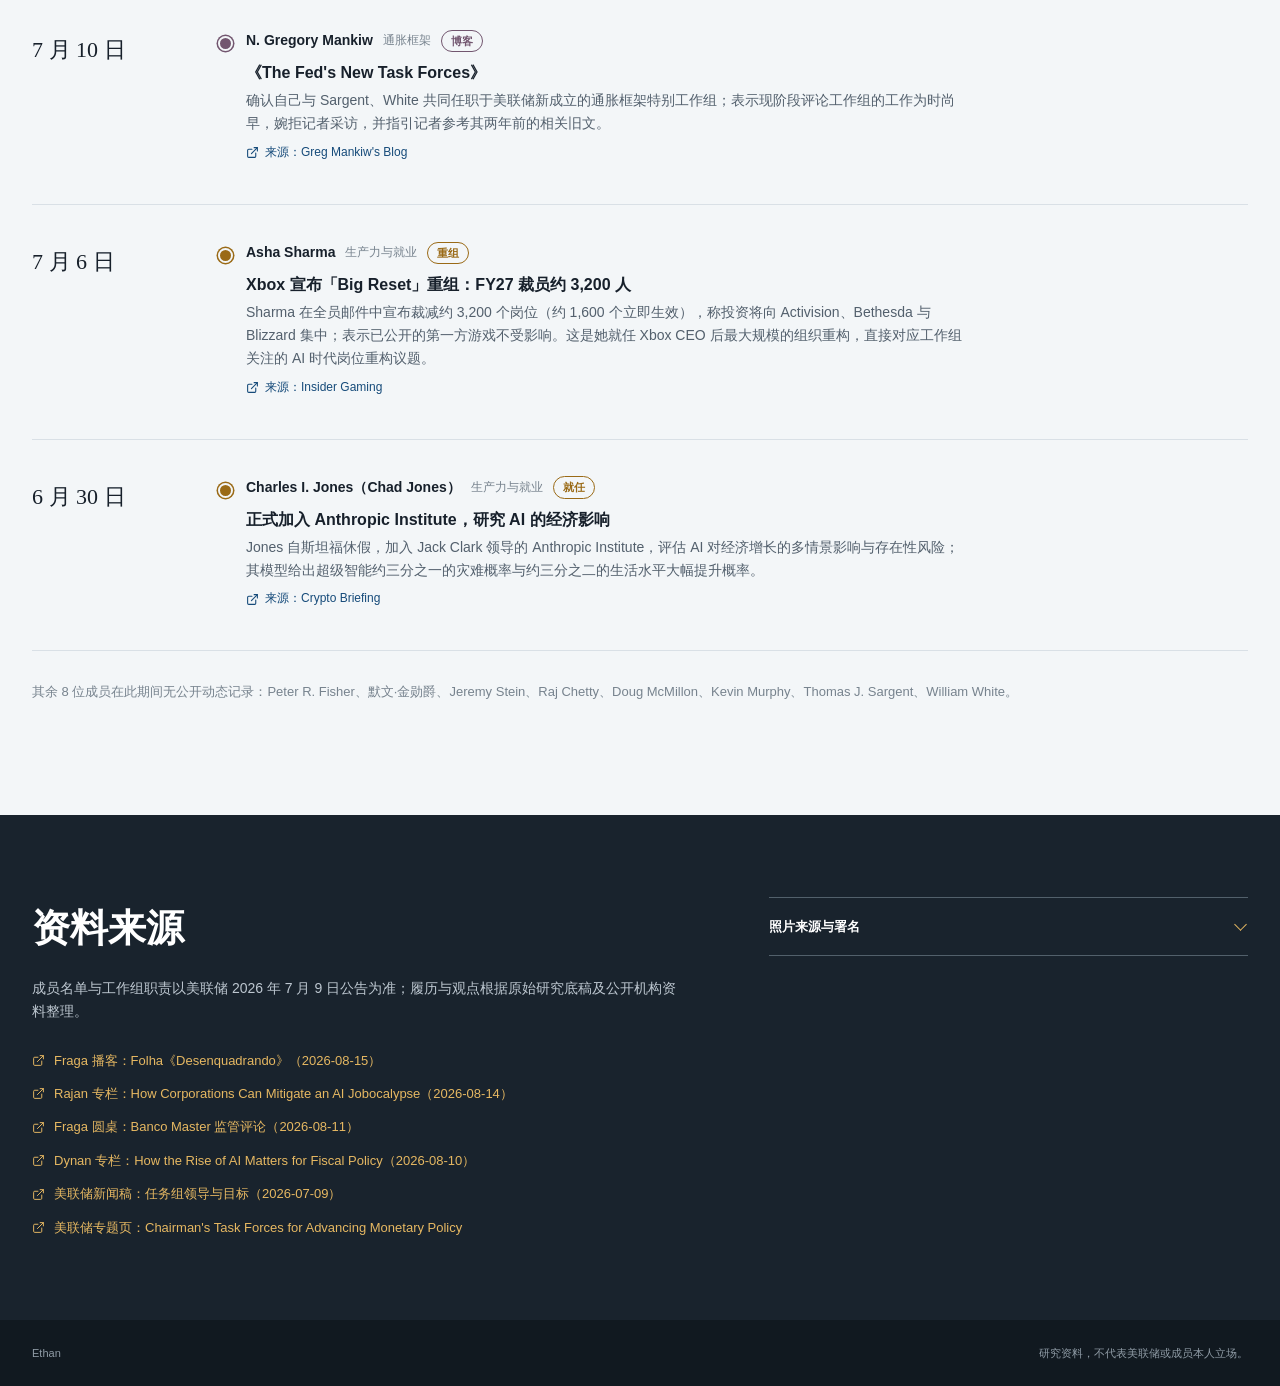
==== commit ce97eb80: "页面顶部资料更新日期改为从数据文件 updated 字段自动渲染" ====
--- a/index.html
+++ b/index.html
@@ -42,7 +42,7 @@
         </div>
         <div class="overview__date" aria-label="资料日期">
           <span>资料更新</span>
-          <strong>2026.07.30</strong>
+          <strong id="updatedDate">2026.07.30</strong>
         </div>
       </div>
 
